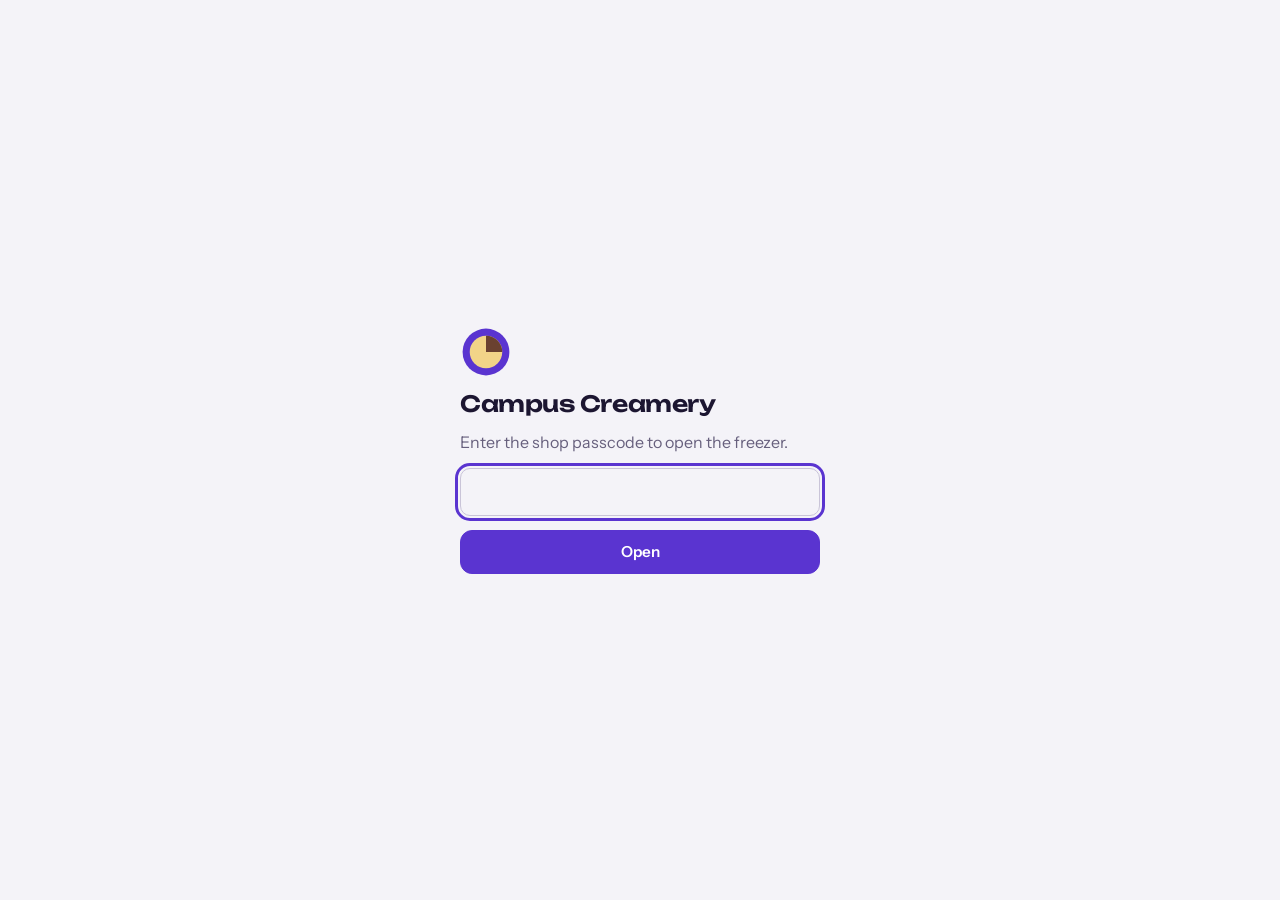
==== index.html @ 0e1e3a30 "Count cereal in regular store boxes; fix arrivals for multi-serving packs - Cereals are counted the " ====
<!doctype html>
<html lang="en">
<head>
<meta charset="utf-8">
<meta name="viewport" content="width=device-width, initial-scale=1, viewport-fit=cover">
<meta name="robots" content="noindex, nofollow">
<meta name="referrer" content="no-referrer">
<meta name="apple-mobile-web-app-capable" content="yes">
<meta name="mobile-web-app-capable" content="yes">
<meta name="apple-mobile-web-app-status-bar-style" content="default">
<meta name="apple-mobile-web-app-title" content="Creamery">
<meta name="theme-color" content="#f4f3f8" media="(prefers-color-scheme: light)">
<meta name="theme-color" content="#110e1d" media="(prefers-color-scheme: dark)">
<link rel="manifest" href="manifest.webmanifest">
<link rel="apple-touch-icon" href="icon-180.png">
<link rel="icon" type="image/png" href="icon-192.png">
<title>Campus Creamery Inventory</title>
<link rel="preconnect" href="https://fonts.googleapis.com"><link rel="preconnect" href="https://fonts.gstatic.com" crossorigin><link rel="stylesheet" href="https://fonts.googleapis.com/css2?family=Instrument+Sans:wght@400;500;600&family=Unbounded:wght@500;600&display=swap">
<style>
/* Layout: phone is one column with a sticky bottom bar; laptop is two columns,
   freezer and week on the left, today's orders and mix-ins on the right.
   The freezer lids are the one bold element; everything else stays quiet. */
:root {
  --ground: #f4f3f8;
  --surface: #ffffff;
  --ink: #1c1631;
  --muted: #67607d;
  --rule: #e2dfea;
  --rule-strong: #c9c4d8;
  --accent: #5a34d0;
  --accent-ink: #ffffff;
  --accent-soft: #eee8fd;
  --well: #dfe9f0;
  --steel: #c3cfd9;
  --tub-empty: #f3f7fa;
  --van: #f2d488; --van-rim: #c7a44a;
  --choc: #6a4130; --choc-rim: #452a1d;
  --mint: #82cbae; --mint-rim: #3f8f6f;
  --now: #bf3328; --now-soft: #fbe6e3;
  --soon: #985b00; --soon-soft: #fbefd9;
  --ok: #2d7a4f; --ok-soft: #e3f2e9;
  --display: "Unbounded", "Avenir Next", "Futura", system-ui, sans-serif;
  --text: "Instrument Sans", "Helvetica Neue", "Segoe UI", system-ui, -apple-system, sans-serif;
}
@media (prefers-color-scheme: dark) { :root:not([data-theme="light"]) {
  --ground: #110e1d; --surface: #1a1629; --ink: #edeaf7; --muted: #a29bbb; --rule: #2c2642; --rule-strong: #453d61;
  --accent: #a88dff; --accent-ink: #160f2e; --accent-soft: #261e47; --well: #172230; --steel: #2b3644; --tub-empty: #0f1720;
  --van: #e8cc7d; --van-rim: #b8963f; --choc: #a4725b; --choc-rim: #d09a80; --mint: #78c9a9; --mint-rim: #a5e2c9;
  --now: #f27d72; --now-soft: #3a1915; --soon: #e5aa4c; --soon-soft: #33260f; --ok: #6fcb96; --ok-soft: #132e1f;
  color-scheme: dark; } }
:root[data-theme="dark"] {
  --ground: #110e1d; --surface: #1a1629; --ink: #edeaf7; --muted: #a29bbb; --rule: #2c2642; --rule-strong: #453d61;
  --accent: #a88dff; --accent-ink: #160f2e; --accent-soft: #261e47; --well: #172230; --steel: #2b3644; --tub-empty: #0f1720;
  --van: #e8cc7d; --van-rim: #b8963f; --choc: #a4725b; --choc-rim: #d09a80; --mint: #78c9a9; --mint-rim: #a5e2c9;
  --now: #f27d72; --now-soft: #3a1915; --soon: #e5aa4c; --soon-soft: #33260f; --ok: #6fcb96; --ok-soft: #132e1f;
  color-scheme: dark; }

* { box-sizing: border-box; }
html { -webkit-text-size-adjust: 100%; }
body { background: var(--ground); color: var(--ink); font-family: var(--text); font-size: 16px; line-height: 1.45; margin: 0; }
button, input, select, textarea { font: inherit; color: inherit; }
h1, h2, h3, p { margin: 0; }
h2 { font-size: 1.06rem; font-weight: 600; letter-spacing: -0.005em; text-wrap: balance; }
h3 { font-size: 0.98rem; font-weight: 600; }
.muted { color: var(--muted); }
.small { font-size: 0.875rem; }
.tnum { font-variant-numeric: tabular-nums; }
.disp { font-family: var(--display); font-weight: 500; letter-spacing: -0.02em; }

.shell { max-width: 1120px; margin: 0 auto; padding-inline: 16px; padding-block: 14px 110px; }
.top { display: flex; align-items: center; justify-content: space-between; gap: 12px; padding-block: 6px 18px; }
.brand { display: flex; align-items: center; gap: 12px; min-width: 0; }
.mark { width: 38px; height: 38px; flex: none; }
.wordmark { font-family: var(--display); font-weight: 600; font-size: 1.08rem; letter-spacing: -0.02em; line-height: 1.1; }
.status { font-size: 0.875rem; color: var(--muted); display: flex; flex-wrap: wrap; gap: 4px 10px; align-items: center; }
.dot { display: inline-block; width: 7px; height: 7px; border-radius: 50%; background: var(--muted); margin-right: 6px; vertical-align: 1px; }
.dot.ok { background: var(--ok); } .dot.bad { background: var(--now); } .dot.wait { background: var(--soon); }
.top-actions { display: none; gap: 8px; }

.btn { cursor: pointer; border: 1px solid var(--rule-strong); background: var(--surface); border-radius: 12px; padding: 10px 16px; min-height: 44px; font-weight: 600; font-size: 0.95rem; }
.btn:hover { border-color: var(--accent); }
.btn.primary { background: var(--accent); border-color: var(--accent); color: var(--accent-ink); }
.btn.quiet { background: transparent; border-color: transparent; color: var(--accent); padding-inline: 6px; min-height: 36px; }
.btn:disabled { opacity: 0.45; cursor: default; }
:focus-visible { outline: 3px solid var(--accent); outline-offset: 2px; border-radius: 6px; }

.grid { display: flex; flex-direction: column; gap: 30px; }
.col { display: contents; }
.section { display: flex; flex-direction: column; gap: 12px; min-width: 0; }
.section-head { display: flex; align-items: baseline; justify-content: space-between; gap: 10px; flex-wrap: wrap; }

/* freezer */
.freezer { background: var(--steel); border-radius: 26px; padding: 10px; }
.freezer-well { background: var(--well); border-radius: 18px; padding: 12px; display: grid; grid-template-columns: repeat(9, minmax(0, 1fr)); gap: 8px; box-shadow: inset 0 2px 0 rgba(0, 0, 0, 0.06); }
.lid { display: block; width: 100%; aspect-ratio: 1; max-width: 100%; }
.readout { display: flex; align-items: flex-end; justify-content: space-between; gap: 14px; flex-wrap: wrap; }
.readout .big { font-family: var(--display); font-size: 2.5rem; font-weight: 500; line-height: 1; letter-spacing: -0.04em; }
.readout .big span { font-family: var(--text); font-size: 1rem; letter-spacing: 0; color: var(--muted); font-weight: 500; margin-left: 6px; }
.meter { display: grid; grid-template-columns: repeat(var(--cap), 1fr); gap: 3px; position: relative; padding-top: 18px; }
.seg { height: 10px; border-radius: 3px; background: var(--rule); overflow: hidden; position: relative; }
.seg i { position: absolute; inset: 0 auto 0 0; background: var(--ink); opacity: 0.82; }
.meter .floormark { position: absolute; top: 0; font-size: 0.75rem; color: var(--accent); white-space: nowrap; transform: translateX(-50%); }
.meter .floormark::after { content: ""; position: absolute; left: 50%; top: 15px; width: 2px; height: 16px; background: var(--accent); }
.tallies { display: grid; grid-template-columns: repeat(auto-fit, minmax(140px, 1fr)); gap: 0; border-top: 1px solid var(--rule); }
.tally { padding: 12px 12px 4px 0; display: flex; flex-direction: column; gap: 2px; min-width: 0; }
.tally .name { display: flex; align-items: center; gap: 8px; font-weight: 600; }
.swatch { width: 12px; height: 12px; border-radius: 50%; flex: none; border: 2px solid; }
.tally .n { font-family: var(--display); font-size: 1.7rem; font-weight: 500; letter-spacing: -0.03em; line-height: 1.15; }
.tally .n small { font-family: var(--text); font-size: 0.9rem; color: var(--muted); letter-spacing: 0; margin-left: 4px; }
.tally .sub { font-size: 0.8rem; color: var(--muted); }

/* order panels */
.panel { border-radius: 18px; padding: 18px; display: flex; flex-direction: column; gap: 14px; background: var(--surface); border: 1px solid var(--rule); }
.panel.act { background: var(--accent-soft); border-color: transparent; }
.panel .lead { font-size: 1.28rem; font-weight: 600; letter-spacing: -0.01em; line-height: 1.25; text-wrap: balance; }
.when-chip { display: inline-flex; align-items: center; gap: 6px; font-size: 0.82rem; font-weight: 600; padding: 4px 10px; border-radius: 999px; background: var(--surface); }
.lines { display: flex; flex-direction: column; }
.line { display: grid; grid-template-columns: 2.6rem minmax(0, 1fr) auto; gap: 12px; align-items: baseline; padding: 10px 0; border-top: 1px solid var(--rule-strong); }
.panel:not(.act) .line { border-top-color: var(--rule); }
.line .q { font-family: var(--display); font-size: 1.45rem; font-weight: 500; letter-spacing: -0.03em; text-align: right; }
.line .what { min-width: 0; }
.line .code { font-size: 0.8rem; color: var(--muted); }
.line .cost { color: var(--muted); font-variant-numeric: tabular-nums; font-size: 0.92rem; }
.sum { display: flex; justify-content: space-between; font-weight: 600; padding-top: 10px; border-top: 1px solid var(--rule-strong); }
.actions { display: flex; flex-wrap: wrap; gap: 8px; }
.note { font-size: 0.875rem; color: var(--muted); }
.flag { border-radius: 12px; padding: 11px 13px; font-size: 0.92rem; display: flex; flex-direction: column; gap: 8px; }
.flag.now { background: var(--now-soft); color: var(--ink); border-left: 0; box-shadow: inset 0 0 0 1px var(--now); }
.flag.soon { background: var(--soon-soft); box-shadow: inset 0 0 0 1px var(--soon); }
.flag.ok { background: var(--ok-soft); box-shadow: inset 0 0 0 1px var(--ok); }

/* week */
.week { display: grid; grid-template-columns: repeat(7, minmax(0, 1fr)); gap: 6px; position: relative; }
.plot { position: relative; height: 150px; margin-top: 18px; grid-column: 1 / -1; display: grid; grid-template-columns: repeat(7, minmax(0, 1fr)); gap: 6px; align-items: end; border-bottom: 1px solid var(--rule-strong); }
.bar { position: relative; display: flex; flex-direction: column-reverse; align-items: stretch; height: 100%; justify-content: flex-start; }
.bar .stack { display: flex; flex-direction: column-reverse; width: 62%; margin: 0 auto; border-radius: 6px 6px 0 0; overflow: hidden; }
.bar .stack b { display: block; }
.bar .lbl { position: absolute; left: 0; right: 0; text-align: center; font-size: 0.78rem; font-weight: 600; font-variant-numeric: tabular-nums; }
.bar .fl { position: absolute; left: 6%; right: 6%; height: 0; border-top: 2px dotted var(--accent); }
.bar .after { position: absolute; left: 12%; right: 12%; height: 2px; background: var(--ink); }
.hline { position: absolute; left: 0; right: 0; height: 0; border-top: 1.5px dashed; pointer-events: none; }
.hline span { position: absolute; left: 0; top: -1.3em; font-size: 0.72rem; background: var(--ground); padding-right: 4px; }
.hline.cap { border-color: var(--now); } .hline.cap span { color: var(--now); }
.hline.floor { border-color: var(--accent); } .hline.floor span { color: var(--accent); }
.days { grid-column: 1 / -1; display: grid; grid-template-columns: repeat(7, minmax(0, 1fr)); gap: 6px; text-align: center; font-size: 0.8rem; }
.days div { display: flex; flex-direction: column; gap: 1px; }
.days strong { font-weight: 600; }
.days .arr { color: var(--ok); font-weight: 600; }

/* pantry */
.shelf { display: flex; flex-direction: column; gap: 4px; }
.shelf-name { font-size: 0.82rem; font-weight: 600; color: var(--muted); margin-top: 10px; }
.goods { display: grid; grid-template-columns: minmax(0, 1fr); gap: 0; }
.good { display: grid; grid-template-columns: minmax(4.5rem, auto) minmax(0, 1fr) auto; gap: 12px; align-items: center; padding: 10px 0; border-top: 1px solid var(--rule); }
.pkgs { display: flex; align-items: flex-end; gap: 3px; min-height: 30px; }
.pkg { width: 16px; height: 24px; flex: none; }
.pkgs .more { font-size: 0.75rem; color: var(--muted); margin-left: 2px; }
.good .nm { font-weight: 600; line-height: 1.2; }
.good .meta { font-size: 0.82rem; color: var(--muted); }
.good .right { display: flex; flex-direction: column; align-items: flex-end; gap: 4px; text-align: right; }
.good .amt { font-variant-numeric: tabular-nums; font-size: 0.92rem; }
@media (min-width: 640px) and (max-width: 959px) { .goods { grid-template-columns: repeat(2, minmax(0, 1fr)); column-gap: 28px; } }
/* mix-ins */
.items { display: flex; flex-direction: column; }
.item { display: grid; grid-template-columns: minmax(0, 1fr) auto; gap: 4px 12px; padding: 11px 0; border-top: 1px solid var(--rule); align-items: center; }
.item .nm { font-weight: 600; min-width: 0; }
.item .meta { font-size: 0.82rem; color: var(--muted); grid-column: 1; }
.item .qty { text-align: right; font-variant-numeric: tabular-nums; grid-row: 1; grid-column: 2; }
.item .st { grid-column: 2; justify-self: end; }
.pill { display: inline-flex; align-items: center; font-size: 0.78rem; font-weight: 600; padding: 3px 9px; border-radius: 999px; white-space: nowrap; }
.pill.now { background: var(--now-soft); color: var(--now); }
.pill.soon { background: var(--soon-soft); color: var(--soon); }
.pill.ok { background: var(--ok-soft); color: var(--ok); }
details.more { border-top: 1px solid var(--rule); padding-top: 10px; }
details.more summary { cursor: pointer; font-weight: 600; color: var(--accent); list-style: none; min-height: 32px; display: flex; align-items: center; }
details.more summary::-webkit-details-marker { display: none; }
details.more p { margin-top: 6px; font-size: 0.9rem; color: var(--muted); }

.log { display: flex; flex-direction: column; }
.log div { padding: 8px 0; border-top: 1px solid var(--rule); font-size: 0.9rem; display: grid; grid-template-columns: 6.6rem minmax(0, 1fr); gap: 10px; }
.log time { color: var(--muted); font-variant-numeric: tabular-nums; }
.empty { border: 1.5px dashed var(--rule-strong); border-radius: 14px; padding: 16px; color: var(--muted); }
.foot { margin-top: 36px; font-size: 0.82rem; color: var(--muted); max-width: 70ch; }
.alerts { display: flex; flex-direction: column; gap: 10px; margin-bottom: 18px; }
.alerts:empty { display: none; }

/* bottom bar (phone) */
.bar-bottom { position: fixed; left: 0; right: 0; bottom: 0; z-index: 5; background: var(--surface); border-top: 1px solid var(--rule); padding: 10px 16px calc(10px + env(safe-area-inset-bottom, 0px)); display: grid; grid-template-columns: 1.4fr 1fr 1fr; gap: 8px; }
.bar-bottom .btn { width: 100%; padding-inline: 8px; }

/* sheets */
.scrim { position: fixed; inset: 0; background: rgba(12, 8, 26, 0.5); z-index: 10; display: flex; align-items: flex-end; justify-content: center; }
.sheet { background: var(--surface); width: 100%; max-width: 560px; max-height: 92vh; max-height: 92dvh; border-radius: 22px 22px 0 0; display: flex; flex-direction: column; }
.sheet header { display: flex; align-items: center; justify-content: space-between; gap: 10px; padding: 16px 18px 12px; border-bottom: 1px solid var(--rule); }
.sheet header h2 { font-size: 1.15rem; }
.sheet .body { overflow-y: auto; padding: 6px 18px 18px; -webkit-overflow-scrolling: touch; }
.sheet footer { padding: 12px 18px calc(12px + env(safe-area-inset-bottom, 0px)); border-top: 1px solid var(--rule); display: flex; gap: 8px; justify-content: flex-end; flex-wrap: wrap; }
.grp { margin-top: 16px; font-size: 0.82rem; font-weight: 600; color: var(--muted); }
.crow { display: grid; grid-template-columns: minmax(0, 1fr) auto; gap: 10px; align-items: center; padding: 9px 0; border-top: 1px solid var(--rule); }
.crow.touched .cname::before { content: ""; display: inline-block; width: 8px; height: 8px; border-radius: 50%; background: var(--ok); margin-right: 8px; vertical-align: 1px; }
.cname { font-weight: 600; }
.csub { font-size: 0.8rem; color: var(--muted); }
.stepper { display: flex; align-items: center; gap: 6px; }
.stepper button { width: 44px; height: 44px; border-radius: 12px; border: 1px solid var(--rule-strong); background: var(--ground); cursor: pointer; font-size: 1.3rem; line-height: 1; }
.stepper .v { min-width: 3.4ch; text-align: center; font-family: var(--display); font-size: 1.2rem; font-weight: 500; }
.field { display: grid; grid-template-columns: minmax(0, 1fr) auto; gap: 10px; align-items: center; padding: 9px 0; border-top: 1px solid var(--rule); }
input[type="number"], input[type="date"], input[type="password"], input[type="text"], select { padding: 9px 11px; border-radius: 10px; border: 1px solid var(--rule-strong); background: var(--ground); min-height: 44px; font-size: 1rem; }
input[type="number"] { width: 6.5em; font-variant-numeric: tabular-nums; }
.toggle { display: inline-flex; align-items: center; gap: 10px; font-weight: 600; }
.toggle input { width: 22px; height: 22px; accent-color: var(--accent); }
.toast { position: fixed; left: 50%; transform: translateX(-50%); bottom: calc(86px + env(safe-area-inset-bottom, 0px)); background: var(--ink); color: var(--ground); padding: 11px 16px; border-radius: 12px; font-weight: 600; z-index: 20; max-width: calc(100% - 32px); }

/* passcode */
.gate { min-height: 100vh; min-height: 100dvh; display: flex; align-items: center; justify-content: center; padding: 24px 16px; }
.gate form, .gate .gate-box { width: 100%; max-width: 360px; display: flex; flex-direction: column; gap: 14px; }
.gate input { width: 100%; font-size: 1.2rem; letter-spacing: 0.08em; }

@media (min-width: 720px) {
  .scrim { align-items: center; }
  .sheet { border-radius: 22px; max-height: 86vh; }
  .toast { bottom: 24px; }
}
@media (min-width: 960px) {
  .shell { padding-block: 24px 48px; }
  .top-actions { display: flex; }
  .bar-bottom { display: none; }
  .grid { display: grid; grid-template-columns: minmax(0, 7fr) minmax(0, 5fr); gap: 36px 44px; align-items: start; }
  .col { display: flex; flex-direction: column; gap: 32px; min-width: 0; }
  #activity { grid-column: 1 / -1; }
  .freezer-well { gap: 12px; padding: 18px; }
  .readout .big { font-size: 3rem; }
}
@media (max-width: 380px) { .freezer-well { gap: 5px; padding: 9px; } .freezer { padding: 7px; } }
@media (prefers-reduced-motion: no-preference) { .lid .wedge { transition: d 0.4s ease; } .seg i { transition: width 0.4s ease; } }

body { padding-top: env(safe-area-inset-top, 0px); }
</style>
</head>
<body>
<template id="shellTpl">
  <div class="shell" id="shell">
    <header class="top">
      <div class="brand">
        <svg class="mark" viewBox="0 0 40 40" aria-hidden="true"><circle cx="20" cy="20" r="18" fill="var(--accent)"/><circle cx="20" cy="20" r="12.5" fill="var(--van)"/><path d="M20 20 L20 7.5 A12.5 12.5 0 0 1 32.5 20 Z" fill="var(--choc)"/></svg>
        <div>
          <div class="wordmark">Campus Creamery</div>
          <div class="status" id="status">Loading…</div>
        </div>
      </div>
      <div class="top-actions">
        <button class="btn primary" data-act="open-count">Count</button>
        <button class="btn" data-act="open-delivery">Add delivery</button>
        <button class="btn" data-act="open-settings">Settings</button>
      </div>
    </header>
    <div class="alerts" id="alerts"></div>
    <div class="grid">
      <div class="col">
        <section class="section" id="freezer" style="order:1"><div class="empty">Loading your counts…</div></section>
        <section class="section" id="pantry" style="order:4"></section>
        <section class="section" id="week" style="order:5"></section>
      </div>
      <div class="col">
        <section class="section" id="gordon" style="order:2"></section>
        <section class="section" id="sams" style="order:3"></section>
      </div>
      <section class="section" id="activity" style="order:7"></section>
    </div>
    <p class="foot">Not tracked here: Cookie Crisp, Biscoff, Nutella, cups and Dairy Free. Square sales arrive about every 15 minutes. Servings per tub and mix-in amounts adjust a little with every count.</p>
  </div>
  <nav class="bar-bottom" aria-label="Actions">
    <button class="btn primary" data-act="open-count">Count</button>
    <button class="btn" data-act="open-delivery">Delivery</button>
    <button class="btn" data-act="open-settings">Settings</button>
  </nav>
</template>
<div id="root"></div>
<div id="sheetRoot"></div>
<div id="toastRoot"></div>

<script>
/* Campus Creamery inventory engine: pure functions, no I/O.
   Used inline by the app page and tested in node. */
const Engine = (() => {
  const TZ = "America/Chicago";
  const DAY_START_HOUR = 4; // Square reporting day starts at 4 AM

  // ---------- catalog ----------
  // perUnit: usage units in one counted unit. Usage units are servings,
  // except Oreos (cookies) and cans. pack: counted units per thing you buy.
  const CATALOG = [
    { key: "vanilla", name: "Vanilla", group: "ice", unit: "tub", supplier: "gordon", code: "788805", pack: 1, price: 31.79, step: 0.25 },
    { key: "chocolate", name: "Chocolate", group: "ice", unit: "tub", supplier: "gordon", code: "442683", pack: 1, price: 31.79, step: 0.25 },
    { key: "exclusive", name: "Exclusive", group: "ice", unit: "tub", supplier: "gordon", code: "", pack: 1, price: 0, step: 0.25 },
    { key: "oreos", name: "Oreos", group: "mix", shelf: "cookies", color: "#2f2a3a", unit: "box", unitNote: "156 cookies", perUnit: 156, supplier: "sams", buy: "OREO 12-pack, 156 cookies", pack: 1, price: 10.98, step: 0.25 },
    { key: "brownies", name: "Brownies", group: "mix", shelf: "cookies", color: "#5b3a2a", unit: "serving", perUnit: 1, supplier: "sams", buy: "Little Debbie Cosmic Brownies, 24 ct (48 servings)", pack: 48, price: 10.48, step: 1 },
    { key: "strawberries", name: "Strawberries", group: "mix", shelf: "fruit", color: "#d2475a", unit: "bag", unitNote: "4 lb", perUnit: 51, supplier: "sams", buy: "Member's Mark Sliced Strawberries, 4 lb", pack: 1, price: 7.98, step: 0.25 },
    { key: "blueberries", name: "Blueberries", group: "mix", shelf: "fruit", color: "#4a5fb8", unit: "bag", unitNote: "4 lb", perUnit: 71, supplier: "sams", buy: "Member's Mark Blueberries, 64 oz", pack: 1, price: 9.17, step: 0.25 },
    { key: "bananas", name: "Bananas", group: "mix", shelf: "fruit", color: "#e2c14a", unit: "bag", unitNote: "5 lb", perUnit: 64, supplier: "gordon", code: "600645", buy: "Sliced frozen bananas, 5 lb", pack: 1, price: 13.56, step: 0.25 },
    { key: "ctc", name: "Cinnamon Toast Crunch", group: "mix", shelf: "cereal", color: "#c98a3e", unit: "box", unitNote: "about 19 oz, a 49.5 oz Sam's box counts as 2½", perUnit: 42, supplier: "sams", buy: "Cinnamon Toast Crunch, 49.5 oz", pack: 2.6, price: 7.98, step: 0.25 },
    { key: "fruitypebbles", name: "Fruity Pebbles", group: "mix", shelf: "cereal", color: "#d9608f", unit: "box", unitNote: "about 19 oz, a 38 oz Sam's box counts as 2", perUnit: 42, supplier: "sams", buy: "Fruity Pebbles, 38 oz", pack: 2.0, price: 6.48, step: 0.25 },
    { key: "capncrunch", name: "Cap'n Crunch", group: "mix", shelf: "cereal", color: "#3d6fd1", unit: "box", unitNote: "about 19 oz, a 40 oz Sam's box counts as 2", perUnit: 45, supplier: "sams", buy: "Cap'n Crunch's Crunch Berries, 40 oz", pack: 2.1, price: 5.98, step: 0.25 },
    { key: "reesespuffs", name: "Reese's Puffs", group: "mix", shelf: "cereal", color: "#e07a2c", unit: "box", unitNote: "about 19 oz, a 51.4 oz Sam's box counts as 2¾", perUnit: 42, supplier: "sams", buy: "Reese's Puffs, 51.4 oz", pack: 2.7, price: 7.98, step: 0.25 },
    { key: "cocoapuffs", name: "Cocoa Puffs", group: "mix", shelf: "cereal", color: "#7a4a33", unit: "box", unitNote: "about 19 oz, a 39.25 oz Sam's box counts as 2", perUnit: 42, supplier: "sams", buy: "Cocoa Puffs, 39.25 oz", pack: 2.07, price: 6.48, step: 0.25 },
    { key: "frootloops", name: "Froot Loops", group: "mix", shelf: "cereal", color: "#c94f9d", unit: "box", unitNote: "about 19 oz, a 43.6 oz Sam's box counts as 2¼", perUnit: 42, supplier: "sams", buy: "Froot Loops, 43.6 oz", pack: 2.29, price: 8.58, step: 0.25 },
    { key: "frostedflakes", name: "Frosted Flakes", group: "mix", shelf: "cereal", color: "#2f8fd0", unit: "box", unitNote: "about 19 oz, a 55 oz Sam's box counts as 3", perUnit: 42, supplier: "sams", buy: "Frosted Flakes, 55 oz", pack: 2.89, price: 7.88, step: 0.25 },
    { key: "honeynut", name: "Honey Nut Cheerios", group: "mix", shelf: "cereal", color: "#e3b23c", unit: "box", unitNote: "about 19 oz, a 48 oz Sam's box counts as 2½", perUnit: 42, supplier: "sams", buy: "Honey Nut Cheerios, 48 oz", pack: 2.53, price: 7.64, step: 0.25 },
    { key: "graham", name: "Graham crackers", group: "mix", shelf: "cookies", color: "#b9874f", unit: "pack", unitNote: "4 boxes, about 208 half crackers", perUnit: 208, supplier: "sams", buy: "Honey Maid Graham Crackers, 4-pack", pack: 1, price: 8.98, step: 0.25 },
    { key: "matcha", name: "Matcha", group: "mix", shelf: "other", color: "#6f9a4a", unit: "bag", unitNote: "14.1 oz", perUnit: 110, supplier: "sams", buy: "Jade Leaf Matcha Latte Mix, 14.1 oz", pack: 1, price: 19.48, step: 0.25 },
    { key: "granola", name: "Granola", group: "mix", shelf: "other", color: "#b08a52", unit: "bag", unitNote: "32 oz", perUnit: 50, supplier: "sams", buy: "Member's Mark Honey Almond Granola, 32 oz", pack: 1, price: 6.56, step: 0.25 },
    { key: "spoons", name: "Spoons", group: "supply", shelf: "supply", color: "#9aa3ad", unit: "box", unitNote: "600", perUnit: 600, supplier: "sams", buy: "Member's Mark Heavyweight Spoons, 600 ct", pack: 1, price: 16.82, step: 0.25 },
    { key: "coke", name: "Coke for floats", group: "supply", shelf: "supply", color: "#c4302b", unit: "can", perUnit: 1, supplier: "sams", buy: "Coca-Cola 12 oz cans, 35 pack", pack: 35, price: 20.38, step: 1 },
    { key: "rootbeer", name: "Root beer for floats", group: "supply", shelf: "supply", color: "#7b4b2a", unit: "can", perUnit: 1, supplier: "sams", buy: "Mug Root Beer mini cans, 30 pack", pack: 30, price: 15.48, step: 1 },
  ];
  const BY_KEY = Object.fromEntries(CATALOG.map(c => [c.key, c]));
  const ICE = ["vanilla", "chocolate", "exclusive"];
  const SUPPLIER = { gordon: "Gordon's", sams: "Sam's Club" };
  const EXCLUSIVE_OPTIONS = [
    { name: "Mint Chocolate Chip", code: "442845", price: 42.28 },
    { name: "Moose Tracks", code: "724173", price: 40.79 },
  ];

  const MIX_MAP = {
    "Oreo's": "oreos", "Brownie Bites": "brownies", "Frozen Strawberries": "strawberries",
    "Frozen Blueberries": "blueberries", "Frozen Bananas": "bananas", "Cinnamon Toast Crunch": "ctc",
    "Fruity Pebbles": "fruitypebbles", "Cap'n Crunch": "capncrunch", "Reece's Puffs": "reesespuffs",
    "Reese's Puffs": "reesespuffs", "Cocoa Puffs": "cocoapuffs", "Froot Loops": "frootloops",
    "Frosted Flakes": "frostedflakes", "Honey Nut Cheerios": "honeynut", "Graham Crackers": "graham",
    "Matcha": "matcha", "Granola": "granola",
  };
  const MANUAL = new Set(["Cookie Crisp", "Biscoff", "Nutella", "Dairy Free Vanilla", "Cone"]);
  const BASE_MAP = { "Vanilla": "vanilla", "Chocolate": "chocolate", "Exclusive": "exclusive" };

  function usageOfRow(list, mod, item, qty) {
    const out = {};
    if (list === "Ice Cream Base") {
      out.spoons = qty;
      if (BASE_MAP[mod]) out[BASE_MAP[mod]] = qty;
      else if (!MANUAL.has(mod)) return { items: out, unmapped: mod };
      return { items: out, unmapped: null };
    }
    if (list === "Mix-In's") {
      if (mod === "Oreo's") { out.oreos = qty * (/mini/i.test(item || "") ? 2 : 3); return { items: out, unmapped: null }; }
      if (MIX_MAP[mod]) { out[MIX_MAP[mod]] = qty; return { items: out, unmapped: null }; }
      return { items: out, unmapped: MANUAL.has(mod) ? null : mod };
    }
    if (list === "Drink") {
      if (mod === "Coke") out.coke = qty; else if (mod === "Root Beer") out.rootbeer = qty;
    }
    return { items: out, unmapped: null };
  }

  // ---------- time ----------
  const fmtParts = new Intl.DateTimeFormat("en-US", { timeZone: TZ, year: "numeric", month: "2-digit", day: "2-digit", hour: "2-digit", minute: "2-digit", second: "2-digit", hourCycle: "h23" });
  function parts(date) { return Object.fromEntries(fmtParts.formatToParts(date).map(p => [p.type, p.value])); }
  function localStamp(date) { const p = parts(date); return `${p.year}-${p.month}-${p.day}T${p.hour}:${p.minute}:${p.second}`; }
  function businessDate(date) { const p = parts(new Date(date.getTime() - DAY_START_HOUR * 3600e3)); return `${p.year}-${p.month}-${p.day}`; }
  function addDays(ds, n) { const d = new Date(ds + "T12:00:00Z"); d.setUTCDate(d.getUTCDate() + n); return d.toISOString().slice(0, 10); }
  function weekday(ds) { return new Date(ds + "T12:00:00Z").getUTCDay(); }
  const DOW = ["Sun", "Mon", "Tue", "Wed", "Thu", "Fri", "Sat"];
  const DOW_LONG = ["Sunday", "Monday", "Tuesday", "Wednesday", "Thursday", "Friday", "Saturday"];
  function stampBusinessDate(stamp) { const d = stamp.slice(0, 10), h = +stamp.slice(11, 13); return h < DAY_START_HOUR ? addDays(d, -1) : d; }

  // ---------- formatting ----------
  const FRAC = { 0: "", 1: "¼", 2: "½", 3: "¾" };
  function quarter(x) { return Math.round(x * 4) / 4; }
  function fmtQ(x) {
    if (x == null || isNaN(x)) return "–";
    const q = quarter(x), neg = q < 0, a = Math.abs(q), whole = Math.floor(a), f = Math.round((a - whole) * 4);
    const s = (whole === 0 && f ? "" : String(whole)) + FRAC[f];
    return (neg ? "−" : "") + (s || "0");
  }
  function fmtUnits(key, x) {
    const c = BY_KEY[key];
    if (x == null) return "Not counted";
    if (c.unit === "serving") return `${Math.max(0, Math.round(x))} servings`;
    if (c.unit === "can") return `${Math.max(0, Math.round(x))} cans`;
    const q = quarter(Math.max(0, x));
    return `${fmtQ(q)} ${c.unit}${q === 1 ? "" : (c.unit === "box" ? "es" : "s")}`;
  }

  // ---------- Square rows -> tables ----------
  function dailyTables(rows) {
    const base = {}, usage = {};
    for (const r of rows) {
      const b = (base[r.day] ||= { vanilla: 0, chocolate: 0, exclusive: 0, any: 0 });
      if (r.list === "Ice Cream Base") { b.any += r.qty; if (BASE_MAP[r.mod]) b[BASE_MAP[r.mod]] += r.qty; }
      const u = usageOfRow(r.list, r.mod, r.item, r.qty).items, d = (usage[r.day] ||= {});
      for (const k in u) d[k] = (d[k] || 0) + u[k];
    }
    return { base, usage };
  }
  function usageSince(hourlyRows, sinceStamp) {
    const sinceHour = sinceStamp.slice(0, 13) + ":00:00", min = +sinceStamp.slice(14, 16);
    const out = {}, unmapped = new Set();
    for (const r of hourlyRows) {
      if (r.hour < sinceHour || (r.hour === sinceHour && min >= 30)) continue;
      const { items, unmapped: u } = usageOfRow(r.list, r.mod, r.item, r.qty);
      if (u) unmapped.add(u);
      for (const k in items) out[k] = (out[k] || 0) + items[k];
    }
    return { usage: out, unmapped: [...unmapped] };
  }
  const perUnit = (key, st) => ICE.includes(key) ? st.yields[key] : BY_KEY[key].perUnit;
  const adjust = (key, st) => (st.adjust && st.adjust[key]) || 1;

  function estimates(counts, deliveries, hourlyRows, st) {
    const latest = {};
    for (const c of counts) if (!latest[c.item] || c.at > latest[c.item].at) latest[c.item] = c;
    const out = {}, unmapped = new Set();
    for (const cat of CATALOG) {
      const c = latest[cat.key];
      if (!c) { out[cat.key] = null; continue; }
      const { usage, unmapped: um } = usageSince(hourlyRows, localStamp(new Date(c.at)));
      um.forEach(u => unmapped.add(u));
      const delivered = deliveries.filter(d => d.item === cat.key && d.at > c.at).reduce((s, d) => s + d.qty, 0);
      const used = (usage[cat.key] || 0) * adjust(cat.key, st) / perUnit(cat.key, st);
      out[cat.key] = { value: c.value + delivered - used, counted: c.value, countedAt: c.at, delivered, used, usedRaw: usage[cat.key] || 0 };
    }
    return { stock: out, unmapped: [...unmapped] };
  }

  // ---------- forecasting ----------
  function isClosed(ds, base, st, today) {
    if ((st.closedDates || []).includes(ds)) return true;
    if (ds < today) return !(base[ds] && base[ds].any > 0);
    return false;
  }
  function openDays(base, today, n) { return Object.keys(base).filter(d => d < today && base[d].any > 0).sort().slice(-n); }
  // Ice cream tubs for one night: hi = busiest of the last 3 same weekdays, lo = 80% of the slowest
  function forecastNight(ds, base, st, today) {
    const zero = { vanilla: 0, chocolate: 0, exclusive: 0 };
    if (isClosed(ds, base, st, today)) return { hi: zero, lo: zero, mean: zero, closed: true };
    const past = Object.keys(base).filter(d => d < today && weekday(d) === weekday(ds) && base[d].any > 0).sort().slice(-3);
    const hi = {}, lo = {}, mean = {};
    for (const f of ICE) {
      const y = st.yields[f];
      if (past.length) { const t = past.map(d => base[d][f] / y); hi[f] = Math.max(...t); lo[f] = 0.8 * Math.min(...t); mean[f] = t.reduce((a, b) => a + b, 0) / t.length; }
      else { const r = openDays(base, today, 7); const m = r.length ? r.reduce((s, d) => s + base[d][f], 0) / r.length / y : 0; hi[f] = 1.5 * m; lo[f] = 0.5 * m; mean[f] = m; }
    }
    return { hi, lo, mean, closed: false };
  }
  // Mix-in counted units for one night, by weekday
  function mixNight(key, ds, base, usage, st, today) {
    if (isClosed(ds, base, st, today)) return { hi: 0, mean: 0 };
    const k = adjust(key, st) / perUnit(key, st);
    const past = Object.keys(base).filter(d => d < today && weekday(d) === weekday(ds) && base[d].any > 0).sort().slice(-3);
    if (past.length) { const t = past.map(d => ((usage[d] || {})[key] || 0) * k); return { hi: Math.max(...t), mean: t.reduce((a, b) => a + b, 0) / t.length }; }
    const r = openDays(base, today, 14); const m = r.length ? r.reduce((s, d) => s + ((usage[d] || {})[key] || 0), 0) / r.length * k : 0;
    return { hi: 1.5 * m, mean: m };
  }

  // ---------- floors ----------
  const THU_SAT = new Set([4, 5, 6]);
  function nightFloor(ds, st) { return THU_SAT.has(weekday(ds)) ? st.floors.thuSat : st.floors.sunWed; }
  function shares(base, st, today) {
    let v = 0, c = 0;
    for (const d of openDays(base, today, 14)) { v += base[d].vanilla / st.yields.vanilla; c += base[d].chocolate / st.yields.chocolate; }
    const t = v + c; return t ? { vanilla: v / t, chocolate: c / t } : { vanilla: 0.7, chocolate: 0.3 };
  }
  function flavorFloors(total, sh) { const c = Math.max(1, quarter(total * sh.chocolate)); return { vanilla: Math.max(1, total - c), chocolate: c }; }

  // ---------- Gordon's (ice cream), same-day delivery ----------
  // nowStamp: local "YYYY-MM-DDTHH:mm:ss". pending: [{arrivesOn, lines}] placed, not yet arrived.
  function planGordon({ stock, soldTonight, pending, base, settings: st, nowStamp }) {
    const cal = nowStamp.slice(0, 10), hm = nowStamp.slice(11, 16), biz = stampBusinessDate(nowStamp);
    const late = st.gordon.windows[st.gordon.windows.length - 1];
    const A0 = hm < late.cutoff ? cal : addDays(cal, 1);
    const exOn = !!(st.exclusive && st.exclusive.active), exT = exOn ? (st.exclusive.target || 2) : 0;
    const core = ["vanilla", "chocolate"], sh = shares(base, st, biz);
    const fc = d => forecastNight(d, base, st, biz);
    const sold = soldTonight || {};
    const rem = (d, which, f) => d === biz ? Math.max(0, fc(d)[which][f] - (sold[f] || 0) / st.yields[f]) : fc(d)[which][f];
    const sumLines = list => { const t = {}; for (const o of list) for (const k in (o.lines || {})) t[k] = (t[k] || 0) + (+o.lines[k] || 0); return t; };
    const before = sumLines((pending || []).filter(o => o.arrivesOn < A0));
    const atA0 = sumLines((pending || []).filter(o => o.arrivesOn === A0));
    const nightsBefore = []; for (let d = biz; d < A0; d = addDays(d, 1)) nightsBefore.push(d);
    const S = {}; for (const f of ICE) S[f] = (stock[f] || 0) + (before[f] || 0);
    const res = { arriveOn: A0, sameDay: A0 === cal, windows: st.gordon.windows.filter(w => A0 !== cal || hm < w.cutoff), urgent: [], reasons: [] };

    // Nights before the earliest possible delivery: can only warn
    let run = { ...S };
    for (const d of nightsBefore) {
      for (const f of ICE) run[f] -= rem(d, "hi", f);
      const fl = flavorFloors(nightFloor(d, st), sh);
      core.forEach(f => { if (run[f] < fl[f] && !res.urgent.includes(f)) res.urgent.push(f); });
    }
    const arrive = {}; for (const f of ICE) arrive[f] = Math.max(0, S[f] - nightsBefore.reduce((s, d) => s + rem(d, "lo", f), 0));

    if (ICE.some(f => (atA0[f] || 0) > 0)) {
      res.mode = "ordered"; res.atArrival = ICE.reduce((s, f) => s + arrive[f] + (atA0[f] || 0), 0);
      if (res.atArrival > st.cap + 0.01) {
        const over = Math.ceil(res.atArrival - st.cap - 1e-9);
        res.trim = { over, flavor: ICE.filter(f => atA0[f] > 0).sort((a, b) => atA0[b] - atA0[a])[0] };
      }
      return res;
    }
    // Skip A0 and the next truck comes A0+1: stock must get through night A0 above its floor
    const endA0 = {}; for (const f of ICE) endA0[f] = run[f] + (nightsBefore.length ? 0 : 0) - fc(A0).hi[f];
    const flA0 = flavorFloors(nightFloor(A0, st), sh);
    const short = core.filter(f => endA0[f] < flA0[f]);
    const exShort = exOn && endA0.exclusive < 0.5;
    res.endA0 = endA0; res.floorA0 = flA0;
    if (!short.length && !exShort) { res.mode = "none"; return res; }
    const dname = DOW_LONG[weekday(A0)];
    short.forEach(f => res.reasons.push(`${BY_KEY[f].name} would end ${dname} night under ${fmtQ(flA0[f])} tubs`));
    if (exShort) res.reasons.push(`The Exclusive would run out ${dname} night`);

    // Size: fill toward the cap so both flavors reach their floors together
    const horizon = [0, 1, 2, 3].map(k => addDays(A0, k));
    const flMax = { vanilla: 0, chocolate: 0 };
    for (const d of horizon) { const fl = flavorFloors(nightFloor(d, st), sh); core.forEach(f => { flMax[f] = Math.max(flMax[f], fl[f]); }); }
    const rate = {}; core.forEach(f => { rate[f] = horizon.reduce((s, d) => s + fc(d).hi[f], 0) / horizon.length; });
    const room = Math.floor(st.cap - ICE.reduce((s, f) => s + arrive[f], 0) + 1e-9);
    const usable = Math.max(0, st.cap - exT - flMax.vanilla - flMax.chocolate);
    const cover = usable / ((rate.vanilla + rate.chocolate) || 1);
    const target = { vanilla: flMax.vanilla + rate.vanilla * cover, chocolate: flMax.chocolate + rate.chocolate * cover, exclusive: exT };
    const want = {}; for (const f of ICE) want[f] = Math.max(0, target[f] - arrive[f]);
    const order = {}; for (const f of ICE) order[f] = exOn || f !== "exclusive" ? Math.floor(want[f] + 0.5) : 0;
    const sum = () => ICE.reduce((s, f) => s + order[f], 0);
    while (sum() > Math.max(0, room)) { const f = ICE.filter(k => order[k] > 0).sort((a, b) => (order[b] - want[b]) - (order[a] - want[a]))[0]; order[f]--; }
    while (sum() < room) {
      const g = ICE.filter(f => exOn || f !== "exclusive").map(f => [f, want[f] - order[f]]).sort((a, b) => b[1] - a[1]);
      if (!g.length || g[0][1] <= 0.25) break;
      order[g[0][0]]++;
    }
    if (sum() === 0) { res.mode = "full"; return res; }
    // Small orders cost a delivery fee and a trip. Top up to the minimum if the
    // freezer has room; otherwise skip it when stock still clears 85% of the
    // floor on a busy night and the full floor on a normal one.
    const value = () => ICE.reduce((s, f) => s + order[f] * (f === "exclusive" ? (+st.exclusive.price || 0) : BY_KEY[f].price), 0);
    while (value() < st.gordon.minimum && sum() < room) {
      const g = core.map(f => [f, want[f] - order[f]]).sort((a, b) => b[1] - a[1]); order[g[0][0]]++;
    }
    if (value() < st.gordon.minimum) {
      const okBusy = core.every(f => endA0[f] >= 0.85 * flA0[f]);
      const okNormal = core.every(f => run[f] - fc(A0).mean[f] >= flA0[f]);
      if (okBusy && okNormal) { res.mode = "none"; res.smallSkipped = true; return res; }
      res.fee = true;
    }
    res.mode = "order"; res.order = order; res.room = room;
    res.atArrival = ICE.reduce((s, f) => s + arrive[f] + order[f], 0);
    return res;
  }

  // 7-night outlook: each morning runs the same policy with expected sales
  function simulateWeek({ stock, soldTonight, pending, todayPlan, base, settings: st, nowStamp }) {
    const biz = stampBusinessDate(nowStamp);
    const S = {}; for (const f of ICE) S[f] = stock[f] || 0;
    const incoming = {}; // date -> lines
    for (const o of pending || []) { const t = (incoming[o.arrivesOn] ||= {}); for (const k in o.lines) t[k] = (t[k] || 0) + o.lines[k]; }
    if (todayPlan && todayPlan.mode === "order") { const t = (incoming[todayPlan.arriveOn] ||= {}); for (const f of ICE) t[f] = (t[f] || 0) + todayPlan.order[f]; }
    const nights = [];
    for (let k = 0; k < 7; k++) {
      const ds = addDays(biz, k);
      let ordered = null;
      if (k > 0) {
        const pend = Object.entries(incoming).filter(([d]) => d >= ds).map(([d, lines]) => ({ arrivesOn: d, lines }));
        const p = planGordon({ stock: S, soldTonight: {}, pending: pend, base, settings: st, nowStamp: ds + "T08:00:00" });
        if (p.mode === "order") { ordered = p.order; const t = (incoming[p.arriveOn] ||= {}); for (const f of ICE) t[f] = (t[f] || 0) + p.order[f]; }
      } else if (todayPlan && todayPlan.mode === "order") ordered = todayPlan.order;
      let arrived = null;
      if (incoming[ds]) { arrived = incoming[ds]; for (const f of ICE) S[f] += arrived[f] || 0; delete incoming[ds]; }
      const fc = forecastNight(ds, base, st, biz), pre = { ...S };
      for (const f of ICE) S[f] = Math.max(0, S[f] - (k === 0 ? Math.max(0, fc.mean[f] - ((soldTonight || {})[f] || 0) / st.yields[f]) : fc.mean[f]));
      nights.push({ ds, pre, post: { ...S }, arrived, ordered, closed: fc.closed, floor: nightFloor(ds, st) });
    }
    return nights;
  }

  // ---------- Sam's Club (batched) ----------
  // An order goes in only when something can't safely wait another day. Then
  // everything running low rides along, topped up to about two weeks, and the
  // basket is filled to the free-delivery minimum with the next items due.
  function planSupplies({ stock, base, usage, settings: st, nowStamp }) {
    const biz = stampBusinessDate(nowStamp);
    const items = CATALOG.filter(c => c.group !== "ice");
    const rows = [];
    for (const c of items) {
      const nightsFc = []; for (let k = 0; k < 28; k++) nightsFc.push(mixNight(c.key, addDays(biz, k), base, usage, st, biz));
      const avg = nightsFc.slice(0, 14).reduce((s, n) => s + n.mean, 0) / 14;
      const s = stock[c.key];
      if (!s) { rows.push({ key: c.key, status: "uncounted", avg }); continue; }
      let left = Math.max(0, s.value), cover = 28;
      for (let k = 0; k < 28; k++) { left -= nightsFc[k].hi; if (left < 0) { cover = k; break; } }
      const status = cover <= 2 ? "now" : cover <= 6 ? "soon" : "ok";
      rows.push({ key: c.key, stock: s.value, cover, status, avg, nightsFc });
    }
    const plans = {};
    for (const sup of ["sams", "gordon"]) {
      const mine = rows.filter(r => BY_KEY[r.key].supplier === sup && r.status !== "uncounted");
      const due = mine.filter(r => r.cover <= 2);
      const minCover = mine.length ? Math.min(...mine.map(r => r.cover)) : 28;
      const needBy = minCover >= 28 ? null : addDays(biz, Math.max(0, minCover - 2));
      const basket = mine.filter(r => r.cover < st.supplies.topUpBelow).map(r => {
        const c = BY_KEY[r.key];
        const need = r.nightsFc.slice(0, st.supplies.coverTo).reduce((s, n) => s + n.mean, 0) + r.nightsFc[0].hi + r.nightsFc[1].hi - Math.max(0, r.stock);
        return { key: r.key, packs: Math.max(1, Math.ceil(need / c.pack - 1e-9)), cover: r.cover };
      }).filter(x => x.packs > 0);
      const value = () => basket.reduce((s, x) => s + x.packs * BY_KEY[x.key].price, 0);
      if (sup === "sams") {
        const extra = mine.filter(r => !basket.find(b => b.key === r.key) && r.cover < 28).sort((a, b) => a.cover - b.cover);
        for (const r of extra) { if (value() >= st.supplies.samsMinimum) break; basket.push({ key: r.key, packs: 1, cover: r.cover, filler: true }); }
      }
      plans[sup] = { orderToday: due.length > 0, due: due.map(r => r.key), needBy, basket: basket.sort((a, b) => a.cover - b.cover), value: value() };
    }
    return { rows, plans };
  }

  // ---------- learning from counts ----------
  function learn(key, est, newValue, st) {
    if (!est) return null;
    const consumedActual = est.counted + est.delivered - newValue, predicted = est.used;
    if (ICE.includes(key)) {
      if (est.usedRaw < 80 || consumedActual <= 0.25) return null;
      const implied = est.usedRaw / consumedActual;
      if (implied < 12 || implied > 40) return { flag: `${BY_KEY[key].name} count looks off: it works out to ${implied.toFixed(1)} servings per tub. Recount if that seems wrong.` };
      const old = st.yields[key], next = Math.round((0.75 * old + 0.25 * implied) * 10) / 10;
      return { yields: { [key]: next }, note: `${BY_KEY[key].name}: this count works out to ${implied.toFixed(1)} servings per tub. Now using ${next} (was ${old}).` };
    }
    if (predicted < 0.5 || consumedActual <= 0) return null;
    const ratio = consumedActual / predicted;
    if (ratio < 0.4 || ratio > 2.5) return { flag: `${BY_KEY[key].name} count looks off against sales. Recount if that seems wrong.` };
    const old = adjust(key, st), next = Math.round(Math.min(1.6, Math.max(0.6, old * (0.75 + 0.25 * ratio))) * 100) / 100;
    return { adjust: { [key]: next }, note: `${BY_KEY[key].name}: used ${Math.abs(Math.round((ratio - 1) * 100))}% ${ratio >= 1 ? "more" : "less"} than sales predicted. Adjusted.` };
  }

  return { TZ, CATALOG, BY_KEY, ICE, SUPPLIER, EXCLUSIVE_OPTIONS, DOW, DOW_LONG, usageOfRow, localStamp, businessDate, addDays, weekday, stampBusinessDate,
    quarter, fmtQ, fmtUnits, dailyTables, usageSince, estimates, forecastNight, mixNight, nightFloor, shares, flavorFloors, planGordon, simulateWeek, planSupplies, learn, perUnit };
})();
if (typeof module !== "undefined") module.exports = Engine;

/* Data layer for the standalone website: everything goes through one Supabase
   edge function that checks the shop passcode and holds the Square token.
   A passcode is only remembered after the server has accepted it, and nothing
   loaded from the server outlives a sign out. */
const Store = (() => {
  const FN = "https://jnfksxaswtxpgsgfmpdm.supabase.co/functions/v1/inventory";
  const KEY = "cc-inventory-passcode";
  const blank = () => ({ settingsDoc: null, counts: [], deliveries: [], orders: [] });
  let mem = null, onChange = null, onLocked = null, timer = null, gen = 0, listening = false;
  let state = blank();
  const getPass = () => { try { return localStorage.getItem(KEY) || mem; } catch (_) { return mem; } };
  const forget = () => { mem = null; try { localStorage.removeItem(KEY); } catch (_) {} };

  // `trial` is a passcode being checked at sign in. Without it the remembered one is used,
  // and a refusal means the remembered passcode stopped working, so the app locks itself.
  async function call(op, payload, trial) {
    if (!FN || FN.indexOf("__") === 0) throw { code: "not_configured" };
    const code = trial != null ? trial : getPass();
    if (!code) throw { code: "wrong_passcode" };
    const g = gen;
    let r;
    try {
      r = await fetch(FN, { method: "POST", cache: "no-store", headers: { "content-type": "application/json", "x-passcode": code }, body: JSON.stringify(Object.assign({ op }, payload)) });
    } catch (_) { throw { code: "network" }; }
    let j = null; try { j = await r.json(); } catch (_) {}
    let err = null;
    if (r.status === 401) err = { code: "wrong_passcode" };
    else if (r.status === 429) err = { code: "too_many_attempts" };
    else if (!r.ok) err = { code: (j && j.error) || "server", message: j && j.message };
    if (err) {
      if (trial == null && g === gen && (err.code === "wrong_passcode" || err.code === "too_many_attempts") && onLocked) onLocked(err);
      throw err;
    }
    if (g !== gen) throw { code: "signed_out" };
    return j;
  }
  function apply(docs) {
    const s = blank();
    for (const d of docs || []) {
      if (d.collection === "config" && d.id === "settings") s.settingsDoc = d.data;
      else if (s[d.collection]) s[d.collection].push(Object.assign({ id: d.id }, d.data));
    }
    state = s;
  }
  async function refresh() { const j = await call("state", {}); apply(j.docs); onChange && onChange(state); }
  function stop() { gen++; clearInterval(timer); timer = null; onChange = null; onLocked = null; state = blank(); }

  return {
    kind: "web",
    needsPasscode: () => !getPass(),
    async signIn(code) {
      const j = await call("state", {}, code);
      mem = code; try { localStorage.setItem(KEY, code); } catch (_) {}
      apply(j.docs);
      return state;
    },
    signOut() { stop(); forget(); },
    clearPasscode() { stop(); forget(); },
    async init(cb, locked) {
      onChange = cb; onLocked = locked || null;
      await refresh();
      clearInterval(timer);
      timer = setInterval(() => { if (!document.hidden) refresh().catch(() => {}); }, 30000);
      if (!listening) {
        listening = true;
        document.addEventListener("visibilitychange", () => { if (!document.hidden && timer) refresh().catch(() => {}); });
      }
      return { ok: true, canSave: true, canSales: true };
    },
    async sales(request) { const j = await call("sales", { query: request.query }); return { rows: j.data || [], at: Date.now() }; },
    async add(col, data) { await call("add", { collection: col, data }); await refresh(); },
    async set(path, data) { const [c, id] = path.split("/"); await call("set", { collection: c, id, data }); await refresh(); },
    async update(path, data) { const [c, id] = path.split("/"); await call("update", { collection: c, id, data }); await refresh(); },
  };
})();

(() => {
const E = Engine;
const DEFAULTS = {
  cap: 18, floors: { sunWed: 6, thuSat: 10 },
  gordon: { windows: [{ label: "10 AM to 2 PM", cutoff: "09:30" }, { label: "2 to 5 PM", cutoff: "13:00" }], minimum: 75, fee: 10 },
  supplies: { topUpBelow: 10, coverTo: 14, samsMinimum: 50 },
  exclusive: { active: false, name: "Mint Chocolate Chip", code: "442845", price: 42.28, target: 2 },
  yields: { vanilla: 21, chocolate: 25, exclusive: 22 }, adjust: {}, closedDates: [], learnLog: []
};
// Business nights from Square's posted hours, Sunday first
const HOURS = ["8 to 11 PM", "8 to 11 PM", "8 to 11 PM", "8 to 11 PM", "8 PM to 2 AM", "8 PM to 2 AM", "8 PM to 2 AM"];
const S = { data: { settingsDoc: null, counts: [], deliveries: [], orders: [] }, canSave: false, daily: null, hourly: null,
  sq: { state: "loading" }, lastSync: null, syncing: false, booted: false, epoch: 0 };
const $ = id => document.getElementById(id);
// The app's markup. On the website it ships inside a <template>, so nothing of the app
// is on screen until the server has accepted the passcode.
const SHELL = (() => { const t = $("shellTpl"); return t ? t.innerHTML : $("root").innerHTML; })();
const esc = s => String(s).replace(/[&<>"']/g, c => ({ "&": "&amp;", "<": "&lt;", ">": "&gt;", '"': "&quot;", "'": "&#39;" }[c]));
const money = n => "$" + n.toFixed(2);
const sleep = ms => new Promise(r => setTimeout(r, ms));
const fmtQ = E.fmtQ;
const SUP = E.SUPPLIER;

function settings() {
  const d = S.data.settingsDoc || {};
  const s = JSON.parse(JSON.stringify(DEFAULTS));
  for (const k in d) {
    if (!(k in s)) continue;
    if (d[k] && typeof d[k] === "object" && !Array.isArray(d[k]) && s[k] && typeof s[k] === "object" && !Array.isArray(s[k])) Object.assign(s[k], d[k]);
    else s[k] = d[k];
  }
  if (!Array.isArray(s.gordon.windows) || !s.gordon.windows.length) s.gordon.windows = DEFAULTS.gordon.windows;
  return s;
}
const exOn = st => !!(st.exclusive && st.exclusive.active);
function nameOf(key, st) { return key === "exclusive" ? (exOn(st) ? st.exclusive.name : "Exclusive") : E.BY_KEY[key].name; }
function codeOf(key, st) { return key === "exclusive" ? (st.exclusive.code || "") : (E.BY_KEY[key].code || ""); }
function priceOf(key, st) { return key === "exclusive" ? (+st.exclusive.price || 0) : E.BY_KEY[key].price; }
function when(iso) { return new Date(iso).toLocaleString("en-US", { timeZone: E.TZ, weekday: "short", hour: "numeric", minute: "2-digit" }); }
function nowStamp() { return E.localStamp(new Date()); }
function calToday() { return nowStamp().slice(0, 10); }
function dayWord(ds, today) { return ds === today ? "today" : ds === E.addDays(today, 1) ? "tomorrow" : E.DOW_LONG[E.weekday(ds)]; }
function clock(hhmm) { let [h, m] = hhmm.split(":").map(Number); const ap = h >= 12 ? "PM" : "AM"; h = h % 12 || 12; return m ? `${h}:${String(m).padStart(2, "0")} ${ap}` : `${h} ${ap}`; }
function toast(msg) {
  $("toastRoot").innerHTML = `<div class="toast" role="status">${esc(msg)}</div>`;
  clearTimeout(toast.t); toast.t = setTimeout(() => { $("toastRoot").innerHTML = ""; }, 3400);
}
function latestCounts() { const l = {}; for (const c of S.data.counts) if (!l[c.item] || c.at > l[c.item].at) l[c.item] = c; return l; }
function lineLabel(key, qty, st) {
  const c = E.BY_KEY[key];
  return c.group === "ice" ? `${qty} ${nameOf(key, st)} tub${qty === 1 ? "" : "s"}` : `${qty} × ${c.buy || c.name}`;
}

// ---------- Square ----------
function sqError(e) {
  const code = e && e.code;
  const m = {
    needs_reauth: "Square needs to be reconnected. Reconnect it in claude.ai Settings, Connectors, then tap Update.",
    server_not_connected: "The Square connector isn't added for you. Add it in claude.ai Settings, Connectors, then tap Update.",
    selection_required: "You have more than one Square connector. Pick one when Claude asks, then tap Update.",
    not_in_manifest: "Square is turned off for this page. Turn it on from the page's Permissions menu, then tap Update.",
    blocked_by_policy: "Your organization blocks this Square tool.",
    approval_required: "Square needs your OK before this page can read sales.",
    not_granted: "This view can't reach Square. Open it in claude.ai or the Claude app.",
    capability_disabled: "This view can't reach Square. Open it in claude.ai or the Claude app.",
    no_host: "Open this page in claude.ai or the Claude app to connect Square.",
    tool_error: "Square reported an error: " + ((e && e.message) || "no details"),
    square_error: "Square reported an error: " + ((e && e.message) || "no details"),
    bad_payload: "Square sent back something unexpected. Tap Update to try again.",
    network: "Can't reach the server. Check your connection, then tap Update.",
    not_configured: "The server isn't set up yet.",
    server: "The server had a problem. Tap Update to try again."
  };
  return { code, msg: m[code] || `Couldn't read Square (${code || "unknown"}). Tap Update to try again.` };
}
const DIMS = ["ModifierSales.modifier_list_name", "ModifierSales.modifier_name", "ModifierSales.item_name"];
async function syncSquare(force) {
  if (S.syncing || !S.booted) return;
  const ep = S.epoch;
  S.syncing = true; renderStatus();
  try {
    const now = new Date(), today = E.businessDate(now);
    let start = today + "T04:00:00";
    for (const c of Object.values(latestCounts())) { const st = E.localStamp(new Date(c.at)); if (st < start) start = st; }
    const floor = E.addDays(today, -45) + "T04:00:00"; if (start < floor) start = floor;
    const end = E.localStamp(new Date(now.getTime() + 3600e3));
    const [d, h] = await Promise.all([
      Store.sales({ query: { measures: ["ModifierSales.net_quantity"], dimensions: DIMS, timeDimensions: [{ dimension: "ModifierSales.reporting_day", dateRange: [E.addDays(today, -35), today], granularity: "day" }], limit: 10000, timezone: E.TZ } }, force),
      Store.sales({ query: { measures: ["ModifierSales.net_quantity"], dimensions: DIMS, timeDimensions: [{ dimension: "ModifierSales.local_reporting_timestamp", dateRange: [start.slice(0, 13) + ":00:00", end], granularity: "hour" }], limit: 10000 } }, force)
    ]);
    if (ep !== S.epoch) return; // signed out while Square was answering
    const pick = (r, k) => ({ list: r["ModifierSales.modifier_list_name"] || "", mod: r["ModifierSales.modifier_name"] || "", item: r["ModifierSales.item_name"] || "", t: String(r[k] || ""), qty: +r["ModifierSales.net_quantity"] || 0 });
    S.daily = d.rows.map(r => { const x = pick(r, "ModifierSales.reporting_day.day"); x.day = x.t.slice(0, 10); return x; }).filter(r => r.day);
    S.hourly = h.rows.map(r => { const x = pick(r, "ModifierSales.local_reporting_timestamp.hour"); x.hour = x.t.slice(0, 19); return x; }).filter(r => r.hour);
    S.truncated = d.rows.length >= 10000 || h.rows.length >= 10000;
    S.lastSync = Math.min(d.at, h.at);
    S.sq = { state: "ok" };
  } catch (e) {
    if (ep !== S.epoch) return;
    if (e && (e.code === "wrong_passcode" || e.code === "too_many_attempts")) return lockOut(gateMsg(e, true));
    const er = sqError(e); S.sq = { state: "error", code: er.code, msg: er.msg };
  } finally { if (ep === S.epoch) { S.syncing = false; render(); } }
}

// ---------- model ----------
function model() {
  const st = settings(), ns = nowStamp(), today = E.stampBusinessDate(ns), cal = ns.slice(0, 10);
  const m = { st, today, cal, ns, ready: false };
  if (!S.daily || !S.hourly) return m;
  const { base, usage } = E.dailyTables(S.daily);
  const est = E.estimates(S.data.counts, S.data.deliveries, S.hourly, st);
  Object.assign(m, { base, usage, stock: est.stock, unmapped: est.unmapped });
  const sold = {}, start = today + "T04:00:00";
  for (const r of S.hourly) if (r.hour >= start && r.list === "Ice Cream Base") {
    const k = { Vanilla: "vanilla", Chocolate: "chocolate", Exclusive: "exclusive" }[r.mod]; if (k) sold[k] = (sold[k] || 0) + r.qty;
  }
  m.soldTonight = sold;
  const placed = S.data.orders.filter(o => o.status === "placed");
  m.due = placed.filter(o => o.arrivesOn <= cal);
  m.pendingGordon = placed.filter(o => o.supplier === "gordon");
  m.iceKnown = ["vanilla", "chocolate"].every(k => m.stock[k]);
  if (m.iceKnown) {
    const now0 = {}; for (const f of E.ICE) now0[f] = m.stock[f] ? Math.max(0, m.stock[f].value) : 0;
    m.stockNow = now0;
    m.plan = E.planGordon({ stock: now0, soldTonight: sold, pending: m.pendingGordon, base, settings: st, nowStamp: ns });
    m.week = E.simulateWeek({ stock: now0, soldTonight: sold, pending: m.pendingGordon, todayPlan: m.plan, base, settings: st, nowStamp: ns });
  }
  m.sup = E.planSupplies({ stock: m.stock, base, usage, settings: st, nowStamp: ns });
  m.floorTonight = E.nightFloor(today, st);
  m.ready = true;
  return m;
}

// ---------- render ----------
function renderStatus() {
  if (!$("status")) return;
  const st = settings(), today = E.businessDate(new Date());
  const closed = (st.closedDates || []).includes(today);
  const open = closed ? "Closed tonight" : `Open tonight ${HOURS[E.weekday(today)]}`;
  let sync;
  if (S.syncing) sync = `<span><span class="dot wait"></span>Updating sales…</span>`;
  else if (S.sq.state === "ok") { const ago = Math.max(0, Math.round((Date.now() - S.lastSync) / 60000)); sync = `<span><span class="dot ok"></span>Sales updated ${ago < 1 ? "just now" : ago + " min ago"}</span>`; }
  else if (S.sq.state === "error") sync = `<span><span class="dot bad"></span>Sales not updated</span>`;
  else sync = `<span><span class="dot wait"></span>Loading sales…</span>`;
  $("status").innerHTML = `<span>${open}</span>${sync}<button class="btn quiet small" data-act="refresh">Update</button>`;
}
function render() {
  if (!$("shell")) return;
  renderStatus();
  const m = model();
  let a = "";
  if (S.booted && !S.canSave) a += `<div class="flag now"><strong>Counts can't be saved here.</strong><span>Open the app from its link.</span></div>`;
  if (S.sq.state === "error") a += `<div class="flag now"><strong>Sales aren't updating.</strong><span>${esc(S.sq.msg)}</span>${S.sq.code === "approval_required" ? `<div class="actions"><button class="btn primary" data-act="refresh">Allow Square</button></div>` : ""}</div>`;
  if (m.ready && m.unmapped && m.unmapped.length) a += `<div class="flag soon"><strong>New items in Square</strong><span>Not tracked yet: ${m.unmapped.map(esc).join(", ")}. Ask Claude to add them.</span></div>`;
  if (S.truncated) a += `<div class="flag soon"><span>Some items haven't been counted in a long time. Recount them so their numbers stay accurate.</span></div>`;
  $("alerts").innerHTML = a;
  renderFreezer(m); renderGordon(m); renderSams(m); renderPantry(m); renderWeek(m); renderActivity(m);
}

const LID = { v: ["var(--van)", "var(--van-rim)"], c: ["var(--choc)", "var(--choc-rim)"], e: ["var(--mint)", "var(--mint-rim)"] };
function lidSVG(kind, frac, over) {
  if (!kind) return `<svg class="lid" viewBox="0 0 100 100" aria-hidden="true"><circle cx="50" cy="50" r="43" fill="none" stroke="var(--rule-strong)" stroke-width="3" stroke-dasharray="6 7"/></svg>`;
  const [fill, rim0] = LID[kind], rim = over ? "var(--now)" : rim0;
  let inner;
  if (frac >= 0.999) inner = `<circle cx="50" cy="50" r="39" fill="${fill}"/>`;
  else {
    const a = frac * 2 * Math.PI, x = 50 + 39 * Math.sin(a), y = 50 - 39 * Math.cos(a);
    inner = `<circle cx="50" cy="50" r="39" fill="var(--tub-empty)"/><path d="M50 50 L50 11 A39 39 0 ${frac > 0.5 ? 1 : 0} 1 ${x.toFixed(2)} ${y.toFixed(2)} Z" fill="${fill}"/>`;
  }
  return `<svg class="lid" viewBox="0 0 100 100" aria-hidden="true"><circle cx="50" cy="50" r="46" fill="var(--surface)" stroke="${rim}" stroke-width="${over ? 6 : 4}"/>${inner}<circle cx="50" cy="50" r="39" fill="none" stroke="${rim}" stroke-opacity="0.35" stroke-width="1.5"/></svg>`;
}
function renderFreezer(m) {
  const el = $("freezer"), st = m.st, lc = latestCounts();
  if (!lc.vanilla || !lc.chocolate) {
    el.innerHTML = `<div class="section-head"><h2>Freezer</h2></div><div class="empty">No ice cream count yet. Tap <strong>Count</strong> and enter the tubs of each flavor, in quarters.</div>`;
    return;
  }
  const val = k => m.stock && m.stock[k] ? Math.max(0, m.stock[k].value) : (lc[k] ? lc[k].value : 0);
  const v = val("vanilla"), c = val("chocolate"), e = val("exclusive");
  const total = v + c + e, cap = st.cap, slots = Math.max(cap, Math.ceil(total - 1e-9));
  const floor = E.nightFloor(m.today, st);
  const cells = [];
  for (const [k, n] of [["v", v], ["c", c], ["e", e]]) { let r = E.quarter(n); while (r > 0.01) { const f = Math.min(1, r); cells.push({ k, f }); r -= f; } }
  let lids = "";
  for (let i = 0; i < slots; i++) lids += cells[i] ? lidSVG(cells[i].k, cells[i].f, i >= cap) : lidSVG(null);
  let segs = "";
  for (let i = 0; i < cap; i++) { const f = Math.max(0, Math.min(1, total - i)); segs += `<span class="seg"><i style="width:${Math.round(f * 100)}%"></i></span>`; }
  const state = total > cap ? `<span class="pill now">Over by ${fmtQ(total - cap)}</span>` : total < floor ? `<span class="pill soon">Below ${floor}</span>` : `<span class="pill ok">Room for ${fmtQ(cap - total)}</span>`;
  const tally = (k, kind) => {
    const s = m.stock && m.stock[k], cnt = lc[k];
    let sub = "Not counted";
    if (s) {
      const bits = [`Counted ${fmtQ(s.counted)} ${when(s.countedAt)}`];
      if (s.delivered) bits.push(`${fmtQ(s.delivered)} delivered`);
      if (s.used > 0.05) bits.push(`${fmtQ(s.used)} sold since`);
      sub = bits.join(", ");
    } else if (cnt) sub = `Counted ${when(cnt.at)}`;
    return `<div class="tally"><span class="name"><span class="swatch" style="background:${LID[kind][0]};border-color:${LID[kind][1]}"></span>${esc(nameOf(k, st))}</span><span class="n">${fmtQ(val(k))}<small>tubs</small></span><span class="sub">${sub}</span></div>`;
  };
  const showE = exOn(st) || e > 0.01;
  el.innerHTML = `
    <div class="section-head"><h2>Freezer</h2>${state}</div>
    <div class="freezer"><div class="freezer-well" role="img" aria-label="${fmtQ(total)} of ${cap} tubs: ${fmtQ(v)} vanilla, ${fmtQ(c)} chocolate${showE ? ", " + fmtQ(e) + " " + esc(nameOf("exclusive", st)) : ""}">${lids}</div></div>
    <div class="readout"><span class="big">${fmtQ(total)}<span>of ${cap} tubs</span></span></div>
    <div class="meter" style="--cap:${cap}" aria-hidden="true"><span class="floormark" style="left:${(floor / cap) * 100}%">Floor ${floor} tonight</span>${segs}</div>
    <div class="tallies">${tally("vanilla", "v")}${tally("chocolate", "c")}${showE ? tally("exclusive", "e") : ""}</div>`;
}

function lineHTML(key, qty, st, note) {
  const c = E.BY_KEY[key], code = codeOf(key, st), price = priceOf(key, st);
  const label = c.group === "ice" ? `${nameOf(key, st)} tub${qty === 1 ? "" : "s"}` : (c.buy || c.name);
  const sub = [`from ${SUP[c.supplier]}`, code ? `item ${code}` : "", note || ""].filter(Boolean).join(", ");
  return `<div class="line"><span class="q">${qty}</span><span class="what">${esc(label)}<br><span class="code">${esc(sub)}</span></span><span class="cost">${price ? money(qty * price) : ""}</span></div>`;
}
function orderText(lines, st, supplier, extra) {
  return `${SUP[supplier]} order${extra ? ", " + extra : ""}\n` + Object.entries(lines).filter(([, q]) => q > 0).map(([k, q]) => {
    const code = codeOf(k, st); return `${lineLabel(k, q, st)}${code ? " (item " + code + ")" : ""}`;
  }).join("\n");
}
function dueHTML(m, supplier) {
  return (m.due || []).filter(o => o.supplier === supplier).map(o => {
    const items = Object.entries(o.lines || {}).filter(([, q]) => q > 0).map(([k, q]) => `${q} ${nameOf(k, m.st).toLowerCase()}`).join(", ");
    const late = o.arrivesOn < m.cal;
    return `<div class="flag soon"><strong>${SUP[supplier]} delivery ${late ? "was due " + E.DOW_LONG[E.weekday(o.arrivesOn)] : "due today"}${o.window ? ", " + esc(o.window) : ""}</strong><span>${esc(items)}</span><div class="actions"><button class="btn primary" data-act="arrived" data-id="${esc(o.id)}">It arrived</button><button class="btn" data-act="notcoming" data-id="${esc(o.id)}">It didn't come</button></div></div>`;
  }).join("");
}
function windowsText(p, cal) {
  const day = p.arriveOn === cal ? "today" : "tomorrow";
  return p.windows.map(w => `by ${clock(w.cutoff)} ${day} for ${w.label}`).join(", or ");
}
function renderGordon(m) {
  const el = $("gordon"), st = m.st;
  if (!m.ready) { el.innerHTML = `<div class="panel"><h2>Gordon's</h2><p class="muted">${S.sq.state === "error" ? "Needs sales from Square to plan the order." : "Reading sales from Square…"}</p></div>`; return; }
  if (!m.iceKnown) { el.innerHTML = `<div class="panel"><h2>Gordon's</h2><p class="muted">Count vanilla and chocolate to get today's order.</p></div>`; return; }
  const p = m.plan, due = dueHTML(m, "gordon"), gplan = m.sup.plans.gordon;
  const urgent = p.urgent.length ? `<div class="flag soon"><span>A busy night could take ${p.urgent.map(f => nameOf(f, st).toLowerCase()).join(" and ")} under tonight's floor. The next Gordon's delivery can't arrive until ${dayWord(p.arriveOn, m.cal)} afternoon.</span></div>` : "";
  S.lastGordon = null;
  if (p.mode === "order") {
    const ice = Object.entries(p.order).filter(([, q]) => q > 0);
    const addons = (gplan.basket || []).filter(x => x.cover < 21);
    const lines = Object.assign({}, p.order); addons.forEach(x => { lines[x.key] = x.packs; });
    const total = Object.entries(lines).reduce((s, [k, q]) => s + q * priceOf(k, st), 0);
    const fee = total < st.gordon.minimum;
    S.lastGordon = { lines, arriveOn: p.arriveOn, window: p.windows[p.windows.length - 1].label };
    const day = dayWord(p.arriveOn, m.cal);
    el.innerHTML = `${due}<div class="panel act">
      <div class="section-head"><h2>${p.arriveOn === m.cal ? "Order from Gordon's this morning" : "Order from Gordon's tomorrow morning"}</h2><span class="when-chip">Arrives ${day}</span></div>
      <p class="lead">${ice.map(([k, q]) => lineLabel(k, q, st)).join(" and ")} from Gordon's${addons.length ? ", plus " + addons.map(x => nameOf(x.key, st).toLowerCase()).join(" and ") : ""}.</p>
      <p class="note">Order ${windowsText(p, m.cal)} delivery. ${esc(p.reasons.join(". "))} without it.</p>
      <div class="lines">${Object.entries(lines).map(([k, q]) => lineHTML(k, q, st, E.BY_KEY[k].group !== "ice" ? "running low, added to save a delivery" : "")).join("")}</div>
      <div class="sum"><span>Total</span><span class="tnum">${money(total)}</span></div>
      ${fee ? `<div class="flag soon"><span>Under ${money(st.gordon.minimum)}, Gordon's adds a ${money(st.gordon.fee)} delivery fee.</span></div>` : ""}
      <p class="note">When it arrives the freezer will hold about ${fmtQ(p.atArrival)} of ${st.cap} tubs.</p>
      ${urgent}
      <div class="actions"><button class="btn primary" data-act="place-gordon">I placed this order</button><button class="btn" data-act="copy-gordon">Copy order</button></div></div>`;
  } else if (p.mode === "ordered") {
    const os = m.pendingGordon.filter(o => o.arrivesOn === p.arriveOn), id = os[0] && os[0].id;
    const items = os.flatMap(x => Object.entries(x.lines || {}).filter(([, q]) => q > 0)).map(([k, q]) => lineHTML(k, q, st)).join("");
    el.innerHTML = `${due}<div class="panel">
      <div class="section-head"><h2>Gordon's order is in</h2><span class="pill ok">Arrives ${dayWord(p.arriveOn, m.cal)}</span></div>
      <div class="lines">${items}</div>
      ${p.trim ? `<div class="flag now"><strong>Cut ${p.trim.over} ${esc(nameOf(p.trim.flavor, st).toLowerCase())} from this order.</strong><span>Tonight was slower than planned. As ordered, the freezer would hit about ${fmtQ(p.atArrival)} tubs. Change it in Gordon Ordering, then update it here.</span><div class="actions"><button class="btn primary" data-act="edit-order" data-id="${esc(id)}">Update the order</button></div></div>` : `<p class="note">The freezer should hold about ${fmtQ(p.atArrival)} of ${st.cap} tubs after it arrives.</p>`}
      ${urgent}<div class="actions"><button class="btn" data-act="edit-order" data-id="${esc(id)}">Change quantities</button></div></div>`;
  } else {
    const next = (m.week || []).find((n, k) => k > 0 && n.ordered);
    const nextTxt = next ? `Next order is likely ${E.DOW_LONG[E.weekday(next.ds)]} morning, about ${Object.entries(next.ordered).filter(([, q]) => q > 0).map(([k, q]) => lineLabel(k, q, st).toLowerCase()).join(" and ")} from Gordon's.` : "No Gordon's order looks needed this week.";
    const fl = p.floorA0 ? `${fmtQ(p.floorA0.vanilla)} vanilla and ${fmtQ(p.floorA0.chocolate)} chocolate` : "";
    el.innerHTML = `${due}<div class="panel">
      <div class="section-head"><h2>No Gordon's order ${p.arriveOn === m.cal ? "today" : "needed tomorrow"}</h2><span class="pill ok">Stocked</span></div>
      <p>${p.mode === "full" ? `There's no room to add tubs without going over ${st.cap}.` : p.smallSkipped ? `Only a small top-up would fit, which would cost the ${money(st.gordon.fee)} fee. You stay close to the floor, so it waits for the next order.` : `Even a busy ${E.DOW_LONG[E.weekday(p.arriveOn)]} night leaves you above the floor of ${fl}.`} ${nextTxt}</p>${urgent}
      <div class="actions"><button class="btn" data-act="log-gordon">Log an order you placed</button></div></div>`;
  }
}
function renderSams(m) {
  const el = $("sams"), st = m.st;
  if (!m.ready) { el.innerHTML = ""; return; }
  const due = dueHTML(m, "sams"), plan = m.sup.plans.sams;
  S.lastSams = null;
  const counted = m.sup.rows.some(r => E.BY_KEY[r.key].supplier === "sams" && r.status !== "uncounted");
  if (!counted) { el.innerHTML = due + `<div class="panel"><h2>Sam's Club</h2><p class="muted">Count your mix-ins to plan Sam's orders.</p></div>`; return; }
  if (!plan.basket.length) { el.innerHTML = due + `<div class="panel"><div class="section-head"><h2>Sam's Club</h2><span class="pill ok">Stocked</span></div><p>Nothing needed for at least ${st.supplies.topUpBelow} nights.</p><div class="actions"><button class="btn" data-act="log-sams">Log an order you placed</button></div></div>`; return; }
  const lines = Object.fromEntries(plan.basket.map(x => [x.key, x.packs]));
  const total = plan.value, fee = total < st.supplies.samsMinimum;
  const needDay = plan.orderToday ? m.today : plan.needBy;
  // When something is due, say which night it would run out, so the deadline is clear at any hour.
  const dueCover = plan.orderToday ? Math.min(...m.sup.rows.filter(r => plan.due.includes(r.key)).map(r => r.cover)) : null;
  const runOut = dueCover == null ? null : E.addDays(m.today, dueCover);
  const head = !plan.orderToday ? `Next Sam's Club order ${needDay ? E.DOW_LONG[E.weekday(needDay)] : "this week"}`
    : dueCover <= 0 ? "Order from Sam's Club right away"
    : `Order from Sam's Club, needed before ${runOut === E.addDays(m.today, 1) ? "tomorrow night" : E.DOW_LONG[E.weekday(runOut)] + " night"}`;
  S.lastSams = { lines };
  el.innerHTML = `${due}<div class="panel ${plan.orderToday ? "act" : ""}">
    <div class="section-head"><h2>${head}</h2><span class="${plan.orderToday ? "when-chip" : "pill soon"}">${plan.orderToday ? "Order now" : "Planned"}</span></div>
    <p class="note">${plan.orderToday ? `${plan.due.map(k => nameOf(k, st)).join(" and ")} can't wait another day.` : "Nothing is urgent yet. This is what the order will look like."} Everything running low is grouped into one order with about ${st.supplies.coverTo} nights of each.</p>
    <div class="lines">${plan.basket.map(x => lineHTML(x.key, x.packs, st, x.filler ? "added to reach the delivery minimum" : `about ${x.cover} night${x.cover === 1 ? "" : "s"} left`)).join("")}</div>
    <div class="sum"><span>Total</span><span class="tnum">${money(total)}</span></div>
    ${fee ? `<div class="flag soon"><span>Still under ${money(st.supplies.samsMinimum)}, so Sam's may add a delivery fee.</span></div>` : ""}
    <div class="actions">${plan.orderToday ? `<button class="btn primary" data-act="place-sams">I placed this order</button>` : ""}<button class="btn" data-act="copy-sams">Copy list</button>${!plan.orderToday ? `<button class="btn" data-act="place-sams">Order it now anyway</button>` : ""}</div></div>`;
}

function pkgSVG(c, frac) {
  const col = c.color || "var(--accent)";
  const h = Math.max(0, Math.min(1, frac));
  if (c.unit === "bag") {
    return `<svg class="pkg" viewBox="0 0 16 24" aria-hidden="true"><defs><clipPath id="b${c.key}${Math.round(h * 100)}"><path d="M2 3h12l1 17a3 3 0 0 1-3 3H4a3 3 0 0 1-3-3z"/></clipPath></defs><path d="M2 3h12l1 17a3 3 0 0 1-3 3H4a3 3 0 0 1-3-3z" fill="var(--tub-empty)"/><rect x="0" y="${(24 - 21 * h).toFixed(2)}" width="16" height="24" fill="${col}" clip-path="url(#b${c.key}${Math.round(h * 100)})"/><path d="M2 3h12l1 17a3 3 0 0 1-3 3H4a3 3 0 0 1-3-3z" fill="none" stroke="var(--rule-strong)" stroke-width="1"/><path d="M1.5 1.5h13" stroke="var(--rule-strong)" stroke-width="1.6" stroke-linecap="round"/></svg>`;
  }
  return `<svg class="pkg" viewBox="0 0 16 24" aria-hidden="true"><rect x="1" y="3" width="14" height="20" rx="1.5" fill="var(--tub-empty)"/><rect x="1" y="${(3 + 20 * (1 - h)).toFixed(2)}" width="14" height="${(20 * h).toFixed(2)}" fill="${col}"/><rect x="1" y="3" width="14" height="20" rx="1.5" fill="none" stroke="var(--rule-strong)" stroke-width="1"/><path d="M1 3l2-2h10l2 2" fill="none" stroke="var(--rule-strong)" stroke-width="1"/></svg>`;
}
function renderPantry(m) {
  const el = $("pantry");
  if (!m.ready) { el.innerHTML = `<div class="section-head"><h2>Pantry</h2></div><div class="empty">${S.sq.state === "error" ? "Needs sales from Square." : "Reading sales from Square…"}</div>`; return; }
  const rows = m.sup.rows, label = { now: "Order now", soon: "Order soon", ok: "Fine" };
  const SHELVES = [["cereal", "Cereal"], ["cookies", "Cookies, brownies and grahams"], ["fruit", "Fruit"], ["other", "Matcha and granola"], ["supply", "Spoons and float sodas"]];
  let html = "";
  for (const [shelf, title] of SHELVES) {
    const mine = rows.filter(r => E.BY_KEY[r.key].shelf === shelf && r.status !== "uncounted");
    if (!mine.length) continue;
    html += `<div class="shelf"><div class="shelf-name">${title}</div><div class="goods">` + mine.map(r => {
      const c = E.BY_KEY[r.key];
      let units = Math.max(0, r.stock), amt = E.fmtUnits(r.key, r.stock), icons = "";
      if (c.key === "brownies") { units = units / 48; amt = `${Math.round(Math.max(0, r.stock))} servings`; }
      if (c.key === "oreos") amt += `, ${Math.round(Math.max(0, r.stock) * 156)} cookies`;
      if (c.unit === "can") icons = `<span class="amt">${Math.round(units)}</span>`;
      else {
        const full = Math.floor(units + 1e-9), part = units - full, show = Math.min(full, 5);
        for (let i = 0; i < show; i++) icons += pkgSVG(c, 1);
        if (full > 5) icons += `<span class="more">+${full - 5}</span>`;
        if (part > 0.06 || units < 0.06) icons += pkgSVG(c, part);
      }
      const pct = c.unit !== "can" && units < 1 ? `${Math.round(units * 100)}% of a ${c.key === "brownies" ? "Little Debbie box" : c.unit} left` : amt;
      const left = r.cover >= 28 ? "4+ weeks" : `${r.cover} night${r.cover === 1 ? "" : "s"}`;
      return `<div class="good"><div class="pkgs">${icons}</div><div><div class="nm">${esc(c.name)}</div><div class="meta">${esc(pct)}</div></div><div class="right"><span class="pill ${r.status}">${label[r.status]}</span><span class="meta">${left}</span></div></div>`;
    }).join("") + `</div></div>`;
  }
  const unc = rows.filter(r => r.status === "uncounted");
  el.innerHTML = `<div class="section-head"><h2>Pantry</h2><span class="small muted">Nights each item lasts at a busy pace</span></div>
    ${html || `<div class="empty">Count your mix-ins once and they show up here, with how full each box or bag is.</div>`}
    ${unc.length ? `<details class="more"><summary>Not counted yet (${unc.length})</summary><p>${unc.map(r => esc(E.BY_KEY[r.key].name)).join(", ")}. Count them once from the Count button and the app keeps track from then on.</p></details>` : ""}`;
}
function renderWeek(m) {
  const el = $("week"), st = m.st;
  if (!m.ready || !m.week) { el.innerHTML = `<div class="section-head"><h2>Next 7 nights</h2></div><div class="empty">${m.ready ? "Count vanilla and chocolate to see the week." : "Appears once sales load from Square."}</div>`; return; }
  const tot = o => E.ICE.reduce((s, f) => s + (o[f] || 0), 0);
  const maxY = Math.max(st.cap + 1.5, ...m.week.map(n => tot(n.pre)));
  const pct = v => (v / maxY) * 100;
  const bars = m.week.map(n => {
    const pre = tot(n.pre);
    const seg = [["vanilla", "var(--van)"], ["chocolate", "var(--choc)"], ["exclusive", "var(--mint)"]].filter(([f]) => n.pre[f] > 0.01)
      .map(([f, col]) => `<b style="height:${(n.pre[f] / Math.max(pre, 0.01)) * 100}%;background:${col}"></b>`).join("");
    return `<div class="bar"><div class="stack" style="height:${pct(pre)}%">${seg}</div><span class="after" style="bottom:${pct(tot(n.post))}%"></span><span class="fl" style="bottom:${pct(n.floor)}%"></span><span class="lbl" style="bottom:calc(${pct(pre)}% + 4px)">${fmtQ(pre)}</span></div>`;
  }).join("");
  const days = m.week.map((n, k) => {
    const arr = n.arrived ? tot(n.arrived) : 0;
    return `<div><strong>${k === 0 ? "Tonight" : E.DOW[E.weekday(n.ds)]}</strong>${n.closed ? `<span class="muted">Closed</span>` : arr ? `<span class="arr">+${arr} in</span>` : `<span class="muted">&nbsp;</span>`}</div>`;
  }).join("");
  el.innerHTML = `<div class="section-head"><h2>Next 7 nights</h2><span class="small muted">Tubs in the freezer when each night opens</span></div>
    <div class="week"><div class="plot">${bars}<span class="hline cap" style="bottom:${pct(st.cap)}%"><span>Most ${st.cap}</span></span></div><div class="days">${days}</div></div>
    <p class="note">The dark tick is where an average night leaves you. The purple tick is that night's floor (${st.floors.sunWed} Sunday to Wednesday, ${st.floors.thuSat} Thursday to Saturday). Later deliveries assume each morning's suggested Gordon's order gets placed.</p>`;
}
function renderActivity(m) {
  const el = $("activity"), ev = [], byAt = {};
  for (const c of S.data.counts) (byAt[c.at] ||= []).push(c);
  for (const at in byAt) ev.push({ at, t: "Counted " + byAt[at].map(c => `${nameOf(c.item, m.st).toLowerCase()} ${c.item === "brownies" || E.BY_KEY[c.item].step === 1 ? Math.round(c.value) : fmtQ(c.value)}`).join(", ") });
  for (const d of S.data.deliveries) ev.push({ at: d.at, t: `Received ${E.BY_KEY[d.item] && E.BY_KEY[d.item].step === 1 ? d.qty : fmtQ(d.qty)} ${nameOf(d.item, m.st).toLowerCase()}${SUP[d.source] ? " from " + SUP[d.source] : ""}` });
  for (const o of S.data.orders) ev.push({ at: o.placedAt, t: `Ordered from ${SUP[o.supplier]} for ${dayWord(o.arrivesOn, m.cal)}: ${Object.entries(o.lines || {}).filter(([, q]) => q > 0).map(([k, q]) => q + " " + nameOf(k, m.st).toLowerCase()).join(", ")}${o.status === "cancelled" ? " (didn't come)" : o.status === "arrived" ? " (arrived)" : ""}` });
  for (const n of (m.st.learnLog || []).slice(-6)) ev.push({ at: n.at, t: n.note });
  ev.sort((a, b) => (a.at < b.at ? 1 : -1));
  el.innerHTML = `<div class="section-head"><h2>Activity</h2></div>${ev.length ? `<div class="log">${ev.slice(0, 12).map(e => `<div><time>${esc(when(e.at))}</time><span>${esc(e.t)}</span></div>`).join("")}</div>` : `<div class="empty">Counts, orders and deliveries will show up here.</div>`}`;
}

// ---------- sheets ----------
let sheet = null;
function openSheet(kind, data) { sheet = { kind, data }; renderSheet(); }
function closeSheet() { sheet = null; $("sheetRoot").innerHTML = ""; }
const stepper = (id, shown) => `<div class="stepper"><button type="button" data-step="-1" data-id="${id}" aria-label="Less">−</button><span class="v" id="v-${id}">${shown}</span><button type="button" data-step="1" data-id="${id}" aria-label="More">+</button></div>`;
function renderSheet() {
  if (!sheet) return;
  const st = settings(), d = sheet.data;
  let title = "", body = "", foot = "";
  if (sheet.kind === "count") {
    title = "Count";
    const row = k => {
      const c = E.BY_KEY[k], v = d.vals[k], shown = c.step === 1 ? String(Math.round(v)) : fmtQ(v);
      const app = d.est[k] != null ? `App says ${c.step === 1 ? Math.round(d.est[k]) : fmtQ(d.est[k])}` : "Not counted yet";
      return `<div class="crow ${d.touched[k] ? "touched" : ""}"><div><div class="cname">${esc(nameOf(k, st))}</div><div class="csub">${esc(c.unit)}${c.unitNote ? " of " + esc(c.unitNote) : ""}. ${app}</div></div>${stepper(k, shown)}</div>`;
    };
    const brownies = `<div class="crow ${d.touched.brownies ? "touched" : ""}"><div><div class="cname">Brownies</div><div class="csub">${Math.round(d.vals.bLd * 48 + d.vals.bLoose)} servings. Little Debbie box = 48, small brownie = 1</div></div><span></span></div>
      <div class="crow"><div class="csub">Little Debbie boxes</div>${stepper("bLd", fmtQ(d.vals.bLd))}</div>
      <div class="crow"><div class="csub">Loose small brownies</div>${stepper("bLoose", String(Math.round(d.vals.bLoose)))}</div>`;
    const ice = ["vanilla", "chocolate"].concat(exOn(st) || (d.est.exclusive || 0) > 0 ? ["exclusive"] : []);
    body = `<p class="note" style="margin-top:10px">Tap + or − in quarters. Only rows you change get saved (green dot), and each becomes the new starting point. If a number is already right, tap + then − to confirm it.</p>
      <div class="grp">Ice cream, in tubs</div>${ice.map(row).join("")}
      <div class="grp">Mix-ins</div>${E.CATALOG.filter(c => c.group === "mix").map(c => c.key === "brownies" ? brownies : row(c.key)).join("")}
      <div class="grp">Supplies</div>${E.CATALOG.filter(c => c.group === "supply").map(c => row(c.key)).join("")}`;
    const n = Object.values(d.touched).filter(Boolean).length;
    foot = `<button class="btn" data-act="close">Cancel</button><button class="btn primary" data-act="save-count" ${n ? "" : "disabled"}>${n ? `Save ${n} count${n === 1 ? "" : "s"}` : "Save counts"}</button>`;
  } else if (sheet.kind === "order") {
    title = d.edit ? "Change the order" : `Order placed with ${SUP[d.supplier]}`;
    const cal = calToday();
    body = `<p class="note" style="margin-top:10px">Set what you actually ordered from ${SUP[d.supplier]}.</p>` + Object.keys(d.lines).map(k => `<div class="crow"><div><div class="cname">${esc(nameOf(k, st))}</div><div class="csub">${E.BY_KEY[k].group === "ice" ? "tubs" : esc(E.BY_KEY[k].buy || "")}</div></div>${stepper("o-" + k, String(d.lines[k]))}</div>`).join("") +
      `<div class="field"><span class="cname">Arrives</span><select id="arrivesSel"><option value="${cal}" ${d.arrivesOn === cal ? "selected" : ""}>Today</option><option value="${E.addDays(cal, 1)}" ${d.arrivesOn === E.addDays(cal, 1) ? "selected" : ""}>Tomorrow</option></select></div>` +
      (d.supplier === "gordon" ? `<div class="field"><span class="cname">Window</span><select id="windowSel">${st.gordon.windows.map(w => `<option ${d.window === w.label ? "selected" : ""}>${esc(w.label)}</option>`).join("")}</select></div>` : "");
    foot = `<button class="btn" data-act="close">Cancel</button><button class="btn primary" data-act="save-order">${d.edit ? "Save changes" : "Save order"}</button>`;
  } else if (sheet.kind === "arrive") {
    title = "What arrived?";
    body = `<p class="note" style="margin-top:10px">Lower anything that came short. This adds it to stock.</p>` + Object.keys(d.lines).map(k => `<div class="crow"><div><div class="cname">${esc(nameOf(k, st))}</div>${E.BY_KEY[k].buy ? `<div class="csub">${esc(E.BY_KEY[k].buy)}</div>` : ""}</div>${stepper("a-" + k, String(d.lines[k]))}</div>`).join("");
    foot = `<button class="btn" data-act="close">Cancel</button><button class="btn primary" data-act="save-arrive">Add to stock</button>`;
  } else if (sheet.kind === "delivery") {
    title = "Add a delivery";
    const c = E.BY_KEY[d.item];
    body = `<p class="note" style="margin-top:10px">For anything you picked up or got delivered outside an order saved here.</p>
      <div class="field"><span class="cname">Item</span><select id="delItem">${E.CATALOG.map(x => `<option value="${x.key}" ${d.item === x.key ? "selected" : ""}>${esc(nameOf(x.key, st))}</option>`).join("")}</select></div>
      <div class="crow"><div><div class="cname">Amount</div><div class="csub">${esc(c.unit === "box" ? "boxes" : c.unit + "s")}${c.unitNote ? " of " + esc(c.unitNote) : ""}</div></div>${stepper("del", c.step === 1 ? String(d.qty) : fmtQ(d.qty))}</div>
      <div class="field"><span class="cname">From</span><select id="delSrc"><option value="sams" ${c.supplier === "sams" ? "selected" : ""}>Sam's Club</option><option value="gordon" ${c.supplier === "gordon" ? "selected" : ""}>Gordon's</option><option value="other">Somewhere else</option></select></div>`;
    foot = `<button class="btn" data-act="close">Cancel</button><button class="btn primary" data-act="save-delivery" ${d.qty > 0 ? "" : "disabled"}>Add to stock</button>`;
  } else if (sheet.kind === "settings") {
    title = "Settings";
    const num = (id, label, val, step, sub) => `<div class="field"><span><span class="cname">${label}</span>${sub ? `<br><span class="csub">${sub}</span>` : ""}</span><input type="number" inputmode="decimal" id="${id}" value="${val}" step="${step}" min="0"></div>`;
    const time = (id, label, val) => `<div class="field"><span class="cname">${label}</span><input type="time" id="${id}" value="${val}" style="min-height:44px;padding:9px 11px;border-radius:10px;border:1px solid var(--rule-strong);background:var(--ground)"></div>`;
    body = `<div class="grp">Freezer</div>
      ${num("s-cap", "Most tubs ever", d.cap, 1, "No order ever takes the freezer past this")}
      ${num("s-fsw", "Floor, Sunday to Wednesday", d.floors.sunWed, 0.25, "Fewest tubs left at the end of the night")}
      ${num("s-fts", "Floor, Thursday to Saturday", d.floors.thuSat, 0.25, "Split between vanilla and chocolate by how they sell")}
      <div class="grp">Gordon's</div>
      ${time("s-c1", `Order by, for ${esc(d.gordon.windows[0].label)}`, d.gordon.windows[0].cutoff)}
      ${time("s-c2", `Order by, for ${esc(d.gordon.windows[1].label)}`, d.gordon.windows[1].cutoff)}
      ${num("s-gmin", "No fee from", d.gordon.minimum, 1, "Dollars")}
      <div class="grp">Sam's Club</div>
      ${num("s-smin", "Free delivery from", d.supplies.samsMinimum, 1, "Dollars. Orders get filled to this with the next items due")}
      ${num("s-cover", "Stock each order for", d.supplies.coverTo, 1, "Nights")}
      <div class="grp">Exclusive flavor</div>
      <div class="field"><label class="toggle" for="s-exon"><input type="checkbox" id="s-exon" ${d.exclusive.active ? "checked" : ""}>Carry an Exclusive flavor</label><span></span></div>
      <div class="field"><span class="cname">Flavor</span><select id="s-exname">${E.EXCLUSIVE_OPTIONS.map(o => `<option value="${esc(o.name)}" ${d.exclusive.name === o.name ? "selected" : ""}>${esc(o.name)}</option>`).join("")}</select></div>
      ${num("s-ext", "Tubs to keep", d.exclusive.target, 1)}
      <div class="grp">Servings per tub</div>
      ${num("s-yv", "Vanilla", d.yields.vanilla, 0.1, "Adjusts itself from your counts")}
      ${num("s-yc", "Chocolate", d.yields.chocolate, 0.1)}
      ${num("s-ye", "Exclusive", d.yields.exclusive, 0.1)}
      <div class="grp">Closed nights</div>
      <p class="note">Breaks and nights off. The app plans no sales for these.</p>
      <div class="field"><input type="date" id="s-cdate"><button class="btn" type="button" data-act="add-closed">Add night</button></div>
      ${(d.closedDates || []).slice().sort().map(ds => `<div class="field"><span class="tnum">${esc(new Date(ds + "T12:00:00Z").toLocaleDateString("en-US", { timeZone: "UTC", weekday: "short", month: "short", day: "numeric" }))}</span><button class="btn quiet" data-act="rm-closed" data-ds="${esc(ds)}">Remove</button></div>`).join("") || `<p class="note">None added yet.</p>`}
      ${Store.kind === "web" ? `<div class="grp">This phone</div><div class="field"><span class="csub">Forget the passcode on this device</span><button class="btn" type="button" data-act="signout">Sign out</button></div>` : ""}`;
    foot = `<button class="btn" data-act="close">Cancel</button><button class="btn primary" data-act="save-settings">Save settings</button>`;
  } else if (sheet.kind === "copy") {
    title = "Copy this";
    body = `<textarea id="copyBox" rows="8" style="width:100%;margin-top:12px;padding:10px;border-radius:10px;border:1px solid var(--rule-strong);background:var(--ground)">${esc(d.text)}</textarea>`;
    foot = `<button class="btn" data-act="close">Done</button>`;
  }
  $("sheetRoot").innerHTML = `<div class="scrim" data-act="scrim"><div class="sheet" role="dialog" aria-modal="true" aria-label="${esc(title)}"><header><h2>${esc(title)}</h2><button class="btn quiet" data-act="close">Close</button></header><div class="body">${body}</div><footer>${foot}</footer></div></div>`;
  if (sheet.kind === "copy") { const t = $("copyBox"); t.focus(); t.select(); }
}

function openCount() {
  const m = model(), lc = latestCounts(), vals = {}, est = {};
  for (const c of E.CATALOG) {
    const s = m.stock && m.stock[c.key];
    const e = s ? Math.max(0, s.value) : (lc[c.key] ? lc[c.key].value : null);
    est[c.key] = e;
    vals[c.key] = e == null ? 0 : (c.step === 1 ? Math.round(e) : E.quarter(e));
  }
  const bEst = est.brownies, det = lc.brownies && lc.brownies.detail;
  vals.bLd = bEst != null ? Math.floor(bEst / 48 * 4) / 4 : 0;
  vals.bLoose = bEst != null ? Math.max(0, Math.round(bEst - vals.bLd * 48)) : 0;
  if (det && bEst != null && Math.abs(bEst - (det.ld * 48 + det.loose)) < 0.5) { vals.bLd = det.ld; vals.bLoose = det.loose; }
  openSheet("count", { vals, est, touched: {} });
}
function dbMsg(e) {
  const c = e && e.code;
  if (c === "wrong_passcode") return "The passcode stopped working. Sign in again.";
  if (c === "network") return "Can't reach the server. Check your connection and try again.";
  if (c === "invalid_argument" || c === "no_db") return "This view can't save. Open the app from its link.";
  if (c === "quota_exceeded") return "Storage is full. Ask Claude to clean up old entries.";
  return "Couldn't save. Try again in a moment.";
}
async function saveCount() {
  const d = sheet.data, st = settings(), m = model(), at = new Date().toISOString();
  const keys = Object.keys(d.touched).filter(k => d.touched[k]);
  const learned = { yields: {}, adjust: {} }, notes = [];
  try {
    for (const k of keys) {
      const value = k === "brownies" ? d.vals.bLd * 48 + d.vals.bLoose : d.vals[k];
      const L = E.learn(k, m.stock && m.stock[k], value, st);
      if (L) { if (L.yields) Object.assign(learned.yields, L.yields); if (L.adjust) Object.assign(learned.adjust, L.adjust); if (L.note || L.flag) notes.push({ at, note: L.note || L.flag }); }
      const doc = { item: k, value, at };
      if (k === "brownies") doc.detail = { ld: d.vals.bLd, loose: d.vals.bLoose };
      await Store.add("counts", doc);
    }
    if (Object.keys(learned.yields).length || Object.keys(learned.adjust).length || notes.length) {
      const next = settings();
      Object.assign(next.yields, learned.yields); next.adjust = Object.assign({}, next.adjust, learned.adjust);
      next.learnLog = (next.learnLog || []).concat(notes).slice(-12); next.updatedAt = at;
      await Store.set("config/settings", next);
    }
    closeSheet(); toast(`Saved ${keys.length} count${keys.length === 1 ? "" : "s"}`);
    if (notes.length) setTimeout(() => toast(notes[0].note), 3500);
  } catch (e) { toast(dbMsg(e)); }
}
async function saveOrder() {
  const d = sheet.data;
  const arrivesOn = $("arrivesSel") ? $("arrivesSel").value : d.arrivesOn;
  const win = $("windowSel") ? $("windowSel").value : d.window;
  const lines = {}; for (const k in d.lines) if (d.lines[k] > 0) lines[k] = d.lines[k];
  if (!Object.keys(lines).length && !d.edit) return toast("Add at least one item first.");
  try {
    if (d.edit) await Store.update("orders/" + d.id, { lines, arrivesOn, window: win || null });
    else await Store.add("orders", { supplier: d.supplier, lines, placedAt: new Date().toISOString(), arrivesOn, window: win || null, status: "placed" });
    closeSheet(); toast(d.edit ? "Order changed" : "Order saved");
  } catch (e) { toast(dbMsg(e)); }
}
async function saveArrive() {
  const d = sheet.data, at = new Date().toISOString();
  try {
    // Order lines are in store packs (a box of 48 brownie servings, a 49.5 oz cereal box);
    // stock is kept in counting units, so convert before adding.
    for (const k in d.lines) if (d.lines[k] > 0) await Store.add("deliveries", { item: k, qty: +(d.lines[k] * (E.BY_KEY[k].pack || 1)).toFixed(2), at, source: d.supplier, orderId: d.id });
    await Store.update("orders/" + d.id, { status: "arrived", arrivedAt: at, received: d.lines });
    closeSheet(); toast("Added to stock");
  } catch (e) { toast(dbMsg(e)); }
}
async function saveDelivery() {
  const d = sheet.data, item = $("delItem").value, src = $("delSrc").value;
  try { await Store.add("deliveries", { item, qty: d.qty, at: new Date().toISOString(), source: src }); closeSheet(); toast("Added to stock"); }
  catch (e) { toast(dbMsg(e)); }
}
function draftSettings() {
  const d = sheet.data, n = id => { const el = $(id); const v = el ? parseFloat(el.value) : NaN; return isNaN(v) ? null : v; }, keep = (v, o) => (v == null ? o : v);
  const t = (id, o) => { const el = $(id); return el && /^\d\d:\d\d$/.test(el.value) ? el.value : o; };
  d.cap = keep(n("s-cap"), d.cap);
  d.floors.sunWed = keep(n("s-fsw"), d.floors.sunWed); d.floors.thuSat = keep(n("s-fts"), d.floors.thuSat);
  d.gordon.windows[0].cutoff = t("s-c1", d.gordon.windows[0].cutoff); d.gordon.windows[1].cutoff = t("s-c2", d.gordon.windows[1].cutoff);
  d.gordon.minimum = keep(n("s-gmin"), d.gordon.minimum);
  d.supplies.samsMinimum = keep(n("s-smin"), d.supplies.samsMinimum); d.supplies.coverTo = keep(n("s-cover"), d.supplies.coverTo);
  if ($("s-exon")) d.exclusive.active = $("s-exon").checked;
  if ($("s-exname")) d.exclusive.name = $("s-exname").value;
  d.exclusive.target = keep(n("s-ext"), d.exclusive.target);
  d.yields.vanilla = keep(n("s-yv"), d.yields.vanilla); d.yields.chocolate = keep(n("s-yc"), d.yields.chocolate); d.yields.exclusive = keep(n("s-ye"), d.yields.exclusive);
  d.closedDates = d.closedDates || [];
  return d;
}
async function saveSettings() {
  const d = draftSettings(), next = settings();
  next.cap = Math.max(1, Math.round(d.cap));
  next.floors = { sunWed: Math.max(0, d.floors.sunWed), thuSat: Math.max(0, d.floors.thuSat) };
  next.gordon = { windows: d.gordon.windows, minimum: Math.max(0, d.gordon.minimum), fee: next.gordon.fee };
  next.supplies = { topUpBelow: next.supplies.topUpBelow, coverTo: Math.min(28, Math.max(5, Math.round(d.supplies.coverTo))), samsMinimum: Math.max(0, d.supplies.samsMinimum) };
  const opt = E.EXCLUSIVE_OPTIONS.find(o => o.name === d.exclusive.name) || E.EXCLUSIVE_OPTIONS[0];
  next.exclusive = { active: !!d.exclusive.active, name: opt.name, code: opt.code, price: opt.price, target: Math.max(1, Math.round(d.exclusive.target || 2)) };
  for (const f of ["vanilla", "chocolate", "exclusive"]) if (d.yields[f] >= 5 && d.yields[f] <= 60) next.yields[f] = d.yields[f];
  next.closedDates = d.closedDates; next.updatedAt = new Date().toISOString();
  try { await Store.set("config/settings", next); closeSheet(); toast("Settings saved"); } catch (e) { toast(dbMsg(e)); }
}
function copyText(text) {
  try { navigator.clipboard.writeText(text).then(() => toast("Copied"), () => openSheet("copy", { text })); } catch (_) { openSheet("copy", { text }); }
}

// ---------- events ----------
document.addEventListener("click", e => {
  const sb = e.target.closest("[data-step]");
  if (sb && sheet) {
    const id = sb.dataset.id, dir = +sb.dataset.step, d = sheet.data;
    if (sheet.kind === "count") {
      if (id === "bLd" || id === "bLoose") { d.vals[id] = Math.max(0, +(d.vals[id] + dir * (id === "bLd" ? 0.25 : 1)).toFixed(2)); d.touched.brownies = true; }
      else { d.vals[id] = Math.max(0, +(d.vals[id] + dir * E.BY_KEY[id].step).toFixed(2)); d.touched[id] = true; }
    } else if (sheet.kind === "order" || sheet.kind === "arrive") {
      const k = id.slice(2); d.lines[k] = Math.max(0, d.lines[k] + dir);
      if (sheet.kind === "order") { if ($("arrivesSel")) d.arrivesOn = $("arrivesSel").value; if ($("windowSel")) d.window = $("windowSel").value; }
    } else if (sheet.kind === "delivery") {
      d.item = $("delItem").value; d.qty = Math.max(0, +(d.qty + dir * E.BY_KEY[d.item].step).toFixed(2));
    }
    const body = document.querySelector(".sheet .body"), top = body ? body.scrollTop : 0;
    renderSheet(); const b2 = document.querySelector(".sheet .body"); if (b2) b2.scrollTop = top;
    return;
  }
  const el = e.target.closest("[data-act]"); if (!el) return;
  const act = el.dataset.act;
  if (act === "scrim" && e.target !== el) return;
  switch (act) {
    case "scrim": case "close": closeSheet(); break;
    case "refresh": syncSquare(true); break;
    case "open-count": openCount(); break;
    case "open-delivery": openSheet("delivery", { item: "oreos", qty: 1 }); break;
    case "open-settings": openSheet("settings", JSON.parse(JSON.stringify(settings()))); break;
    case "place-gordon": if (S.lastGordon) openSheet("order", { supplier: "gordon", lines: Object.assign({}, S.lastGordon.lines), arrivesOn: S.lastGordon.arriveOn, window: S.lastGordon.window }); break;
    case "place-sams": if (S.lastSams) openSheet("order", { supplier: "sams", lines: Object.assign({}, S.lastSams.lines), arrivesOn: calToday() }); break;
    case "copy-gordon": if (S.lastGordon) copyText(orderText(S.lastGordon.lines, settings(), "gordon", `deliver ${dayWord(S.lastGordon.arriveOn, calToday())} ${S.lastGordon.window}`)); break;
    case "log-gordon": { const st = settings(), ns = nowStamp(), late = st.gordon.windows[st.gordon.windows.length - 1]; const lines = { vanilla: 0, chocolate: 0 }; if (exOn(st)) lines.exclusive = 0; lines.bananas = 0;
      openSheet("order", { supplier: "gordon", lines, arrivesOn: ns.slice(11, 16) < late.cutoff ? ns.slice(0, 10) : E.addDays(ns.slice(0, 10), 1), window: late.label }); break; }
    case "log-sams": { const lines = {}; E.CATALOG.filter(c => c.supplier === "sams").forEach(c => { lines[c.key] = 0; }); openSheet("order", { supplier: "sams", lines, arrivesOn: calToday() }); break; }
    case "copy-sams": if (S.lastSams) copyText(orderText(S.lastSams.lines, settings(), "sams")); break;
    case "edit-order": { const o = S.data.orders.find(x => x.id === el.dataset.id); if (o) openSheet("order", { edit: true, id: o.id, supplier: o.supplier, lines: Object.assign({}, o.lines), arrivesOn: o.arrivesOn, window: o.window }); break; }
    case "arrived": { const o = S.data.orders.find(x => x.id === el.dataset.id); if (o) openSheet("arrive", { id: o.id, supplier: o.supplier, lines: Object.assign({}, o.lines) }); break; }
    case "notcoming": Store.update("orders/" + el.dataset.id, { status: "cancelled" }).then(() => toast("Marked as not coming"), err => toast(dbMsg(err))); break;
    case "save-count": saveCount(); break;
    case "save-order": saveOrder(); break;
    case "save-arrive": saveArrive(); break;
    case "save-delivery": saveDelivery(); break;
    case "save-settings": saveSettings(); break;
    case "add-closed": { const v = $("s-cdate").value; if (v) { draftSettings(); if (!sheet.data.closedDates.includes(v)) sheet.data.closedDates.push(v); renderSheet(); } break; }
    case "rm-closed": draftSettings(); sheet.data.closedDates = sheet.data.closedDates.filter(x => x !== el.dataset.ds); renderSheet(); break;
    case "signout": lockOut(); break;
    case "retry-boot": boot(); break;
  }
});
document.addEventListener("change", e => { if (sheet && sheet.kind === "delivery" && e.target.id === "delItem") { sheet.data.item = e.target.value; sheet.data.qty = 1; renderSheet(); } });
document.addEventListener("keydown", e => { if (e.key === "Escape" && sheet) closeSheet(); });
document.addEventListener("visibilitychange", () => { if (!document.hidden && S.booted && (!S.lastSync || Date.now() - S.lastSync > 5 * 60e3)) syncSquare(false); });

// ---------- passcode gate (website only) ----------
// The rule: nothing from the app is drawn until the server has accepted the passcode,
// and signing out (or the passcode changing) wipes everything loaded so far.
const MARK = `<svg class="mark" viewBox="0 0 40 40" aria-hidden="true" style="width:52px;height:52px"><circle cx="20" cy="20" r="18" fill="var(--accent)"/><circle cx="20" cy="20" r="12.5" fill="var(--van)"/><path d="M20 20 L20 7.5 A12.5 12.5 0 0 1 32.5 20 Z" fill="var(--choc)"/></svg><div class="wordmark" style="font-size:1.4rem">Campus Creamery</div>`;
const isLock = e => !!e && (e.code === "wrong_passcode" || e.code === "too_many_attempts");
function gateMsg(e, remembered) {
  const c = e && e.code;
  if (c === "wrong_passcode") return remembered ? "That passcode no longer works. Enter the current one." : "That passcode didn't work. Try again.";
  if (c === "too_many_attempts") return "Too many wrong tries from this network. Wait 15 minutes, then try again.";
  if (c === "network") return "Couldn't reach the server. Check your internet, then try again.";
  if (c === "not_configured") return "The server isn't set up yet.";
  return "The server had a problem. Try again in a minute.";
}
function lockScreen(inner) {
  closeSheet(); $("toastRoot").innerHTML = "";
  $("root").innerHTML = `<div class="gate">${inner}</div>`;
}
function wipe() {
  S.epoch++;
  if (Store.signOut) Store.signOut();
  S.data = { settingsDoc: null, counts: [], deliveries: [], orders: [] };
  S.daily = null; S.hourly = null; S.truncated = false; S.lastSync = null;
  S.booted = false; S.canSave = false; S.syncing = false; S.sq = { state: "loading" };
}
function lockOut(msg) { wipe(); gate(msg); }
function gate(err) {
  lockScreen(`<form id="gateForm" novalidate>${MARK}
    <label for="pass" class="muted">Enter the shop passcode to open the freezer.</label>
    <input id="pass" type="password" autocomplete="current-password" autocapitalize="off" autocorrect="off" spellcheck="false" required>
    ${err ? `<div class="flag now" role="alert"><span>${esc(err)}</span></div>` : ""}
    <button class="btn primary" type="submit">Open</button></form>`);
  $("gateForm").addEventListener("submit", async ev => {
    ev.preventDefault();
    const code = $("pass").value.trim();
    if (!code) return $("pass").focus();
    const btn = ev.target.querySelector("button[type=submit]");
    btn.disabled = true; btn.textContent = "Checking…"; $("pass").disabled = true;
    const ep = S.epoch;
    let st;
    try { st = await Store.signIn(code); }
    catch (e) { if (ep === S.epoch) gate(gateMsg(e)); return; }
    if (ep !== S.epoch) return;
    S.data = st;
    $("root").innerHTML = SHELL; render();
    boot(true);
  });
  setTimeout(() => { const p = $("pass"); if (p) p.focus(); }, 50);
}

// ---------- boot ----------
let timers = false;
async function boot(justSignedIn) {
  if (Store.kind === "web") {
    if (Store.needsPasscode()) return gate();
    if (!justSignedIn) lockScreen(`<div class="gate-box">${MARK}<p class="muted" role="status">Opening the freezer…</p></div>`);
  } else render();
  const ep = S.epoch;
  let r;
  try {
    r = await Store.init(state => { if (ep === S.epoch) { S.data = state; render(); } },
                         e => { if (ep === S.epoch) lockOut(gateMsg(e, true)); });
  } catch (e) {
    if (ep !== S.epoch) return;
    if (isLock(e)) return lockOut(gateMsg(e, true));
    if (Store.kind === "web") return lockScreen(`<div class="gate-box">${MARK}<div class="flag now" role="alert"><span>${esc(gateMsg(e))}</span></div><button class="btn primary" type="button" data-act="retry-boot">Try again</button></div>`);
    const er = sqError(e); S.sq = { state: "error", code: er.code, msg: er.msg }; S.booted = true; S.canSave = false; render(); return;
  }
  if (ep !== S.epoch) return;
  if (!$("shell")) $("root").innerHTML = SHELL;
  S.booted = true; S.canSave = !!r.canSave;
  if (!r.ok || !r.canSales) { const er = sqError({ code: r.code || r.salesCode }); S.sq = { state: "error", code: er.code, msg: er.msg }; render(); return; }
  render();
  await syncSquare(false);
  if (!timers) { timers = true; setInterval(() => { if (!document.hidden) syncSquare(false); }, 5 * 60e3); setInterval(() => { renderStatus(); }, 60e3); }
}
boot();
})();

</script>
</body>
</html>
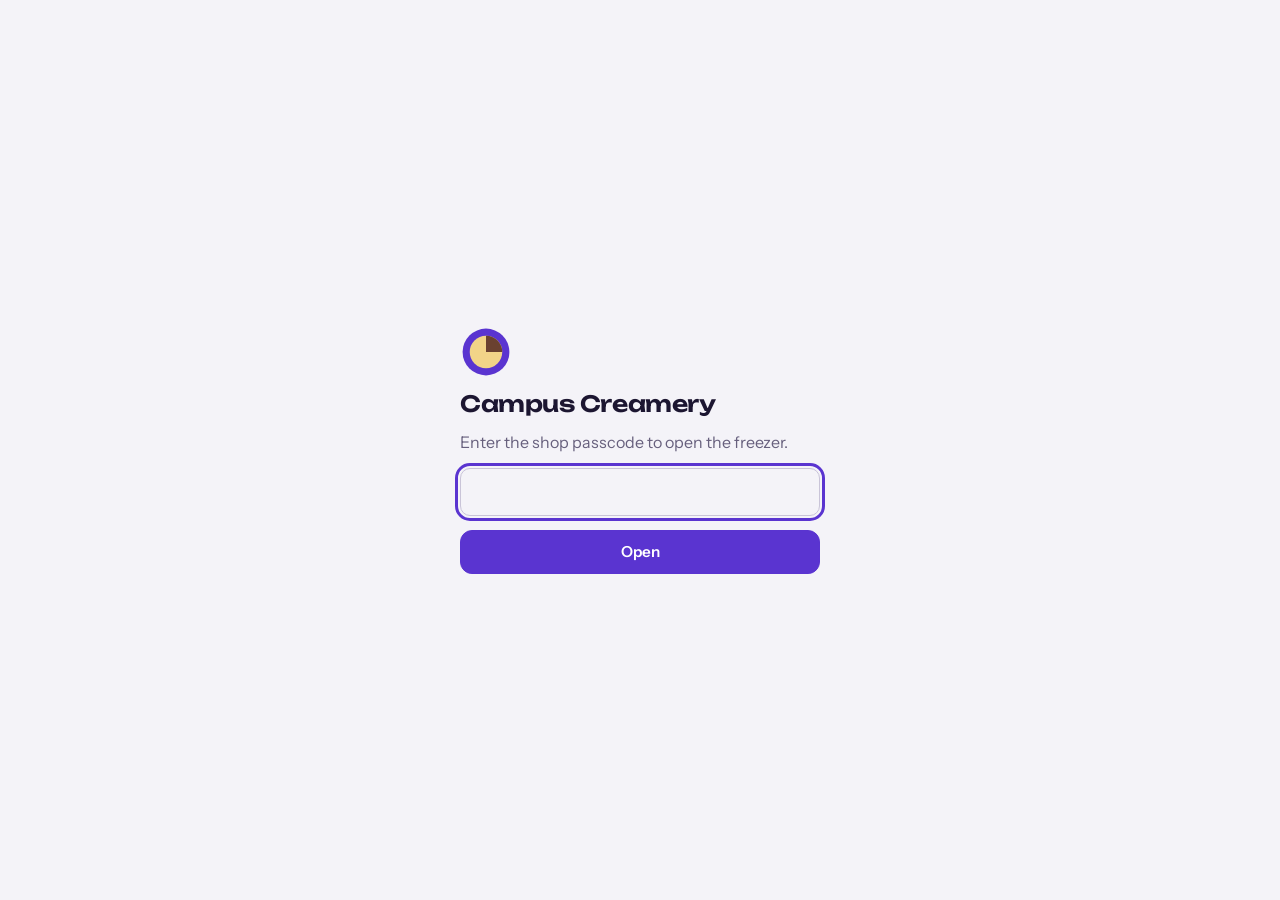
==== commit 0bb548ff: "Pickup texts: arrival window, text everyone, claim who picks it up - Sam's orders get an arrival win" ====
--- a/index.html
+++ b/index.html
@@ -208,7 +208,8 @@
 input[type="number"] { width: 6.5em; font-variant-numeric: tabular-nums; }
 .toggle { display: inline-flex; align-items: center; gap: 10px; font-weight: 600; }
 .toggle input { width: 22px; height: 22px; accent-color: var(--accent); }
-.toast { position: fixed; left: 50%; transform: translateX(-50%); bottom: calc(86px + env(safe-area-inset-bottom, 0px)); background: var(--ink); color: var(--ground); padding: 11px 16px; border-radius: 12px; font-weight: 600; z-index: 20; max-width: calc(100% - 32px); }
+.toast-act { margin-left: 12px; background: transparent; color: inherit; border: 1px solid currentColor; border-radius: 8px; padding: 4px 10px; font: inherit; font-weight: 700; cursor: pointer; }
+.toast { display: flex; align-items: center; position: fixed; left: 50%; transform: translateX(-50%); bottom: calc(86px + env(safe-area-inset-bottom, 0px)); background: var(--ink); color: var(--ground); padding: 11px 16px; border-radius: 12px; font-weight: 600; z-index: 20; max-width: calc(100% - 32px); }
 
 /* passcode */
 .gate { min-height: 100vh; min-height: 100dvh; display: flex; align-items: center; justify-content: center; padding: 24px 16px; }
@@ -232,6 +233,18 @@
 }
 @media (max-width: 380px) { .freezer-well { gap: 5px; padding: 9px; } .freezer { padding: 7px; } }
 @media (prefers-reduced-motion: no-preference) { .lid .wedge { transition: d 0.4s ease; } .seg i { transition: width 0.4s ease; } }
+
+.btn.small { min-height: 34px; padding: 4px 10px; font-size: 0.85rem; align-self: flex-start; margin-top: 4px; }
+.field input[type=text] { width: 100%; max-width: 240px; }
+.meter .floormark.end { transform: translateX(-100%); }
+.meter .floormark.end::after { left: auto; right: -1px; }
+.meter .floormark.start { transform: none; }
+.meter .floormark.start::after { left: -1px; }
+.field .times { display: flex; align-items: center; gap: 8px; flex-wrap: wrap; }
+.field .times input { min-height: 44px; }
+.team-row { gap: 8px; }
+.team-row input[type=text] { max-width: 9.5em; }
+.team-row input[type=tel] { flex: 1; min-width: 0; padding: 9px 11px; border-radius: 10px; border: 1px solid var(--rule-strong); background: var(--ground); min-height: 44px; font-size: 1rem; }
 
 body { padding-top: env(safe-area-inset-top, 0px); }
 </style>
@@ -266,7 +279,7 @@
       </div>
       <section class="section" id="activity" style="order:7"></section>
     </div>
-    <p class="foot">Not tracked here: Cookie Crisp, Biscoff, Nutella, cups and Dairy Free. Square sales arrive about every 15 minutes. Servings per tub and mix-in amounts adjust a little with every count.</p>
+    <p class="foot">Not tracked here: Biscoff, Nutella, cups and Dairy Free. Square sales arrive about every 15 minutes. Servings per tub and mix-in amounts adjust a little with every count.</p>
   </div>
   <nav class="bar-bottom" aria-label="Actions">
     <button class="btn primary" data-act="open-count">Count</button>
@@ -305,6 +318,7 @@
     { key: "frootloops", name: "Froot Loops", group: "mix", shelf: "cereal", color: "#c94f9d", unit: "box", unitNote: "about 19 oz, a 43.6 oz Sam's box counts as 2¼", perUnit: 42, supplier: "sams", buy: "Froot Loops, 43.6 oz", pack: 2.29, price: 8.58, step: 0.25 },
     { key: "frostedflakes", name: "Frosted Flakes", group: "mix", shelf: "cereal", color: "#2f8fd0", unit: "box", unitNote: "about 19 oz, a 55 oz Sam's box counts as 3", perUnit: 42, supplier: "sams", buy: "Frosted Flakes, 55 oz", pack: 2.89, price: 7.88, step: 0.25 },
     { key: "honeynut", name: "Honey Nut Cheerios", group: "mix", shelf: "cereal", color: "#e3b23c", unit: "box", unitNote: "about 19 oz, a 48 oz Sam's box counts as 2½", perUnit: 42, supplier: "sams", buy: "Honey Nut Cheerios, 48 oz", pack: 2.53, price: 7.64, step: 0.25 },
+    { key: "cookiecrisp", name: "Cookie Crisp", group: "mix", shelf: "cereal", color: "#a8742f", unit: "box", unitNote: "26.3 oz", perUnit: 58, supplier: "any", buy: "Cookie Crisp, 26.3 oz box", pack: 1, price: 0, step: 0.25 },
     { key: "graham", name: "Graham crackers", group: "mix", shelf: "cookies", color: "#b9874f", unit: "pack", unitNote: "4 boxes, about 208 half crackers", perUnit: 208, supplier: "sams", buy: "Honey Maid Graham Crackers, 4-pack", pack: 1, price: 8.98, step: 0.25 },
     { key: "matcha", name: "Matcha", group: "mix", shelf: "other", color: "#6f9a4a", unit: "bag", unitNote: "14.1 oz", perUnit: 110, supplier: "sams", buy: "Jade Leaf Matcha Latte Mix, 14.1 oz", pack: 1, price: 19.48, step: 0.25 },
     { key: "granola", name: "Granola", group: "mix", shelf: "other", color: "#b08a52", unit: "bag", unitNote: "32 oz", perUnit: 50, supplier: "sams", buy: "Member's Mark Honey Almond Granola, 32 oz", pack: 1, price: 6.56, step: 0.25 },
@@ -325,10 +339,10 @@
     "Frozen Blueberries": "blueberries", "Frozen Bananas": "bananas", "Cinnamon Toast Crunch": "ctc",
     "Fruity Pebbles": "fruitypebbles", "Cap'n Crunch": "capncrunch", "Reece's Puffs": "reesespuffs",
     "Reese's Puffs": "reesespuffs", "Cocoa Puffs": "cocoapuffs", "Froot Loops": "frootloops",
-    "Frosted Flakes": "frostedflakes", "Honey Nut Cheerios": "honeynut", "Graham Crackers": "graham",
+    "Frosted Flakes": "frostedflakes", "Honey Nut Cheerios": "honeynut", "Graham Crackers": "graham", "Cookie Crisp": "cookiecrisp",
     "Matcha": "matcha", "Granola": "granola",
   };
-  const MANUAL = new Set(["Cookie Crisp", "Biscoff", "Nutella", "Dairy Free Vanilla", "Cone"]);
+  const MANUAL = new Set(["Biscoff", "Nutella", "Dairy Free Vanilla", "Cone"]);
   const BASE_MAP = { "Vanilla": "vanilla", "Chocolate": "chocolate", "Exclusive": "exclusive" };
 
   function usageOfRow(list, mod, item, qty) {
@@ -427,16 +441,34 @@
     return false;
   }
   function openDays(base, today, n) { return Object.keys(base).filter(d => d < today && base[d].any > 0).sort().slice(-n); }
-  // Ice cream tubs for one night: hi = busiest of the last 3 same weekdays, lo = 80% of the slowest
+  // Share of a night's scoops that go to the exclusive, from nights one was on offer
+  // (default 13%, the average across this fall's exclusives).
+  function exclusiveShare(base, today) {
+    let e = 0, t = 0;
+    for (const d of Object.keys(base)) if (d < today && d >= addDays(today, -70) && base[d].exclusive > 0) { e += base[d].exclusive; t += base[d].vanilla + base[d].chocolate + base[d].exclusive; }
+    return t >= 40 ? e / t : 0.13;
+  }
+  // Ice cream tubs for one night: hi = busiest of the last 3 same weekdays, lo = 80% of the slowest.
+  // The exclusive (only while one is running) is its usual share of the whole night.
   function forecastNight(ds, base, st, today) {
     const zero = { vanilla: 0, chocolate: 0, exclusive: 0 };
     if (isClosed(ds, base, st, today)) return { hi: zero, lo: zero, mean: zero, closed: true };
     const past = Object.keys(base).filter(d => d < today && weekday(d) === weekday(ds) && base[d].any > 0).sort().slice(-3);
     const hi = {}, lo = {}, mean = {};
-    for (const f of ICE) {
+    for (const f of ["vanilla", "chocolate"]) {
       const y = st.yields[f];
       if (past.length) { const t = past.map(d => base[d][f] / y); hi[f] = Math.max(...t); lo[f] = 0.8 * Math.min(...t); mean[f] = t.reduce((a, b) => a + b, 0) / t.length; }
       else { const r = openDays(base, today, 7); const m = r.length ? r.reduce((s, d) => s + base[d][f], 0) / r.length / y : 0; hi[f] = 1.5 * m; lo[f] = 0.5 * m; mean[f] = m; }
+    }
+    hi.exclusive = lo.exclusive = mean.exclusive = 0;
+    if (st.exclusive && st.exclusive.active) {
+      const share = exclusiveShare(base, today), y = st.yields.exclusive;
+      const nightScoops = d => base[d].vanilla + base[d].chocolate + base[d].exclusive;
+      const ref = past.length ? past.map(nightScoops) : openDays(base, today, 7).map(nightScoops);
+      if (ref.length) {
+        const avg = ref.reduce((a, b) => a + b, 0) / ref.length;
+        hi.exclusive = share * Math.max(...ref) / y; lo.exclusive = 0.8 * share * Math.min(...ref) / y; mean.exclusive = share * avg / y;
+      }
     }
     return { hi, lo, mean, closed: false };
   }
@@ -466,7 +498,8 @@
     const cal = nowStamp.slice(0, 10), hm = nowStamp.slice(11, 16), biz = stampBusinessDate(nowStamp);
     const late = st.gordon.windows[st.gordon.windows.length - 1];
     const A0 = hm < late.cutoff ? cal : addDays(cal, 1);
-    const exOn = !!(st.exclusive && st.exclusive.active), exT = exOn ? (st.exclusive.target || 2) : 0;
+    // The exclusive is never reordered here (the shop restocks it by hand once it runs out);
+    // its tubs only count against freezer room.
     const core = ["vanilla", "chocolate"], sh = shares(base, st, biz);
     const fc = d => forecastNight(d, base, st, biz);
     const sold = soldTonight || {};
@@ -499,12 +532,10 @@
     const endA0 = {}; for (const f of ICE) endA0[f] = run[f] + (nightsBefore.length ? 0 : 0) - fc(A0).hi[f];
     const flA0 = flavorFloors(nightFloor(A0, st), sh);
     const short = core.filter(f => endA0[f] < flA0[f]);
-    const exShort = exOn && endA0.exclusive < 0.5;
     res.endA0 = endA0; res.floorA0 = flA0;
-    if (!short.length && !exShort) { res.mode = "none"; return res; }
+    if (!short.length) { res.mode = "none"; return res; }
     const dname = DOW_LONG[weekday(A0)];
     short.forEach(f => res.reasons.push(`${BY_KEY[f].name} would end ${dname} night under ${fmtQ(flA0[f])} tubs`));
-    if (exShort) res.reasons.push(`The Exclusive would run out ${dname} night`);
 
     // Size: fill toward the cap so both flavors reach their floors together
     const horizon = [0, 1, 2, 3].map(k => addDays(A0, k));
@@ -512,15 +543,15 @@
     for (const d of horizon) { const fl = flavorFloors(nightFloor(d, st), sh); core.forEach(f => { flMax[f] = Math.max(flMax[f], fl[f]); }); }
     const rate = {}; core.forEach(f => { rate[f] = horizon.reduce((s, d) => s + fc(d).hi[f], 0) / horizon.length; });
     const room = Math.floor(st.cap - ICE.reduce((s, f) => s + arrive[f], 0) + 1e-9);
-    const usable = Math.max(0, st.cap - exT - flMax.vanilla - flMax.chocolate);
+    const usable = Math.max(0, st.cap - arrive.exclusive - flMax.vanilla - flMax.chocolate);
     const cover = usable / ((rate.vanilla + rate.chocolate) || 1);
-    const target = { vanilla: flMax.vanilla + rate.vanilla * cover, chocolate: flMax.chocolate + rate.chocolate * cover, exclusive: exT };
+    const target = { vanilla: flMax.vanilla + rate.vanilla * cover, chocolate: flMax.chocolate + rate.chocolate * cover, exclusive: 0 };
     const want = {}; for (const f of ICE) want[f] = Math.max(0, target[f] - arrive[f]);
-    const order = {}; for (const f of ICE) order[f] = exOn || f !== "exclusive" ? Math.floor(want[f] + 0.5) : 0;
+    const order = { vanilla: Math.floor(want.vanilla + 0.5), chocolate: Math.floor(want.chocolate + 0.5), exclusive: 0 };
     const sum = () => ICE.reduce((s, f) => s + order[f], 0);
-    while (sum() > Math.max(0, room)) { const f = ICE.filter(k => order[k] > 0).sort((a, b) => (order[b] - want[b]) - (order[a] - want[a]))[0]; order[f]--; }
+    while (sum() > Math.max(0, room)) { const f = core.filter(k => order[k] > 0).sort((a, b) => (order[b] - want[b]) - (order[a] - want[a]))[0]; order[f]--; }
     while (sum() < room) {
-      const g = ICE.filter(f => exOn || f !== "exclusive").map(f => [f, want[f] - order[f]]).sort((a, b) => b[1] - a[1]);
+      const g = core.map(f => [f, want[f] - order[f]]).sort((a, b) => b[1] - a[1]);
       if (!g.length || g[0][1] <= 0.25) break;
       order[g[0][0]]++;
     }
@@ -528,7 +559,7 @@
     // Small orders cost a delivery fee and a trip. Top up to the minimum if the
     // freezer has room; otherwise skip it when stock still clears 85% of the
     // floor on a busy night and the full floor on a normal one.
-    const value = () => ICE.reduce((s, f) => s + order[f] * (f === "exclusive" ? (+st.exclusive.price || 0) : BY_KEY[f].price), 0);
+    const value = () => core.reduce((s, f) => s + order[f] * BY_KEY[f].price, 0);
     while (value() < st.gordon.minimum && sum() < room) {
       const g = core.map(f => [f, want[f] - order[f]]).sort((a, b) => b[1] - a[1]); order[g[0][0]]++;
     }
@@ -572,33 +603,41 @@
   // An order goes in only when something can't safely wait another day. Then
   // everything running low rides along, topped up to about two weeks, and the
   // basket is filled to the free-delivery minimum with the next items due.
-  function planSupplies({ stock, base, usage, settings: st, nowStamp }) {
+  // Orders already placed (not yet arrived) count as on the way, so a placed
+  // order stops the app from asking for the same things again.
+  function planSupplies({ stock, base, usage, settings: st, nowStamp, pending }) {
     const biz = stampBusinessDate(nowStamp);
     const items = CATALOG.filter(c => c.group !== "ice");
+    const incoming = {};
+    for (const o of pending || []) for (const [k, q] of Object.entries(o.lines || {})) {
+      if (BY_KEY[k] && BY_KEY[k].group !== "ice" && q > 0) incoming[k] = (incoming[k] || 0) + q * (BY_KEY[k].pack || 1);
+    }
     const rows = [];
     for (const c of items) {
       const nightsFc = []; for (let k = 0; k < 28; k++) nightsFc.push(mixNight(c.key, addDays(biz, k), base, usage, st, biz));
       const avg = nightsFc.slice(0, 14).reduce((s, n) => s + n.mean, 0) / 14;
       const s = stock[c.key];
       if (!s) { rows.push({ key: c.key, status: "uncounted", avg }); continue; }
-      let left = Math.max(0, s.value), cover = 28;
+      const inc = incoming[c.key] || 0;
+      let left = Math.max(0, s.value) + inc, cover = 28;
       for (let k = 0; k < 28; k++) { left -= nightsFc[k].hi; if (left < 0) { cover = k; break; } }
       const status = cover <= 2 ? "now" : cover <= 6 ? "soon" : "ok";
-      rows.push({ key: c.key, stock: s.value, cover, status, avg, nightsFc });
+      rows.push({ key: c.key, stock: s.value, incoming: inc, cover, status, avg, nightsFc });
     }
     const plans = {};
-    for (const sup of ["sams", "gordon"]) {
+    for (const sup of ["sams", "gordon", "any"]) {
       const mine = rows.filter(r => BY_KEY[r.key].supplier === sup && r.status !== "uncounted");
       const due = mine.filter(r => r.cover <= 2);
       const minCover = mine.length ? Math.min(...mine.map(r => r.cover)) : 28;
       const needBy = minCover >= 28 ? null : addDays(biz, Math.max(0, minCover - 2));
       const basket = mine.filter(r => r.cover < st.supplies.topUpBelow).map(r => {
         const c = BY_KEY[r.key];
-        const need = r.nightsFc.slice(0, st.supplies.coverTo).reduce((s, n) => s + n.mean, 0) + r.nightsFc[0].hi + r.nightsFc[1].hi - Math.max(0, r.stock);
+        const need = r.nightsFc.slice(0, st.supplies.coverTo).reduce((s, n) => s + n.mean, 0) + r.nightsFc[0].hi + r.nightsFc[1].hi - Math.max(0, r.stock) - r.incoming;
         return { key: r.key, packs: Math.max(1, Math.ceil(need / c.pack - 1e-9)), cover: r.cover };
       }).filter(x => x.packs > 0);
       const value = () => basket.reduce((s, x) => s + x.packs * BY_KEY[x.key].price, 0);
-      if (sup === "sams") {
+      // Pad toward the delivery minimum only when a real order exists; never invent one.
+      if (sup === "sams" && basket.length) {
         const extra = mine.filter(r => !basket.find(b => b.key === r.key) && r.cover < 28).sort((a, b) => a.cover - b.cover);
         for (const r of extra) { if (value() >= st.supplies.samsMinimum) break; basket.push({ key: r.key, packs: 1, cover: r.cover, filler: true }); }
       }
@@ -626,7 +665,7 @@
   }
 
   return { TZ, CATALOG, BY_KEY, ICE, SUPPLIER, EXCLUSIVE_OPTIONS, DOW, DOW_LONG, usageOfRow, localStamp, businessDate, addDays, weekday, stampBusinessDate,
-    quarter, fmtQ, fmtUnits, dailyTables, usageSince, estimates, forecastNight, mixNight, nightFloor, shares, flavorFloors, planGordon, simulateWeek, planSupplies, learn, perUnit };
+    exclusiveShare, quarter, fmtQ, fmtUnits, dailyTables, usageSince, estimates, forecastNight, mixNight, nightFloor, shares, flavorFloors, planGordon, simulateWeek, planSupplies, learn, perUnit };
 })();
 if (typeof module !== "undefined") module.exports = Engine;
 
@@ -700,9 +739,13 @@
       return { ok: true, canSave: true, canSales: true };
     },
     async sales(request) { const j = await call("sales", { query: request.query }); return { rows: j.data || [], at: Date.now() }; },
-    async add(col, data) { await call("add", { collection: col, data }); await refresh(); },
+    async add(col, data) { const j = await call("add", { collection: col, data }); await refresh(); return j && j.id; },
     async set(path, data) { const [c, id] = path.split("/"); await call("set", { collection: c, id, data }); await refresh(); },
-    async update(path, data) { const [c, id] = path.split("/"); await call("update", { collection: c, id, data }); await refresh(); },
+    async update(path, data, opts) { const [c, id] = path.split("/"); await call("update", Object.assign({ collection: c, id, data }, opts && opts.replace ? { replace: opts.replace } : {})); await refresh(); },
+    // Pickup texts: the server texts everyone; the first claim wins.
+    async claim(id, name) { const j = await call("claim", { id, name }); await refresh(); return j.by || null; },
+    async unclaim(id, name) { const j = await call("unclaim", { id, name }); await refresh(); return !!j.ok; },
+    async testTexts() { const j = await call("test_sms", {}); return j.results || []; },
   };
 })();
 
@@ -712,13 +755,14 @@
   cap: 18, floors: { sunWed: 6, thuSat: 10 },
   gordon: { windows: [{ label: "10 AM to 2 PM", cutoff: "09:30" }, { label: "2 to 5 PM", cutoff: "13:00" }], minimum: 75, fee: 10 },
   supplies: { topUpBelow: 10, coverTo: 14, samsMinimum: 50 },
-  exclusive: { active: false, name: "Mint Chocolate Chip", code: "442845", price: 42.28, target: 2 },
-  yields: { vanilla: 21, chocolate: 25, exclusive: 22 }, adjust: {}, closedDates: [], learnLog: []
+  exclusive: { active: false, name: "", since: null },
+  yields: { vanilla: 21, chocolate: 25, exclusive: 22 }, adjust: {}, closedDates: [], learnLog: [],
+  team: []   // [{ name, phone }] who gets pickup texts
 };
 // Business nights from Square's posted hours, Sunday first
 const HOURS = ["8 to 11 PM", "8 to 11 PM", "8 to 11 PM", "8 to 11 PM", "8 PM to 2 AM", "8 PM to 2 AM", "8 PM to 2 AM"];
 const S = { data: { settingsDoc: null, counts: [], deliveries: [], orders: [] }, canSave: false, daily: null, hourly: null,
-  sq: { state: "loading" }, lastSync: null, syncing: false, booted: false, epoch: 0 };
+  sq: { state: "loading" }, lastSync: null, syncing: false, booted: false, epoch: 0, confirmCancel: null };
 const $ = id => document.getElementById(id);
 // The app's markup. On the website it ships inside a <template>, so nothing of the app
 // is on screen until the server has accepted the passcode.
@@ -741,19 +785,76 @@
   return s;
 }
 const exOn = st => !!(st.exclusive && st.exclusive.active);
-function nameOf(key, st) { return key === "exclusive" ? (exOn(st) ? st.exclusive.name : "Exclusive") : E.BY_KEY[key].name; }
-function codeOf(key, st) { return key === "exclusive" ? (st.exclusive.code || "") : (E.BY_KEY[key].code || ""); }
-function priceOf(key, st) { return key === "exclusive" ? (+st.exclusive.price || 0) : E.BY_KEY[key].price; }
+function nameOf(key, st) { return key === "exclusive" ? (exOn(st) && st.exclusive.name ? st.exclusive.name : "Exclusive") : E.BY_KEY[key].name; }
+// The exclusive is restocked by hand, so it carries no item code or price here.
+function codeOf(key, st) { return key === "exclusive" ? "" : (E.BY_KEY[key].code || ""); }
+function priceOf(key, st) { return key === "exclusive" ? 0 : E.BY_KEY[key].price; }
+// Counts of the exclusive from before the current flavor started don't apply to it.
+function countsFor(st) {
+  const since = exOn(st) ? st.exclusive.since : null;
+  const name = exOn(st) ? (st.exclusive.name || "").toLowerCase() : "";
+  return S.data.counts.filter(c => c.item !== "exclusive" || (exOn(st) && (!since || c.at >= since) && (c.name == null || c.name.toLowerCase() === name)));
+}
 function when(iso) { return new Date(iso).toLocaleString("en-US", { timeZone: E.TZ, weekday: "short", hour: "numeric", minute: "2-digit" }); }
 function nowStamp() { return E.localStamp(new Date()); }
 function calToday() { return nowStamp().slice(0, 10); }
 function dayWord(ds, today) { return ds === today ? "today" : ds === E.addDays(today, 1) ? "tomorrow" : E.DOW_LONG[E.weekday(ds)]; }
 function clock(hhmm) { let [h, m] = hhmm.split(":").map(Number); const ap = h >= 12 ? "PM" : "AM"; h = h % 12 || 12; return m ? `${h}:${String(m).padStart(2, "0")} ${ap}` : `${h} ${ap}`; }
-function toast(msg) {
-  $("toastRoot").innerHTML = `<div class="toast" role="status">${esc(msg)}</div>`;
-  clearTimeout(toast.t); toast.t = setTimeout(() => { $("toastRoot").innerHTML = ""; }, 3400);
-}
-function latestCounts() { const l = {}; for (const c of S.data.counts) if (!l[c.item] || c.at > l[c.item].at) l[c.item] = c; return l; }
+function toast(msg, action) {
+  $("toastRoot").innerHTML = `<div class="toast" role="status"><span>${esc(msg)}</span>${action ? `<button class="toast-act" data-act="${esc(action.act)}" data-id="${esc(action.id || "")}">${esc(action.label)}</button>` : ""}</div>`;
+  clearTimeout(toast.t); toast.t = setTimeout(() => { $("toastRoot").innerHTML = ""; }, action ? 8000 : 3400);
+}
+// One save at a time: a double tap must never save an order or a delivery twice.
+let saving = false;
+async function guarded(fn) {
+  if (saving) return;
+  saving = true;
+  document.querySelectorAll(".sheet footer .btn, [data-act=confirm-cancel]").forEach(b => { b.disabled = true; });
+  try { await fn(); } finally { saving = false; document.querySelectorAll(".sheet footer .btn").forEach(b => { b.disabled = false; }); }
+}
+// ---------- pickup ----------
+const ME_KEY = "cc-inventory-me";
+function myName() { try { return localStorage.getItem(ME_KEY) || ""; } catch (_) { return ""; } }
+function setMyName(n) { try { localStorage.setItem(ME_KEY, n); } catch (_) {} }
+const teamOf = st => (st.team || []).filter(p => p && p.name && p.phone);
+// "14:00","16:00" -> "2 to 4 PM"; "11:00","13:30" -> "11 AM to 1:30 PM"
+function windowLabel(from, to) {
+  const part = hm => { let [h, m] = hm.split(":").map(Number); const ap = h >= 12 ? "PM" : "AM"; h = h % 12 || 12; return { t: m ? `${h}:${String(m).padStart(2, "0")}` : String(h), ap }; };
+  if (!from) return null;
+  const a = part(from); if (!to) return `after ${a.t} ${a.ap}`;
+  const b = part(to); return a.ap === b.ap ? `${a.t} to ${b.t} ${b.ap}` : `${a.t} ${a.ap} to ${b.t} ${b.ap}`;
+}
+// Start time of a Gordon's window label like "10 AM to 2 PM" or "2 to 5 PM"
+function labelStart(label) {
+  const r = /^(\d{1,2})(?::(\d\d))?\s*(AM|PM)?\s*to\s*\d{1,2}(?::\d\d)?\s*(AM|PM)/i.exec(label || ""); if (!r) return null;
+  let h = +r[1] % 12; if (((r[3] || r[4]) || "").toUpperCase() === "PM") h += 12;
+  return `${String(h).padStart(2, "0")}:${r[2] || "00"}`;
+}
+// US numbers become +1XXXXXXXXXX; anything else must already be +country...
+function normPhone(raw) {
+  const d = String(raw || "").replace(/[^\d+]/g, "");
+  if (/^\+\d{10,15}$/.test(d)) return d;
+  const n = d.replace(/\D/g, "");
+  if (n.length === 10) return "+1" + n;
+  if (n.length === 11 && n[0] === "1") return "+" + n;
+  return null;
+}
+function pickupHTML(o) {
+  const p = o.pickup; if (!p || !p.text) return "";
+  const me = myName();
+  if (p.by) return `<div class="flag ok"><strong>${esc(p.by)} is picking it up.</strong>${me && me === p.by && o.status === "placed" ? `<div class="actions"><button class="btn small" data-act="unclaim" data-id="${esc(o.id)}">I can't anymore</button></div>` : ""}</div>`;
+  if (o.status !== "placed") return "";
+  return `<div class="flag soon"><strong>Nobody is picking it up yet.</strong><span>${p.alertedAt ? "Everyone got a text." : "Texts go out in about a minute."}</span><div class="actions"><button class="btn primary" data-act="claim" data-id="${esc(o.id)}">I'll pick it up</button></div></div>`;
+}
+async function doClaim(id, name) {
+  try {
+    const by = await Store.claim(id, name);
+    toast(by === name ? "You're picking it up. Everyone got a text." : `${by} already claimed it.`);
+  } catch (e) { toast(dbMsg(e)); }
+}
+// Sam's orders placed late in the day show up tomorrow, not "due today".
+function defaultArrival(supplier) { const ns = nowStamp(), cal = ns.slice(0, 10); return supplier === "sams" && +ns.slice(11, 13) >= 16 ? E.addDays(cal, 1) : cal; }
+function latestCounts(list) { const l = {}; for (const c of (list || S.data.counts)) if (!l[c.item] || c.at > l[c.item].at) l[c.item] = c; return l; }
 function lineLabel(key, qty, st) {
   const c = E.BY_KEY[key];
   return c.group === "ice" ? `${qty} ${nameOf(key, st)} tub${qty === 1 ? "" : "s"}` : `${qty} × ${c.buy || c.name}`;
@@ -816,7 +917,7 @@
   const m = { st, today, cal, ns, ready: false };
   if (!S.daily || !S.hourly) return m;
   const { base, usage } = E.dailyTables(S.daily);
-  const est = E.estimates(S.data.counts, S.data.deliveries, S.hourly, st);
+  const est = E.estimates(countsFor(st), S.data.deliveries, S.hourly, st);
   Object.assign(m, { base, usage, stock: est.stock, unmapped: est.unmapped });
   const sold = {}, start = today + "T04:00:00";
   for (const r of S.hourly) if (r.hour >= start && r.list === "Ice Cream Base") {
@@ -825,7 +926,9 @@
   m.soldTonight = sold;
   const placed = S.data.orders.filter(o => o.status === "placed");
   m.due = placed.filter(o => o.arrivesOn <= cal);
-  m.pendingGordon = placed.filter(o => o.supplier === "gordon");
+  // A Gordon's order that was due before today and never confirmed isn't counted as stock;
+  // its banner asks whether it arrived.
+  m.pendingGordon = placed.filter(o => o.supplier === "gordon" && o.arrivesOn >= cal);
   m.iceKnown = ["vanilla", "chocolate"].every(k => m.stock[k]);
   if (m.iceKnown) {
     const now0 = {}; for (const f of E.ICE) now0[f] = m.stock[f] ? Math.max(0, m.stock[f].value) : 0;
@@ -833,7 +936,17 @@
     m.plan = E.planGordon({ stock: now0, soldTonight: sold, pending: m.pendingGordon, base, settings: st, nowStamp: ns });
     m.week = E.simulateWeek({ stock: now0, soldTonight: sold, pending: m.pendingGordon, todayPlan: m.plan, base, settings: st, nowStamp: ns });
   }
-  m.sup = E.planSupplies({ stock: m.stock, base, usage, settings: st, nowStamp: ns });
+  if (exOn(st) && m.stock.exclusive) {
+    // Nights the exclusive lasts at an average pace (it is never reordered by the app)
+    let left = Math.max(0, m.stock.exclusive.value), k = 0;
+    for (; k < 28 && left > 0.05; k++) {
+      const ds = E.addDays(today, k), f = E.forecastNight(ds, base, st, today);
+      left -= k === 0 ? Math.max(0, f.mean.exclusive - (sold.exclusive || 0) / st.yields.exclusive) : f.mean.exclusive;
+    }
+    m.exNights = k;
+  }
+  m.pendingSams = placed.filter(o => o.supplier === "sams");
+  m.sup = E.planSupplies({ stock: m.stock, base, usage, settings: st, nowStamp: ns, pending: placed });
   m.floorTonight = E.nightFloor(today, st);
   m.ready = true;
   return m;
@@ -842,9 +955,15 @@
 // ---------- render ----------
 function renderStatus() {
   if (!$("status")) return;
-  const st = settings(), today = E.businessDate(new Date());
+  const st = settings(), today = E.businessDate(new Date()), ns = nowStamp();
   const closed = (st.closedDates || []).includes(today);
-  const open = closed ? "Closed tonight" : `Open tonight ${HOURS[E.weekday(today)]}`;
+  // Hours run past midnight on Thursday to Saturday, so time is measured from the business day's start
+  const h = +ns.slice(11, 13) + +ns.slice(14, 16) / 60, t = h < 4 ? h + 24 : h, wd = E.weekday(today);
+  const closeAt = wd >= 4 ? 26 : 23, untilTxt = wd >= 4 ? "2 AM" : "11 PM", next = E.addDays(today, 1);
+  const open = closed ? "Closed tonight"
+    : t < 20 ? `Open tonight ${HOURS[wd]}`
+    : t < closeAt ? `Open now until ${untilTxt}`
+    : (st.closedDates || []).includes(next) ? "Closed for the night" : `Closed for the night. Open ${E.DOW_LONG[E.weekday(next)]} ${HOURS[E.weekday(next)]}`;
   let sync;
   if (S.syncing) sync = `<span><span class="dot wait"></span>Updating sales…</span>`;
   else if (S.sq.state === "ok") { const ago = Math.max(0, Math.round((Date.now() - S.lastSync) / 60000)); sync = `<span><span class="dot ok"></span>Sales updated ${ago < 1 ? "just now" : ago + " min ago"}</span>`; }
@@ -878,12 +997,12 @@
   return `<svg class="lid" viewBox="0 0 100 100" aria-hidden="true"><circle cx="50" cy="50" r="46" fill="var(--surface)" stroke="${rim}" stroke-width="${over ? 6 : 4}"/>${inner}<circle cx="50" cy="50" r="39" fill="none" stroke="${rim}" stroke-opacity="0.35" stroke-width="1.5"/></svg>`;
 }
 function renderFreezer(m) {
-  const el = $("freezer"), st = m.st, lc = latestCounts();
+  const el = $("freezer"), st = m.st, lc = latestCounts(countsFor(m.st));
   if (!lc.vanilla || !lc.chocolate) {
     el.innerHTML = `<div class="section-head"><h2>Freezer</h2></div><div class="empty">No ice cream count yet. Tap <strong>Count</strong> and enter the tubs of each flavor, in quarters.</div>`;
     return;
   }
-  const val = k => m.stock && m.stock[k] ? Math.max(0, m.stock[k].value) : (lc[k] ? lc[k].value : 0);
+  const val = k => k === "exclusive" && !exOn(st) ? 0 : m.stock && m.stock[k] ? Math.max(0, m.stock[k].value) : (lc[k] ? lc[k].value : 0);
   const v = val("vanilla"), c = val("chocolate"), e = val("exclusive");
   const total = v + c + e, cap = st.cap, slots = Math.max(cap, Math.ceil(total - 1e-9));
   const floor = E.nightFloor(m.today, st);
@@ -893,7 +1012,7 @@
   for (let i = 0; i < slots; i++) lids += cells[i] ? lidSVG(cells[i].k, cells[i].f, i >= cap) : lidSVG(null);
   let segs = "";
   for (let i = 0; i < cap; i++) { const f = Math.max(0, Math.min(1, total - i)); segs += `<span class="seg"><i style="width:${Math.round(f * 100)}%"></i></span>`; }
-  const state = total > cap ? `<span class="pill now">Over by ${fmtQ(total - cap)}</span>` : total < floor ? `<span class="pill soon">Below ${floor}</span>` : `<span class="pill ok">Room for ${fmtQ(cap - total)}</span>`;
+  const state = total > cap ? `<span class="pill now">Over by ${fmtQ(total - cap)}</span>` : total < floor ? `<span class="pill soon">Below ${fmtQ(floor)}</span>` : `<span class="pill ok">Room for ${fmtQ(cap - total)}</span>`;
   const tally = (k, kind) => {
     const s = m.stock && m.stock[k], cnt = lc[k];
     let sub = "Not counted";
@@ -903,21 +1022,30 @@
       if (s.used > 0.05) bits.push(`${fmtQ(s.used)} sold since`);
       sub = bits.join(", ");
     } else if (cnt) sub = `Counted ${when(cnt.at)}`;
-    return `<div class="tally"><span class="name"><span class="swatch" style="background:${LID[kind][0]};border-color:${LID[kind][1]}"></span>${esc(nameOf(k, st))}</span><span class="n">${fmtQ(val(k))}<small>tubs</small></span><span class="sub">${sub}</span></div>`;
+    let extra = "";
+    if (k === "exclusive") {
+      const counted = !!(s || cnt);
+      if (!counted) sub = "Not counted yet";
+      else if (val(k) <= 0.05) sub = "Out. Restock it when you're ready, then set the new flavor here.";
+      else if (m.exNights != null) sub += `. About ${m.exNights >= 28 ? "4+ weeks" : m.exNights + " night" + (m.exNights === 1 ? "" : "s")} left at a normal pace. Not reordered by the app.`;
+      extra = `<button class="btn quiet small" data-act="open-exclusive">${counted ? "Change" : "Enter its tubs"}</button>`;
+    }
+    return `<div class="tally"><span class="name"><span class="swatch" style="background:${LID[kind][0]};border-color:${LID[kind][1]}"></span>${esc(nameOf(k, st))}</span><span class="n">${fmtQ(val(k))}<small>tubs</small></span><span class="sub">${sub}</span>${extra}</div>`;
   };
-  const showE = exOn(st) || e > 0.01;
+  const showE = exOn(st);
   el.innerHTML = `
     <div class="section-head"><h2>Freezer</h2>${state}</div>
     <div class="freezer"><div class="freezer-well" role="img" aria-label="${fmtQ(total)} of ${cap} tubs: ${fmtQ(v)} vanilla, ${fmtQ(c)} chocolate${showE ? ", " + fmtQ(e) + " " + esc(nameOf("exclusive", st)) : ""}">${lids}</div></div>
     <div class="readout"><span class="big">${fmtQ(total)}<span>of ${cap} tubs</span></span></div>
-    <div class="meter" style="--cap:${cap}" aria-hidden="true"><span class="floormark" style="left:${(floor / cap) * 100}%">Floor ${floor} tonight</span>${segs}</div>
-    <div class="tallies">${tally("vanilla", "v")}${tally("chocolate", "c")}${showE ? tally("exclusive", "e") : ""}</div>`;
+    <div class="meter" style="--cap:${cap}" aria-hidden="true"><span class="floormark ${floor / cap > 0.7 ? "end" : floor / cap < 0.2 ? "start" : ""}" style="left:${Math.min(100, (floor / cap) * 100)}%">Floor ${fmtQ(floor)} tonight</span>${segs}</div>
+    <div class="tallies">${tally("vanilla", "v")}${tally("chocolate", "c")}${showE ? tally("exclusive", "e") : ""}</div>
+    ${showE ? "" : `<div class="actions"><button class="btn quiet" data-act="open-exclusive">Add an exclusive flavor</button></div>`}`;
 }
 
 function lineHTML(key, qty, st, note) {
   const c = E.BY_KEY[key], code = codeOf(key, st), price = priceOf(key, st);
   const label = c.group === "ice" ? `${nameOf(key, st)} tub${qty === 1 ? "" : "s"}` : (c.buy || c.name);
-  const sub = [`from ${SUP[c.supplier]}`, code ? `item ${code}` : "", note || ""].filter(Boolean).join(", ");
+  const sub = [SUP[c.supplier] ? `from ${SUP[c.supplier]}` : "", code ? `item ${code}` : "", note || ""].filter(Boolean).join(", ");
   return `<div class="line"><span class="q">${qty}</span><span class="what">${esc(label)}<br><span class="code">${esc(sub)}</span></span><span class="cost">${price ? money(qty * price) : ""}</span></div>`;
 }
 function orderText(lines, st, supplier, extra) {
@@ -925,8 +1053,21 @@
     const code = codeOf(k, st); return `${lineLabel(k, q, st)}${code ? " (item " + code + ")" : ""}`;
   }).join("\n");
 }
-function dueHTML(m, supplier) {
-  return (m.due || []).filter(o => o.supplier === supplier).map(o => {
+function cancelBox(o) {
+  return `<div class="flag now"><strong>Cancel this order?</strong><span>Do this if you didn't actually place it, or it isn't coming. The app will plan the order again.</span><div class="actions"><button class="btn primary" data-act="confirm-cancel" data-id="${esc(o.id)}">Yes, cancel it</button><button class="btn" data-act="keep-order">Keep it</button></div></div>`;
+}
+function placedCard(o, m) {
+  const st = m.st, late = o.arrivesOn < m.cal, dueNow = o.arrivesOn <= m.cal;
+  const lines = Object.entries(o.lines || {}).filter(([, q]) => q > 0);
+  return `<div class="panel">
+    <div class="section-head"><h2>${SUP[o.supplier]} order ${late ? "was due " + E.DOW_LONG[E.weekday(o.arrivesOn)] : "placed"}</h2><span class="pill ${late ? "soon" : "ok"}">${late ? "Late" : "Arrives " + dayWord(o.arrivesOn, m.cal)}</span></div>
+    <div class="lines">${lines.map(([k, q]) => lineHTML(k, q, st)).join("")}</div>
+    ${o.window ? `<p class="note">Arrives ${dayWord(o.arrivesOn, m.cal)}, ${esc(o.window)}.</p>` : ""}${pickupHTML(o)}
+    ${S.confirmCancel === o.id ? cancelBox(o) : `<div class="actions"><button class="btn ${dueNow ? "primary" : ""}" data-act="arrived" data-id="${esc(o.id)}">It arrived</button><button class="btn" data-act="edit-order" data-id="${esc(o.id)}">Change</button><button class="btn" data-act="cancel-order" data-id="${esc(o.id)}">Cancel order</button></div>`}
+  </div>`;
+}
+function dueHTML(m, supplier, skip) {
+  return (m.due || []).filter(o => o.supplier === supplier && !(skip || []).includes(o.id)).map(o => {
     const items = Object.entries(o.lines || {}).filter(([, q]) => q > 0).map(([k, q]) => `${q} ${nameOf(k, m.st).toLowerCase()}`).join(", ");
     const late = o.arrivesOn < m.cal;
     return `<div class="flag soon"><strong>${SUP[supplier]} delivery ${late ? "was due " + E.DOW_LONG[E.weekday(o.arrivesOn)] : "due today"}${o.window ? ", " + esc(o.window) : ""}</strong><span>${esc(items)}</span><div class="actions"><button class="btn primary" data-act="arrived" data-id="${esc(o.id)}">It arrived</button><button class="btn" data-act="notcoming" data-id="${esc(o.id)}">It didn't come</button></div></div>`;
@@ -940,16 +1081,18 @@
   const el = $("gordon"), st = m.st;
   if (!m.ready) { el.innerHTML = `<div class="panel"><h2>Gordon's</h2><p class="muted">${S.sq.state === "error" ? "Needs sales from Square to plan the order." : "Reading sales from Square…"}</p></div>`; return; }
   if (!m.iceKnown) { el.innerHTML = `<div class="panel"><h2>Gordon's</h2><p class="muted">Count vanilla and chocolate to get today's order.</p></div>`; return; }
-  const p = m.plan, due = dueHTML(m, "gordon"), gplan = m.sup.plans.gordon;
+  const p = m.plan, gplan = m.sup.plans.gordon;
+  const shown = p.mode === "ordered" ? m.pendingGordon.filter(o => o.arrivesOn === p.arriveOn).map(o => o.id) : [];
+  const due = dueHTML(m, "gordon", shown);
   const urgent = p.urgent.length ? `<div class="flag soon"><span>A busy night could take ${p.urgent.map(f => nameOf(f, st).toLowerCase()).join(" and ")} under tonight's floor. The next Gordon's delivery can't arrive until ${dayWord(p.arriveOn, m.cal)} afternoon.</span></div>` : "";
   S.lastGordon = null;
   if (p.mode === "order") {
     const ice = Object.entries(p.order).filter(([, q]) => q > 0);
     const addons = (gplan.basket || []).filter(x => x.cover < 21);
-    const lines = Object.assign({}, p.order); addons.forEach(x => { lines[x.key] = x.packs; });
+    const lines = Object.fromEntries(Object.entries(p.order).filter(([, q]) => q > 0)); addons.forEach(x => { lines[x.key] = x.packs; });
     const total = Object.entries(lines).reduce((s, [k, q]) => s + q * priceOf(k, st), 0);
     const fee = total < st.gordon.minimum;
-    S.lastGordon = { lines, arriveOn: p.arriveOn, window: p.windows[p.windows.length - 1].label };
+    S.lastGordon = { lines, arriveOn: p.arriveOn, window: (p.windows[0] || st.gordon.windows[st.gordon.windows.length - 1]).label };
     const day = dayWord(p.arriveOn, m.cal);
     el.innerHTML = `${due}<div class="panel act">
       <div class="section-head"><h2>${p.arriveOn === m.cal ? "Order from Gordon's this morning" : "Order from Gordon's tomorrow morning"}</h2><span class="when-chip">Arrives ${day}</span></div>
@@ -967,14 +1110,15 @@
     el.innerHTML = `${due}<div class="panel">
       <div class="section-head"><h2>Gordon's order is in</h2><span class="pill ok">Arrives ${dayWord(p.arriveOn, m.cal)}</span></div>
       <div class="lines">${items}</div>
-      ${p.trim ? `<div class="flag now"><strong>Cut ${p.trim.over} ${esc(nameOf(p.trim.flavor, st).toLowerCase())} from this order.</strong><span>Tonight was slower than planned. As ordered, the freezer would hit about ${fmtQ(p.atArrival)} tubs. Change it in Gordon Ordering, then update it here.</span><div class="actions"><button class="btn primary" data-act="edit-order" data-id="${esc(id)}">Update the order</button></div></div>` : `<p class="note">The freezer should hold about ${fmtQ(p.atArrival)} of ${st.cap} tubs after it arrives.</p>`}
-      ${urgent}<div class="actions"><button class="btn" data-act="edit-order" data-id="${esc(id)}">Change quantities</button></div></div>`;
+      ${p.trim ? `<div class="flag now"><strong>Cut ${p.trim.over} ${esc(nameOf(p.trim.flavor, st).toLowerCase())} from this order.</strong><span>As ordered, the freezer would hit about ${fmtQ(p.atArrival)} tubs, over the ${st.cap} limit. Change it in Gordon Ordering, then update it here.</span><div class="actions"><button class="btn primary" data-act="edit-order" data-id="${esc(id)}">Update the order</button></div></div>` : `<p class="note">The freezer should hold about ${fmtQ(p.atArrival)} of ${st.cap} tubs after it arrives.</p>`}
+      ${os.map(pickupHTML).join("")}${urgent}${S.confirmCancel === id ? cancelBox(os[0]) : `<div class="actions"><button class="btn ${p.arriveOn <= m.cal ? "primary" : ""}" data-act="arrived" data-id="${esc(id)}">It arrived</button><button class="btn" data-act="edit-order" data-id="${esc(id)}">Change quantities</button><button class="btn" data-act="cancel-order" data-id="${esc(id)}">Cancel order</button></div>`}</div>`;
   } else {
     const next = (m.week || []).find((n, k) => k > 0 && n.ordered);
     const nextTxt = next ? `Next order is likely ${E.DOW_LONG[E.weekday(next.ds)]} morning, about ${Object.entries(next.ordered).filter(([, q]) => q > 0).map(([k, q]) => lineLabel(k, q, st).toLowerCase()).join(" and ")} from Gordon's.` : "No Gordon's order looks needed this week.";
     const fl = p.floorA0 ? `${fmtQ(p.floorA0.vanilla)} vanilla and ${fmtQ(p.floorA0.chocolate)} chocolate` : "";
     el.innerHTML = `${due}<div class="panel">
       <div class="section-head"><h2>No Gordon's order ${p.arriveOn === m.cal ? "today" : "needed tomorrow"}</h2><span class="pill ok">Stocked</span></div>
+      ${gplan.orderToday ? `<div class="flag now"><strong>${gplan.due.map(k => nameOf(k, st)).join(" and ")} ${gplan.due.length > 1 ? "are" : "is"} almost out.</strong><span>${(n => n <= 0 ? "It won't last tonight." : `About ${n} night${n === 1 ? "" : "s"} left.`)(Math.min(...m.sup.rows.filter(r => gplan.due.includes(r.key)).map(r => r.cover)))} Nothing else from Gordon's is due, so either order ${gplan.basket.filter(x => gplan.due.includes(x.key)).map(x => lineLabel(x.key, x.packs, st)).join(" and ")} from Gordon's now (under ${money(st.gordon.minimum)} adds the ${money(st.gordon.fee)} fee) or pick some up and add it as a delivery.</span><div class="actions"><button class="btn primary" data-act="place-gordon-addons">Order from Gordon's</button><button class="btn" data-act="bought-any" data-key="${esc(gplan.due[0])}" data-qty="1" data-src="other">I picked some up</button></div></div>` : ""}
       <p>${p.mode === "full" ? `There's no room to add tubs without going over ${st.cap}.` : p.smallSkipped ? `Only a small top-up would fit, which would cost the ${money(st.gordon.fee)} fee. You stay close to the floor, so it waits for the next order.` : `Even a busy ${E.DOW_LONG[E.weekday(p.arriveOn)]} night leaves you above the floor of ${fl}.`} ${nextTxt}</p>${urgent}
       <div class="actions"><button class="btn" data-act="log-gordon">Log an order you placed</button></div></div>`;
   }
@@ -982,25 +1126,33 @@
 function renderSams(m) {
   const el = $("sams"), st = m.st;
   if (!m.ready) { el.innerHTML = ""; return; }
-  const due = dueHTML(m, "sams"), plan = m.sup.plans.sams;
+  const due = (m.pendingSams || []).map(o => placedCard(o, m)).join(""), plan = m.sup.plans.sams;
+  const anyPlan = m.sup.plans.any || { basket: [], due: [], orderToday: false };
   S.lastSams = null;
+  const left = x => x.filler ? "added to reach the delivery minimum" : x.cover <= 0 ? "won't last tonight" : `about ${x.cover} night${x.cover === 1 ? "" : "s"} left`;
+  const coverOf = keys => Math.min(...m.sup.rows.filter(r => keys.includes(r.key)).map(r => r.cover));
+  const byWhen = cover => { const d = E.addDays(m.today, cover); return cover <= 0 ? "right away" : `before ${d === E.addDays(m.today, 1) ? "tomorrow night" : E.DOW_LONG[E.weekday(d)] + " night"}`; };
+  // Items bought at any store (Cookie Crisp) ride along with a Sam's order. If one runs low
+  // while nothing from Sam's is due, it gets its own short card instead of forcing a Sam's order.
+  const anyAlone = anyPlan.orderToday && !plan.orderToday;
+  const anyHTML = anyAlone ? `<div class="panel act"><div class="section-head"><h2>Buy ${anyPlan.basket.map(x => nameOf(x.key, st)).join(" and ")} ${byWhen(coverOf(anyPlan.due))}</h2><span class="when-chip">Buy now</span></div>
+    <div class="lines">${anyPlan.basket.map(x => lineHTML(x.key, x.packs, st, left(x))).join("")}</div>
+    <div class="actions"><button class="btn" data-act="bought-any" data-key="${esc(anyPlan.basket[0].key)}" data-qty="${anyPlan.basket[0].packs}">I bought it</button></div></div>` : "";
   const counted = m.sup.rows.some(r => E.BY_KEY[r.key].supplier === "sams" && r.status !== "uncounted");
-  if (!counted) { el.innerHTML = due + `<div class="panel"><h2>Sam's Club</h2><p class="muted">Count your mix-ins to plan Sam's orders.</p></div>`; return; }
-  if (!plan.basket.length) { el.innerHTML = due + `<div class="panel"><div class="section-head"><h2>Sam's Club</h2><span class="pill ok">Stocked</span></div><p>Nothing needed for at least ${st.supplies.topUpBelow} nights.</p><div class="actions"><button class="btn" data-act="log-sams">Log an order you placed</button></div></div>`; return; }
-  const lines = Object.fromEntries(plan.basket.map(x => [x.key, x.packs]));
+  if (!counted) { el.innerHTML = due + anyHTML + `<div class="panel"><h2>Sam's Club</h2><p class="muted">Count your mix-ins to plan Sam's orders.</p></div>`; return; }
+  if (!plan.basket.length) { el.innerHTML = due + anyHTML + (due ? "" : `<div class="panel"><div class="section-head"><h2>Sam's Club</h2><span class="pill ok">Stocked</span></div><p>Nothing needed for at least ${st.supplies.topUpBelow} nights.</p><div class="actions"><button class="btn" data-act="log-sams">Log an order you placed</button></div></div>`); return; }
+  const basket = plan.basket.concat(anyAlone ? [] : anyPlan.basket);
+  const lines = Object.fromEntries(basket.map(x => [x.key, x.packs]));
   const total = plan.value, fee = total < st.supplies.samsMinimum;
   const needDay = plan.orderToday ? m.today : plan.needBy;
+  const dueKeys = plan.due.concat(anyAlone ? [] : anyPlan.due);
   // When something is due, say which night it would run out, so the deadline is clear at any hour.
-  const dueCover = plan.orderToday ? Math.min(...m.sup.rows.filter(r => plan.due.includes(r.key)).map(r => r.cover)) : null;
-  const runOut = dueCover == null ? null : E.addDays(m.today, dueCover);
-  const head = !plan.orderToday ? `Next Sam's Club order ${needDay ? E.DOW_LONG[E.weekday(needDay)] : "this week"}`
-    : dueCover <= 0 ? "Order from Sam's Club right away"
-    : `Order from Sam's Club, needed before ${runOut === E.addDays(m.today, 1) ? "tomorrow night" : E.DOW_LONG[E.weekday(runOut)] + " night"}`;
+  const head = !plan.orderToday ? `Next Sam's Club order ${needDay ? (needDay === m.today ? "today" : needDay === E.addDays(m.today, 1) ? "tomorrow" : (needDay >= E.addDays(m.today, 7) ? "next " : "") + E.DOW_LONG[E.weekday(needDay)]) : "in a few weeks"}` : `Order from Sam's Club ${byWhen(coverOf(dueKeys))}`.replace("Club before", "Club, needed before");
   S.lastSams = { lines };
-  el.innerHTML = `${due}<div class="panel ${plan.orderToday ? "act" : ""}">
+  el.innerHTML = `${due}${anyHTML}<div class="panel ${plan.orderToday ? "act" : ""}">
     <div class="section-head"><h2>${head}</h2><span class="${plan.orderToday ? "when-chip" : "pill soon"}">${plan.orderToday ? "Order now" : "Planned"}</span></div>
-    <p class="note">${plan.orderToday ? `${plan.due.map(k => nameOf(k, st)).join(" and ")} can't wait another day.` : "Nothing is urgent yet. This is what the order will look like."} Everything running low is grouped into one order with about ${st.supplies.coverTo} nights of each.</p>
-    <div class="lines">${plan.basket.map(x => lineHTML(x.key, x.packs, st, x.filler ? "added to reach the delivery minimum" : `about ${x.cover} night${x.cover === 1 ? "" : "s"} left`)).join("")}</div>
+    <p class="note">${plan.orderToday ? `${dueKeys.map(k => nameOf(k, st)).join(" and ")} can't wait another day.` : "Nothing is urgent yet. This is what the order will look like."} Everything running low is grouped into one order with about ${st.supplies.coverTo} nights of each.</p>
+    <div class="lines">${basket.map(x => lineHTML(x.key, x.packs, st, left(x))).join("")}</div>
     <div class="sum"><span>Total</span><span class="tnum">${money(total)}</span></div>
     ${fee ? `<div class="flag soon"><span>Still under ${money(st.supplies.samsMinimum)}, so Sam's may add a delivery fee.</span></div>` : ""}
     <div class="actions">${plan.orderToday ? `<button class="btn primary" data-act="place-sams">I placed this order</button>` : ""}<button class="btn" data-act="copy-sams">Copy list</button>${!plan.orderToday ? `<button class="btn" data-act="place-sams">Order it now anyway</button>` : ""}</div></div>`;
@@ -1037,7 +1189,7 @@
       }
       const pct = c.unit !== "can" && units < 1 ? `${Math.round(units * 100)}% of a ${c.key === "brownies" ? "Little Debbie box" : c.unit} left` : amt;
       const left = r.cover >= 28 ? "4+ weeks" : `${r.cover} night${r.cover === 1 ? "" : "s"}`;
-      return `<div class="good"><div class="pkgs">${icons}</div><div><div class="nm">${esc(c.name)}</div><div class="meta">${esc(pct)}</div></div><div class="right"><span class="pill ${r.status}">${label[r.status]}</span><span class="meta">${left}</span></div></div>`;
+      return `<div class="good"><div class="pkgs">${icons}</div><div><div class="nm">${esc(c.name)}</div><div class="meta">${esc(pct)}</div></div><div class="right"><span class="pill ${r.incoming > 0 ? "ok" : r.status}">${r.incoming > 0 ? "Ordered" : label[r.status]}</span><span class="meta">${left}</span></div></div>`;
     }).join("") + `</div></div>`;
   }
   const unc = rows.filter(r => r.status === "uncounted");
@@ -1063,14 +1215,16 @@
   }).join("");
   el.innerHTML = `<div class="section-head"><h2>Next 7 nights</h2><span class="small muted">Tubs in the freezer when each night opens</span></div>
     <div class="week"><div class="plot">${bars}<span class="hline cap" style="bottom:${pct(st.cap)}%"><span>Most ${st.cap}</span></span></div><div class="days">${days}</div></div>
-    <p class="note">The dark tick is where an average night leaves you. The purple tick is that night's floor (${st.floors.sunWed} Sunday to Wednesday, ${st.floors.thuSat} Thursday to Saturday). Later deliveries assume each morning's suggested Gordon's order gets placed.</p>`;
+    <p class="note">The dark tick is where an average night leaves you. The purple tick is that night's floor (${fmtQ(st.floors.sunWed)} Sunday to Wednesday, ${fmtQ(st.floors.thuSat)} Thursday to Saturday). Later deliveries assume each morning's suggested Gordon's order gets placed.</p>`;
 }
 function renderActivity(m) {
   const el = $("activity"), ev = [], byAt = {};
   for (const c of S.data.counts) (byAt[c.at] ||= []).push(c);
-  for (const at in byAt) ev.push({ at, t: "Counted " + byAt[at].map(c => `${nameOf(c.item, m.st).toLowerCase()} ${c.item === "brownies" || E.BY_KEY[c.item].step === 1 ? Math.round(c.value) : fmtQ(c.value)}`).join(", ") });
+  const cname = c => c.item === "exclusive" ? (c.name || "exclusive") : nameOf(c.item, m.st).toLowerCase();
+  for (const at in byAt) ev.push({ at, t: "Counted " + byAt[at].filter(c => E.BY_KEY[c.item]).map(c => `${cname(c)} ${c.item === "brownies" || E.BY_KEY[c.item].step === 1 ? Math.round(c.value) : fmtQ(c.value)}`).join(", ") });
   for (const d of S.data.deliveries) ev.push({ at: d.at, t: `Received ${E.BY_KEY[d.item] && E.BY_KEY[d.item].step === 1 ? d.qty : fmtQ(d.qty)} ${nameOf(d.item, m.st).toLowerCase()}${SUP[d.source] ? " from " + SUP[d.source] : ""}` });
-  for (const o of S.data.orders) ev.push({ at: o.placedAt, t: `Ordered from ${SUP[o.supplier]} for ${dayWord(o.arrivesOn, m.cal)}: ${Object.entries(o.lines || {}).filter(([, q]) => q > 0).map(([k, q]) => q + " " + nameOf(k, m.st).toLowerCase()).join(", ")}${o.status === "cancelled" ? " (didn't come)" : o.status === "arrived" ? " (arrived)" : ""}` });
+  const packWord = (k, q) => E.BY_KEY[k].group === "ice" ? `${q} ${nameOf(k, m.st).toLowerCase()}` : `${nameOf(k, m.st).toLowerCase()} ×${q}`;
+  for (const o of S.data.orders) if (o.reason !== "undo") ev.push({ at: o.placedAt, t: `Ordered from ${SUP[o.supplier]} for ${dayWord(o.arrivesOn, m.cal)}: ${Object.entries(o.lines || {}).filter(([, q]) => q > 0).map(([k, q]) => packWord(k, q)).join(", ")}${o.status === "cancelled" ? (o.reason === "not_coming" ? " (didn't come)" : " (cancelled)") : o.status === "arrived" ? " (arrived)" : ""}` });
   for (const n of (m.st.learnLog || []).slice(-6)) ev.push({ at: n.at, t: n.note });
   ev.sort((a, b) => (a.at < b.at ? 1 : -1));
   el.innerHTML = `<div class="section-head"><h2>Activity</h2></div>${ev.length ? `<div class="log">${ev.slice(0, 12).map(e => `<div><time>${esc(when(e.at))}</time><span>${esc(e.t)}</span></div>`).join("")}</div>` : `<div class="empty">Counts, orders and deliveries will show up here.</div>`}`;
@@ -1095,7 +1249,7 @@
     const brownies = `<div class="crow ${d.touched.brownies ? "touched" : ""}"><div><div class="cname">Brownies</div><div class="csub">${Math.round(d.vals.bLd * 48 + d.vals.bLoose)} servings. Little Debbie box = 48, small brownie = 1</div></div><span></span></div>
       <div class="crow"><div class="csub">Little Debbie boxes</div>${stepper("bLd", fmtQ(d.vals.bLd))}</div>
       <div class="crow"><div class="csub">Loose small brownies</div>${stepper("bLoose", String(Math.round(d.vals.bLoose)))}</div>`;
-    const ice = ["vanilla", "chocolate"].concat(exOn(st) || (d.est.exclusive || 0) > 0 ? ["exclusive"] : []);
+    const ice = ["vanilla", "chocolate"].concat(exOn(st) ? ["exclusive"] : []);
     body = `<p class="note" style="margin-top:10px">Tap + or − in quarters. Only rows you change get saved (green dot), and each becomes the new starting point. If a number is already right, tap + then − to confirm it.</p>
       <div class="grp">Ice cream, in tubs</div>${ice.map(row).join("")}
       <div class="grp">Mix-ins</div>${E.CATALOG.filter(c => c.group === "mix").map(c => c.key === "brownies" ? brownies : row(c.key)).join("")}
@@ -1103,12 +1257,15 @@
     const n = Object.values(d.touched).filter(Boolean).length;
     foot = `<button class="btn" data-act="close">Cancel</button><button class="btn primary" data-act="save-count" ${n ? "" : "disabled"}>${n ? `Save ${n} count${n === 1 ? "" : "s"}` : "Save counts"}</button>`;
   } else if (sheet.kind === "order") {
-    title = d.edit ? "Change the order" : `Order placed with ${SUP[d.supplier]}`;
+    title = d.edit ? "Change the order" : `Confirm your ${SUP[d.supplier]} order`;
     const cal = calToday();
-    body = `<p class="note" style="margin-top:10px">Set what you actually ordered from ${SUP[d.supplier]}.</p>` + Object.keys(d.lines).map(k => `<div class="crow"><div><div class="cname">${esc(nameOf(k, st))}</div><div class="csub">${E.BY_KEY[k].group === "ice" ? "tubs" : esc(E.BY_KEY[k].buy || "")}</div></div>${stepper("o-" + k, String(d.lines[k]))}</div>`).join("") +
-      `<div class="field"><span class="cname">Arrives</span><select id="arrivesSel"><option value="${cal}" ${d.arrivesOn === cal ? "selected" : ""}>Today</option><option value="${E.addDays(cal, 1)}" ${d.arrivesOn === E.addDays(cal, 1) ? "selected" : ""}>Tomorrow</option></select></div>` +
-      (d.supplier === "gordon" ? `<div class="field"><span class="cname">Window</span><select id="windowSel">${st.gordon.windows.map(w => `<option ${d.window === w.label ? "selected" : ""}>${esc(w.label)}</option>`).join("")}</select></div>` : "");
-    foot = `<button class="btn" data-act="close">Cancel</button><button class="btn primary" data-act="save-order">${d.edit ? "Save changes" : "Save order"}</button>`;
+    body = `<p class="note" style="margin-top:10px">${d.edit ? "Change what's coming." : `Set what you actually ordered from ${SUP[d.supplier]}. Nothing is saved until you tap Save order.`}</p>` + Object.keys(d.lines).map(k => `<div class="crow"><div><div class="cname">${esc(nameOf(k, st))}</div><div class="csub">${E.BY_KEY[k].group === "ice" ? "tubs" : esc(E.BY_KEY[k].buy || "")}</div></div>${stepper("o-" + k, String(d.lines[k]))}</div>`).join("") +
+      `<div class="field"><span class="cname">Arrives</span><select id="arrivesSel">${d.arrivesOn && d.arrivesOn < cal ? `<option value="${d.arrivesOn}" selected>Was due ${E.DOW_LONG[E.weekday(d.arrivesOn)]}</option>` : ""}<option value="${cal}" ${d.arrivesOn === cal ? "selected" : ""}>Today</option><option value="${E.addDays(cal, 1)}" ${d.arrivesOn === E.addDays(cal, 1) ? "selected" : ""}>Tomorrow</option></select></div>` +
+      (d.supplier === "gordon" ? `<div class="field"><span class="cname">Window</span><select id="windowSel">${st.gordon.windows.map(w => `<option ${d.window === w.label ? "selected" : ""}>${esc(w.label)}</option>`).join("")}</select></div>`
+        : `<div class="field"><span class="cname">Between</span><span class="times"><input type="time" id="winFrom" value="${esc(d.winFrom || "")}" aria-label="From"><span>and</span><input type="time" id="winTo" value="${esc(d.winTo || "")}" aria-label="To"></span></div>`) +
+      (!d.edit && teamOf(st).length ? `<div class="field"><label class="toggle" for="textTeam"><input type="checkbox" id="textTeam" ${d.textTeam !== false ? "checked" : ""}>Text ${esc(teamOf(st).map(p => p.name).join(", "))} to find who picks it up</label><span></span></div>` : "") +
+      (!d.edit && !teamOf(st).length ? `<p class="note">Add names and numbers in Settings, Pickup texts, and the app will text everyone to find who picks orders up.</p>` : "");
+    foot = `<button class="btn" data-act="close">Go back</button><button class="btn primary" data-act="save-order">${d.edit ? "Save changes" : "Save order"}</button>`;
   } else if (sheet.kind === "arrive") {
     title = "What arrived?";
     body = `<p class="note" style="margin-top:10px">Lower anything that came short. This adds it to stock.</p>` + Object.keys(d.lines).map(k => `<div class="crow"><div><div class="cname">${esc(nameOf(k, st))}</div>${E.BY_KEY[k].buy ? `<div class="csub">${esc(E.BY_KEY[k].buy)}</div>` : ""}</div>${stepper("a-" + k, String(d.lines[k]))}</div>`).join("");
@@ -1117,9 +1274,11 @@
     title = "Add a delivery";
     const c = E.BY_KEY[d.item];
     body = `<p class="note" style="margin-top:10px">For anything you picked up or got delivered outside an order saved here.</p>
-      <div class="field"><span class="cname">Item</span><select id="delItem">${E.CATALOG.map(x => `<option value="${x.key}" ${d.item === x.key ? "selected" : ""}>${esc(nameOf(x.key, st))}</option>`).join("")}</select></div>
-      <div class="crow"><div><div class="cname">Amount</div><div class="csub">${esc(c.unit === "box" ? "boxes" : c.unit + "s")}${c.unitNote ? " of " + esc(c.unitNote) : ""}</div></div>${stepper("del", c.step === 1 ? String(d.qty) : fmtQ(d.qty))}</div>
-      <div class="field"><span class="cname">From</span><select id="delSrc"><option value="sams" ${c.supplier === "sams" ? "selected" : ""}>Sam's Club</option><option value="gordon" ${c.supplier === "gordon" ? "selected" : ""}>Gordon's</option><option value="other">Somewhere else</option></select></div>`;
+      <div class="field"><span class="cname">Item</span><select id="delItem">${E.CATALOG.filter(x => x.key !== "exclusive" || exOn(st)).map(x => `<option value="${x.key}" ${d.item === x.key ? "selected" : ""}>${esc(nameOf(x.key, st))}</option>`).join("")}</select></div>
+      ${c.pack > 1 ? `<div class="crow"><div><div class="cname">Full packs</div><div class="csub">${esc(c.buy || "")}</div></div>${stepper("delpk", String(Math.floor(d.qty / c.pack)))}</div>
+      <div class="crow"><div><div class="cname">Single ${esc(c.unit)}s</div><div class="csub">${d.qty} ${esc(c.unit)}s in all</div></div>${stepper("del", String(d.qty % c.pack))}</div>`
+      : `<div class="crow"><div><div class="cname">Amount</div><div class="csub">${esc(c.unit === "box" ? "boxes" : c.unit + "s")}${c.unitNote ? " of " + esc(c.unitNote) : ""}</div></div>${stepper("del", c.step === 1 ? String(d.qty) : fmtQ(d.qty))}</div>`}
+      <div class="field"><span class="cname">From</span>${(() => { const src = d.src || (c.supplier === "any" ? "other" : c.supplier); return `<select id="delSrc"><option value="sams" ${src === "sams" ? "selected" : ""}>Sam's Club</option><option value="gordon" ${src === "gordon" ? "selected" : ""}>Gordon's</option><option value="other" ${src === "other" ? "selected" : ""}>Somewhere else</option></select>`; })()}</div>`;
     foot = `<button class="btn" data-act="close">Cancel</button><button class="btn primary" data-act="save-delivery" ${d.qty > 0 ? "" : "disabled"}>Add to stock</button>`;
   } else if (sheet.kind === "settings") {
     title = "Settings";
@@ -1137,9 +1296,14 @@
       ${num("s-smin", "Free delivery from", d.supplies.samsMinimum, 1, "Dollars. Orders get filled to this with the next items due")}
       ${num("s-cover", "Stock each order for", d.supplies.coverTo, 1, "Nights")}
       <div class="grp">Exclusive flavor</div>
-      <div class="field"><label class="toggle" for="s-exon"><input type="checkbox" id="s-exon" ${d.exclusive.active ? "checked" : ""}>Carry an Exclusive flavor</label><span></span></div>
-      <div class="field"><span class="cname">Flavor</span><select id="s-exname">${E.EXCLUSIVE_OPTIONS.map(o => `<option value="${esc(o.name)}" ${d.exclusive.name === o.name ? "selected" : ""}>${esc(o.name)}</option>`).join("")}</select></div>
-      ${num("s-ext", "Tubs to keep", d.exclusive.target, 1)}
+      <p class="note">Tracked from sales and never reordered by the app. Set its tubs from the freezer or with Count.</p>
+      <div class="field"><label class="toggle" for="s-exon"><input type="checkbox" id="s-exon" ${d.exclusive.active ? "checked" : ""}>We have an exclusive flavor now</label><span></span></div>
+      <div class="field"><label class="cname" for="s-exname">Flavor</label><input type="text" id="s-exname" maxlength="40" autocomplete="off" placeholder="Name of the flavor" value="${esc(d.exclusive.name || "")}"></div>
+      <div class="grp">Pickup texts</div>
+      <p class="note">When you save an order with texts on, these people get a text asking who can pick it up. Whoever taps the link and claims it first gets it, and everyone hears who. US numbers can be typed any way.</p>
+      ${[0, 1, 2, 3].map(i => { const p = (d.team || [])[i] || {}; return `<div class="field team-row"><input type="text" id="t-name-${i}" maxlength="30" autocomplete="off" placeholder="Name" value="${esc(p.name || "")}" aria-label="Name ${i + 1}"><input type="tel" id="t-phone-${i}" maxlength="20" autocomplete="off" placeholder="Cell number" value="${esc(p.phone || "")}" aria-label="Cell number ${i + 1}"></div>`; }).join("")}
+      <div class="field"><span class="cname">This phone is</span><select id="t-me"><option value="">Not set</option>${(d.team || []).filter(p => p && p.name).map(p => `<option ${myName() === p.name ? "selected" : ""}>${esc(p.name)}</option>`).join("")}</select></div>
+      <div class="field"><span class="csub">Sends a test to everyone saved above</span><button class="btn" type="button" data-act="test-texts">Send a test text</button></div>
       <div class="grp">Servings per tub</div>
       ${num("s-yv", "Vanilla", d.yields.vanilla, 0.1, "Adjusts itself from your counts")}
       ${num("s-yc", "Chocolate", d.yields.chocolate, 0.1)}
@@ -1150,6 +1314,31 @@
       ${(d.closedDates || []).slice().sort().map(ds => `<div class="field"><span class="tnum">${esc(new Date(ds + "T12:00:00Z").toLocaleDateString("en-US", { timeZone: "UTC", weekday: "short", month: "short", day: "numeric" }))}</span><button class="btn quiet" data-act="rm-closed" data-ds="${esc(ds)}">Remove</button></div>`).join("") || `<p class="note">None added yet.</p>`}
       ${Store.kind === "web" ? `<div class="grp">This phone</div><div class="field"><span class="csub">Forget the passcode on this device</span><button class="btn" type="button" data-act="signout">Sign out</button></div>` : ""}`;
     foot = `<button class="btn" data-act="close">Cancel</button><button class="btn primary" data-act="save-settings">Save settings</button>`;
+  } else if (sheet.kind === "who") {
+    title = "Who are you?";
+    const names = teamOf(st).map(p => p.name);
+    body = `<p class="note" style="margin-top:10px">This phone remembers it, so you only pick once.</p><div class="actions" style="flex-direction:column;align-items:stretch">${names.map(n => `<button class="btn" data-act="pick-me" data-name="${esc(n)}">${esc(n)}</button>`).join("") || `<p class="note">Add names in Settings, Pickup texts first.</p>`}</div>`;
+    foot = `<button class="btn" data-act="close">Cancel</button>`;
+  } else if (sheet.kind === "claimlink") {
+    const o = S.data.orders.find(x => x.id === d.id), p = o && o.pickup;
+    title = "Pick up this order?";
+    if (!o) body = `<p class="note" style="margin-top:10px">This order isn't in the app anymore.</p>`;
+    else {
+      const items = Object.entries(o.lines || {}).filter(([, q]) => q > 0).map(([k, q]) => lineHTML(k, q, st)).join("");
+      const when = `${dayWord(o.arrivesOn, calToday())}${o.window ? ", " + o.window : ""}`;
+      body = `<p class="lead" style="margin-top:10px">${esc(SUP[o.supplier])} order arriving ${esc(when)}.</p><div class="lines">${items}</div>` +
+        (o.status !== "placed" ? `<div class="flag soon"><span>This order is ${o.status === "arrived" ? "already in" : "cancelled"}.</span></div>`
+          : p && p.by ? `<div class="flag ok"><strong>${esc(p.by)} is picking it up.</strong></div>` : "");
+    }
+    const open = o && o.status === "placed" && p && !p.by;
+    foot = `<button class="btn" data-act="close">${open ? "Not me" : "Close"}</button>${open ? `<button class="btn primary" data-act="claim" data-id="${esc(o.id)}">I'll pick it up</button>` : ""}`;
+  } else if (sheet.kind === "exclusive") {
+    title = "Exclusive flavor";
+    body = `<p class="note" style="margin-top:10px">The app tracks it from Square sales like vanilla and chocolate, and counts its tubs in the freezer. It never suggests reordering it.</p>
+      <div class="field"><label class="cname" for="ex-name">Flavor</label><input type="text" id="ex-name" maxlength="40" autocomplete="off" placeholder="Name of the flavor" value="${esc(d.name)}"></div>
+      <div class="crow"><div><div class="cname">Tubs right now</div><div class="csub">In quarters</div></div>${stepper("ex", fmtQ(d.tubs))}</div>
+      ${d.active ? `<div class="field"><span class="csub">Finished it and not starting a new one yet?</span><button class="btn" type="button" data-act="end-exclusive">No exclusive now</button></div>` : ""}`;
+    foot = `<button class="btn" data-act="close">Cancel</button><button class="btn primary" data-act="save-exclusive">Save</button>`;
   } else if (sheet.kind === "copy") {
     title = "Copy this";
     body = `<textarea id="copyBox" rows="8" style="width:100%;margin-top:12px;padding:10px;border-radius:10px;border:1px solid var(--rule-strong);background:var(--ground)">${esc(d.text)}</textarea>`;
@@ -1160,7 +1349,7 @@
 }
 
 function openCount() {
-  const m = model(), lc = latestCounts(), vals = {}, est = {};
+  const m = model(), lc = latestCounts(countsFor(settings())), vals = {}, est = {};
   for (const c of E.CATALOG) {
     const s = m.stock && m.stock[c.key];
     const e = s ? Math.max(0, s.value) : (lc[c.key] ? lc[c.key].value : null);
@@ -1168,9 +1357,9 @@
     vals[c.key] = e == null ? 0 : (c.step === 1 ? Math.round(e) : E.quarter(e));
   }
   const bEst = est.brownies, det = lc.brownies && lc.brownies.detail;
-  vals.bLd = bEst != null ? Math.floor(bEst / 48 * 4) / 4 : 0;
+  // Keep the last split between Little Debbie boxes and loose brownies (use up boxes last)
+  vals.bLd = bEst == null ? 0 : det ? Math.min(det.ld, Math.floor(bEst / 48 * 4) / 4) : Math.floor(bEst / 48 * 4) / 4;
   vals.bLoose = bEst != null ? Math.max(0, Math.round(bEst - vals.bLd * 48)) : 0;
-  if (det && bEst != null && Math.abs(bEst - (det.ld * 48 + det.loose)) < 0.5) { vals.bLd = det.ld; vals.bLoose = det.loose; }
   openSheet("count", { vals, est, touched: {} });
 }
 function dbMsg(e) {
@@ -1191,6 +1380,7 @@
       const L = E.learn(k, m.stock && m.stock[k], value, st);
       if (L) { if (L.yields) Object.assign(learned.yields, L.yields); if (L.adjust) Object.assign(learned.adjust, L.adjust); if (L.note || L.flag) notes.push({ at, note: L.note || L.flag }); }
       const doc = { item: k, value, at };
+      if (k === "exclusive") doc.name = st.exclusive.name || "";
       if (k === "brownies") doc.detail = { ld: d.vals.bLd, loose: d.vals.bLoose };
       await Store.add("counts", doc);
     }
@@ -1207,17 +1397,61 @@
 async function saveOrder() {
   const d = sheet.data;
   const arrivesOn = $("arrivesSel") ? $("arrivesSel").value : d.arrivesOn;
-  const win = $("windowSel") ? $("windowSel").value : d.window;
+  const from = $("winFrom") ? $("winFrom").value : (d.winFrom || ""), to = $("winTo") ? $("winTo").value : (d.winTo || "");
+  if (from && to && to <= from) return toast("The arrival window has to end after it starts.");
+  const win = $("windowSel") ? $("windowSel").value : d.supplier === "gordon" ? d.window : windowLabel(from, to);
+  const windowStart = d.supplier === "gordon" ? labelStart(win) : (from || null);
+  const text = $("textTeam") ? $("textTeam").checked : false;
   const lines = {}; for (const k in d.lines) if (d.lines[k] > 0) lines[k] = d.lines[k];
   if (!Object.keys(lines).length && !d.edit) return toast("Add at least one item first.");
   try {
-    if (d.edit) await Store.update("orders/" + d.id, { lines, arrivesOn, window: win || null });
-    else await Store.add("orders", { supplier: d.supplier, lines, placedAt: new Date().toISOString(), arrivesOn, window: win || null, status: "placed" });
-    closeSheet(); toast(d.edit ? "Order changed" : "Order saved");
+    if (d.edit) {
+      // Only the fields this sheet owns are sent, so who's picking it up is never overwritten
+      const patch = { lines, arrivesOn, window: win || null, windowStart, winFrom: from || null, winTo: to || null };
+      if (!Object.keys(lines).length) Object.assign(patch, { status: "cancelled", cancelledAt: new Date().toISOString(), reason: "emptied" });
+      await Store.update("orders/" + d.id, patch, { replace: ["lines"] }); closeSheet(); toast(patch.status === "cancelled" ? "Order cancelled" : "Order changed"); return;
+    }
+    const now = Date.now();
+    const doc = { supplier: d.supplier, lines, placedAt: new Date(now).toISOString(), arrivesOn, window: win || null, windowStart, winFrom: from || null, winTo: to || null, status: "placed" };
+    if (text) doc.pickup = { text: true, sendAfter: new Date(now + 60000).toISOString(), by: null };
+    const id = await Store.add("orders", doc);
+    closeSheet(); toast(text ? "Order saved. Texts go out in a minute." : "Order saved", id ? { label: "Undo", act: "undo-order", id } : null);
+  } catch (e) { toast(dbMsg(e)); }
+}
+function openExclusive() {
+  const st = settings(), m = model(), s = m.stock && m.stock.exclusive;
+  openSheet("exclusive", { active: exOn(st), name: exOn(st) ? (st.exclusive.name || "") : "", tubs: exOn(st) && s ? E.quarter(Math.max(0, s.value)) : 0 });
+  setTimeout(() => { const i = $("ex-name"); if (i && !i.value) i.focus(); }, 50);
+}
+async function saveExclusive() {
+  const d = sheet.data, name = ($("ex-name") ? $("ex-name").value : d.name).trim();
+  if (!name) { toast("Type the flavor's name first."); const i = $("ex-name"); if (i) i.focus(); return; }
+  const st = settings(), at = new Date().toISOString();
+  const startsNew = !exOn(st) || (st.exclusive.name || "").toLowerCase() !== name.toLowerCase();
+  const next = settings();
+  next.exclusive = { active: true, name, since: startsNew ? at : (st.exclusive.since || at) };
+  next.updatedAt = at;
+  try {
+    await Store.set("config/settings", next);
+    await Store.add("counts", { item: "exclusive", value: d.tubs, at, name });
+    closeSheet(); toast(startsNew ? `${name} added` : `${name} updated`);
+  } catch (e) { toast(dbMsg(e)); }
+}
+async function endExclusive() {
+  const next = settings();
+  next.exclusive = Object.assign({}, next.exclusive, { active: false }); next.updatedAt = new Date().toISOString();
+  try { await Store.set("config/settings", next); closeSheet(); toast("No exclusive flavor now"); } catch (e) { toast(dbMsg(e)); }
+}
+async function cancelOrder(id, reason) {
+  try {
+    await Store.update("orders/" + id, { status: "cancelled", cancelledAt: new Date().toISOString(), reason });
+    S.confirmCancel = null; render();
+    toast(reason === "not_coming" ? "Marked as not coming" : reason === "undo" ? "Order removed" : "Order cancelled");
   } catch (e) { toast(dbMsg(e)); }
 }
 async function saveArrive() {
   const d = sheet.data, at = new Date().toISOString();
+  if (!Object.values(d.lines).some(q => q > 0)) return cancelOrder(d.id, "not_coming").then(closeSheet);
   try {
     // Order lines are in store packs (a box of 48 brownie servings, a 49.5 oz cereal box);
     // stock is kept in counting units, so convert before adding.
@@ -1232,7 +1466,8 @@
   catch (e) { toast(dbMsg(e)); }
 }
 function draftSettings() {
-  const d = sheet.data, n = id => { const el = $(id); const v = el ? parseFloat(el.value) : NaN; return isNaN(v) ? null : v; }, keep = (v, o) => (v == null ? o : v);
+  // Blank, negative or nonsense entries keep the previous value instead of saving 0
+  const d = sheet.data, n = id => { const el = $(id); const v = el ? parseFloat(el.value) : NaN; return isNaN(v) || v < 0 || v > 100000 ? null : v; }, keep = (v, o) => (v == null ? o : v);
   const t = (id, o) => { const el = $(id); return el && /^\d\d:\d\d$/.test(el.value) ? el.value : o; };
   d.cap = keep(n("s-cap"), d.cap);
   d.floors.sunWed = keep(n("s-fsw"), d.floors.sunWed); d.floors.thuSat = keep(n("s-fts"), d.floors.thuSat);
@@ -1241,20 +1476,56 @@
   d.supplies.samsMinimum = keep(n("s-smin"), d.supplies.samsMinimum); d.supplies.coverTo = keep(n("s-cover"), d.supplies.coverTo);
   if ($("s-exon")) d.exclusive.active = $("s-exon").checked;
   if ($("s-exname")) d.exclusive.name = $("s-exname").value;
-  d.exclusive.target = keep(n("s-ext"), d.exclusive.target);
+  if ($("t-name-0")) d.team = [0, 1, 2, 3].map(i => ({ name: $("t-name-" + i).value.trim(), phone: $("t-phone-" + i).value.trim() })).filter(p => p.name || p.phone);
   d.yields.vanilla = keep(n("s-yv"), d.yields.vanilla); d.yields.chocolate = keep(n("s-yc"), d.yields.chocolate); d.yields.exclusive = keep(n("s-ye"), d.yields.exclusive);
   d.closedDates = d.closedDates || [];
   return d;
 }
+// Checks the settings form; returns [message, field id] for the first problem, or null.
+function settingsProblem() {
+  const raw = id => { const el = $(id); return el ? el.value.trim() : ""; };
+  const num = id => raw(id) === "" ? NaN : Number(raw(id));
+  const cap = num("s-cap");
+  const checks = [
+    [!(Number.isInteger(cap) && cap >= 4 && cap <= 40), "Most tubs ever has to be a whole number from 4 to 40.", "s-cap"],
+    [!(num("s-fsw") >= 0 && num("s-fsw") <= cap), "The Sunday to Wednesday floor has to be between 0 and the most tubs.", "s-fsw"],
+    [!(num("s-fts") >= 0 && num("s-fts") <= cap), "The Thursday to Saturday floor has to be between 0 and the most tubs.", "s-fts"],
+    [!/^\d\d:\d\d$/.test(raw("s-c1")) || !/^\d\d:\d\d$/.test(raw("s-c2")) || raw("s-c1") >= raw("s-c2"), "The first Gordon's order-by time has to be earlier than the second.", "s-c1"],
+    [!(num("s-gmin") >= 0 && num("s-gmin") <= 1000), "Gordon's no-fee amount has to be between $0 and $1,000.", "s-gmin"],
+    [!(num("s-smin") >= 0 && num("s-smin") <= 1000), "Sam's free-delivery amount has to be between $0 and $1,000.", "s-smin"],
+    [!(num("s-cover") >= 5 && num("s-cover") <= 28), "Stock each order for has to be between 5 and 28 nights.", "s-cover"],
+    [!(num("s-yv") >= 5 && num("s-yv") <= 60), "Servings per vanilla tub has to be between 5 and 60.", "s-yv"],
+    [!(num("s-yc") >= 5 && num("s-yc") <= 60), "Servings per chocolate tub has to be between 5 and 60.", "s-yc"],
+    [!(num("s-ye") >= 5 && num("s-ye") <= 60), "Servings per exclusive tub has to be between 5 and 60.", "s-ye"],
+  ];
+  const bad = checks.find(c => c[0]);
+  if (bad) return [bad[1], bad[2]];
+  const seen = new Set();
+  for (let i = 0; i < 4; i++) {
+    const nm = raw("t-name-" + i), ph = raw("t-phone-" + i);
+    if (!nm && !ph) continue;
+    if (!nm) return [`Add a name for ${ph}.`, "t-name-" + i];
+    if (!normPhone(ph)) return [`${nm}'s number doesn't look right. Use a 10-digit US cell number.`, "t-phone-" + i];
+    if (seen.has(nm.toLowerCase())) return [`${nm} is listed twice.`, "t-name-" + i];
+    seen.add(nm.toLowerCase());
+  }
+  return null;
+}
 async function saveSettings() {
+  const problem = settingsProblem();
+  if (problem) { toast(problem[0]); const el = $(problem[1]); if (el) el.focus(); return; }
   const d = draftSettings(), next = settings();
-  next.cap = Math.max(1, Math.round(d.cap));
+  next.cap = d.cap >= 1 ? Math.round(d.cap) : next.cap;
   next.floors = { sunWed: Math.max(0, d.floors.sunWed), thuSat: Math.max(0, d.floors.thuSat) };
   next.gordon = { windows: d.gordon.windows, minimum: Math.max(0, d.gordon.minimum), fee: next.gordon.fee };
   next.supplies = { topUpBelow: next.supplies.topUpBelow, coverTo: Math.min(28, Math.max(5, Math.round(d.supplies.coverTo))), samsMinimum: Math.max(0, d.supplies.samsMinimum) };
-  const opt = E.EXCLUSIVE_OPTIONS.find(o => o.name === d.exclusive.name) || E.EXCLUSIVE_OPTIONS[0];
-  next.exclusive = { active: !!d.exclusive.active, name: opt.name, code: opt.code, price: opt.price, target: Math.max(1, Math.round(d.exclusive.target || 2)) };
+  const exName = (d.exclusive.name || "").trim();
+  if (d.exclusive.active && !exName) { toast("Type the exclusive flavor's name, or turn it off."); return; }
+  const startsNew = d.exclusive.active && (!exOn(next) || (next.exclusive.name || "").toLowerCase() !== exName.toLowerCase());
+  next.exclusive = { active: !!d.exclusive.active, name: exName, since: startsNew ? new Date().toISOString() : (next.exclusive.since || null) };
   for (const f of ["vanilla", "chocolate", "exclusive"]) if (d.yields[f] >= 5 && d.yields[f] <= 60) next.yields[f] = d.yields[f];
+  next.team = (d.team || []).filter(p => p.name && normPhone(p.phone)).map(p => ({ name: p.name, phone: normPhone(p.phone) }));
+  if ($("t-me")) setMyName($("t-me").value);
   next.closedDates = d.closedDates; next.updatedAt = new Date().toISOString();
   try { await Store.set("config/settings", next); closeSheet(); toast("Settings saved"); } catch (e) { toast(dbMsg(e)); }
 }
@@ -1272,9 +1543,16 @@
       else { d.vals[id] = Math.max(0, +(d.vals[id] + dir * E.BY_KEY[id].step).toFixed(2)); d.touched[id] = true; }
     } else if (sheet.kind === "order" || sheet.kind === "arrive") {
       const k = id.slice(2); d.lines[k] = Math.max(0, d.lines[k] + dir);
-      if (sheet.kind === "order") { if ($("arrivesSel")) d.arrivesOn = $("arrivesSel").value; if ($("windowSel")) d.window = $("windowSel").value; }
+      if (sheet.kind === "order") {
+        if ($("arrivesSel")) d.arrivesOn = $("arrivesSel").value; if ($("windowSel")) d.window = $("windowSel").value;
+        if ($("winFrom")) d.winFrom = $("winFrom").value; if ($("winTo")) d.winTo = $("winTo").value; if ($("textTeam")) d.textTeam = $("textTeam").checked;
+      }
+    } else if (sheet.kind === "exclusive") {
+      d.name = $("ex-name") ? $("ex-name").value : d.name; d.tubs = Math.max(0, d.tubs + dir * 0.25);
     } else if (sheet.kind === "delivery") {
-      d.item = $("delItem").value; d.qty = Math.max(0, +(d.qty + dir * E.BY_KEY[d.item].step).toFixed(2));
+      d.item = $("delItem").value; d.src = $("delSrc").value;
+      const c = E.BY_KEY[d.item], by = id === "delpk" ? c.pack : c.step;
+      d.qty = Math.max(0, +(d.qty + dir * by).toFixed(2));
     }
     const body = document.querySelector(".sheet .body"), top = body ? body.scrollTop : 0;
     renderSheet(); const b2 = document.querySelector(".sheet .body"); if (b2) b2.scrollTop = top;
@@ -1288,29 +1566,49 @@
     case "refresh": syncSquare(true); break;
     case "open-count": openCount(); break;
     case "open-delivery": openSheet("delivery", { item: "oreos", qty: 1 }); break;
+    case "bought-any": openSheet("delivery", { item: el.dataset.key, qty: +el.dataset.qty || 1, src: el.dataset.src || null }); break;
     case "open-settings": openSheet("settings", JSON.parse(JSON.stringify(settings()))); break;
     case "place-gordon": if (S.lastGordon) openSheet("order", { supplier: "gordon", lines: Object.assign({}, S.lastGordon.lines), arrivesOn: S.lastGordon.arriveOn, window: S.lastGordon.window }); break;
-    case "place-sams": if (S.lastSams) openSheet("order", { supplier: "sams", lines: Object.assign({}, S.lastSams.lines), arrivesOn: calToday() }); break;
+    case "place-sams": if (S.lastSams) openSheet("order", { supplier: "sams", lines: Object.assign({}, S.lastSams.lines), arrivesOn: defaultArrival("sams") }); break;
+    case "place-gordon-addons": { const g = model().sup.plans.gordon; const lines = Object.fromEntries(g.basket.map(x => [x.key, x.packs])); const st = settings(), ns = nowStamp(), late = st.gordon.windows[st.gordon.windows.length - 1];
+      openSheet("order", { supplier: "gordon", lines, arrivesOn: ns.slice(11, 16) < late.cutoff ? ns.slice(0, 10) : E.addDays(ns.slice(0, 10), 1), window: late.label }); break; }
     case "copy-gordon": if (S.lastGordon) copyText(orderText(S.lastGordon.lines, settings(), "gordon", `deliver ${dayWord(S.lastGordon.arriveOn, calToday())} ${S.lastGordon.window}`)); break;
     case "log-gordon": { const st = settings(), ns = nowStamp(), late = st.gordon.windows[st.gordon.windows.length - 1]; const lines = { vanilla: 0, chocolate: 0 }; if (exOn(st)) lines.exclusive = 0; lines.bananas = 0;
       openSheet("order", { supplier: "gordon", lines, arrivesOn: ns.slice(11, 16) < late.cutoff ? ns.slice(0, 10) : E.addDays(ns.slice(0, 10), 1), window: late.label }); break; }
-    case "log-sams": { const lines = {}; E.CATALOG.filter(c => c.supplier === "sams").forEach(c => { lines[c.key] = 0; }); openSheet("order", { supplier: "sams", lines, arrivesOn: calToday() }); break; }
+    case "log-sams": { const lines = {}; E.CATALOG.filter(c => c.supplier === "sams" || c.supplier === "any").forEach(c => { lines[c.key] = 0; }); openSheet("order", { supplier: "sams", lines, arrivesOn: defaultArrival("sams") }); break; }
     case "copy-sams": if (S.lastSams) copyText(orderText(S.lastSams.lines, settings(), "sams")); break;
-    case "edit-order": { const o = S.data.orders.find(x => x.id === el.dataset.id); if (o) openSheet("order", { edit: true, id: o.id, supplier: o.supplier, lines: Object.assign({}, o.lines), arrivesOn: o.arrivesOn, window: o.window }); break; }
-    case "arrived": { const o = S.data.orders.find(x => x.id === el.dataset.id); if (o) openSheet("arrive", { id: o.id, supplier: o.supplier, lines: Object.assign({}, o.lines) }); break; }
-    case "notcoming": Store.update("orders/" + el.dataset.id, { status: "cancelled" }).then(() => toast("Marked as not coming"), err => toast(dbMsg(err))); break;
-    case "save-count": saveCount(); break;
-    case "save-order": saveOrder(); break;
-    case "save-arrive": saveArrive(); break;
-    case "save-delivery": saveDelivery(); break;
-    case "save-settings": saveSettings(); break;
+    case "edit-order": { const o = S.data.orders.find(x => x.id === el.dataset.id); if (o) openSheet("order", { edit: true, id: o.id, supplier: o.supplier, lines: Object.fromEntries(Object.entries(o.lines || {}).filter(([, q]) => q > 0)), arrivesOn: o.arrivesOn, window: o.window, winFrom: o.winFrom || "", winTo: o.winTo || "" }); break; }
+    case "arrived": { const o = S.data.orders.find(x => x.id === el.dataset.id); if (o) openSheet("arrive", { id: o.id, supplier: o.supplier, lines: Object.fromEntries(Object.entries(o.lines || {}).filter(([, q]) => q > 0)) }); break; }
+    case "notcoming": guarded(() => cancelOrder(el.dataset.id, "not_coming")); break;
+    case "cancel-order": S.confirmCancel = el.dataset.id; render(); break;
+    case "keep-order": S.confirmCancel = null; render(); break;
+    case "confirm-cancel": guarded(() => cancelOrder(el.dataset.id, "not_placed")); break;
+    case "undo-order": $("toastRoot").innerHTML = ""; guarded(() => cancelOrder(el.dataset.id, "undo")); break;
+    case "save-count": guarded(saveCount); break;
+    case "save-order": guarded(saveOrder); break;
+    case "save-arrive": guarded(saveArrive); break;
+    case "save-delivery": guarded(saveDelivery); break;
+    case "save-settings": guarded(saveSettings); break;
     case "add-closed": { const v = $("s-cdate").value; if (v) { draftSettings(); if (!sheet.data.closedDates.includes(v)) sheet.data.closedDates.push(v); renderSheet(); } break; }
     case "rm-closed": draftSettings(); sheet.data.closedDates = sheet.data.closedDates.filter(x => x !== el.dataset.ds); renderSheet(); break;
+    case "claim": { closeSheet(); const id = el.dataset.id, me = myName(), names = teamOf(settings()).map(p => p.name);
+      if (me && names.includes(me)) guarded(() => doClaim(id, me)); else openSheet("who", { id, then: "claim" }); break; }
+    case "unclaim": guarded(async () => { try { await Store.unclaim(el.dataset.id, myName()); toast("Everyone got a text that you can't."); } catch (e) { toast(dbMsg(e)); } }); break;
+    case "pick-me": { const n = el.dataset.name; setMyName(n); const d = sheet && sheet.data; closeSheet(); if (d && d.then === "claim") guarded(() => doClaim(d.id, n)); else { toast(`This phone is ${n}'s`); } break; }
+    case "test-texts": guarded(async () => {
+      try { const r = await Store.testTexts(); toast(r.length ? r.map(x => `${x.name} ${x.ok ? "sent" : "failed (" + x.error + ")"}`).join(". ") : "Save names and numbers first."); }
+      catch (e) { toast(dbMsg(e)); } }); break;
+    case "open-exclusive": openExclusive(); break;
+    case "save-exclusive": guarded(saveExclusive); break;
+    case "end-exclusive": guarded(endExclusive); break;
     case "signout": lockOut(); break;
     case "retry-boot": boot(); break;
   }
 });
-document.addEventListener("change", e => { if (sheet && sheet.kind === "delivery" && e.target.id === "delItem") { sheet.data.item = e.target.value; sheet.data.qty = 1; renderSheet(); } });
+document.addEventListener("change", e => {
+  if (sheet && sheet.kind === "delivery" && e.target.id === "delItem") { sheet.data.item = e.target.value; sheet.data.qty = 1; sheet.data.src = null; renderSheet(); }
+  if (sheet && sheet.kind === "delivery" && e.target.id === "delSrc") sheet.data.src = e.target.value;
+});
 document.addEventListener("keydown", e => { if (e.key === "Escape" && sheet) closeSheet(); });
 document.addEventListener("visibilitychange", () => { if (!document.hidden && S.booted && (!S.lastSync || Date.now() - S.lastSync > 5 * 60e3)) syncSquare(false); });
 
@@ -1336,7 +1634,7 @@
   if (Store.signOut) Store.signOut();
   S.data = { settingsDoc: null, counts: [], deliveries: [], orders: [] };
   S.daily = null; S.hourly = null; S.truncated = false; S.lastSync = null;
-  S.booted = false; S.canSave = false; S.syncing = false; S.sq = { state: "loading" };
+  S.booted = false; S.canSave = false; S.syncing = false; S.sq = { state: "loading" }; S.confirmCancel = null;
 }
 function lockOut(msg) { wipe(); gate(msg); }
 function gate(err) {
@@ -1383,6 +1681,10 @@
   }
   if (ep !== S.epoch) return;
   if (!$("shell")) $("root").innerHTML = SHELL;
+  try {
+    const q = new URLSearchParams(location.search), claimId = q.get("claim");
+    if (claimId) { history.replaceState(null, "", location.pathname); setTimeout(() => openSheet("claimlink", { id: claimId }), 0); }
+  } catch (_) {}
   S.booted = true; S.canSave = !!r.canSave;
   if (!r.ok || !r.canSales) { const er = sqError({ code: r.code || r.salesCode }); S.sq = { state: "error", code: er.code, msg: er.msg }; render(); return; }
   render();
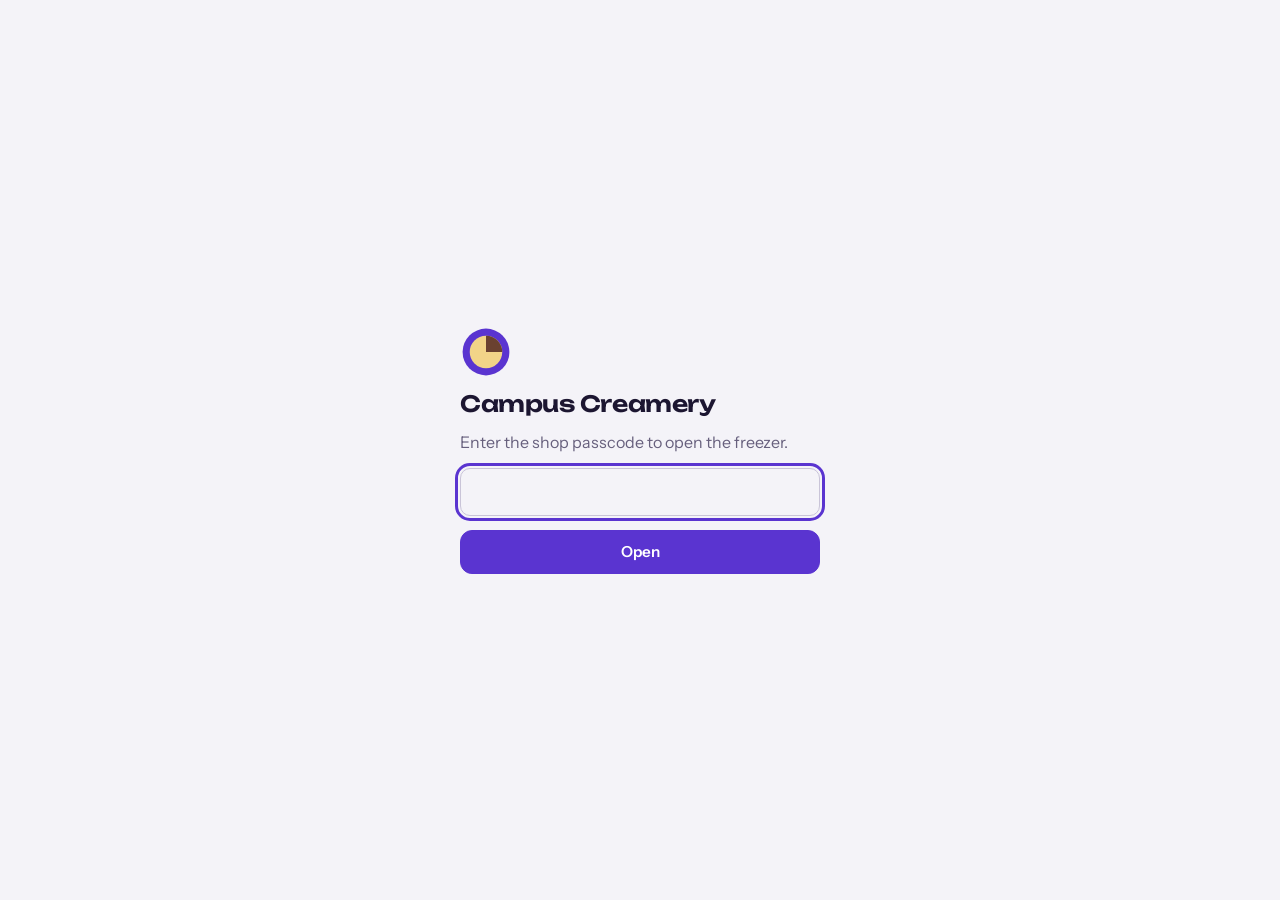
==== commit 3f3642c6: "Biscoff, exclusive flavors and toppings, cleaning supplies, add any item to an order - Biscoff track" ====
--- a/index.html
+++ b/index.html
@@ -245,6 +245,10 @@
 .team-row { gap: 8px; }
 .team-row input[type=text] { max-width: 9.5em; }
 .team-row input[type=tel] { flex: 1; min-width: 0; padding: 9px 11px; border-radius: 10px; border: 1px solid var(--rule-strong); background: var(--ground); min-height: 44px; font-size: 1rem; }
+.field.add-line { grid-template-columns: minmax(0, 1fr); }
+.field.add-line select { width: 100%; }
+.field .times { grid-column: 1 / -1; }
+.field .times input { flex: 1 1 7em; min-width: 0; }
 
 body { padding-top: env(safe-area-inset-top, 0px); }
 </style>
@@ -271,7 +275,8 @@
       <div class="col">
         <section class="section" id="freezer" style="order:1"><div class="empty">Loading your counts…</div></section>
         <section class="section" id="pantry" style="order:4"></section>
-        <section class="section" id="week" style="order:5"></section>
+        <section class="section" id="exclusive" style="order:5"></section>
+        <section class="section" id="week" style="order:6"></section>
       </div>
       <div class="col">
         <section class="section" id="gordon" style="order:2"></section>
@@ -279,7 +284,7 @@
       </div>
       <section class="section" id="activity" style="order:7"></section>
     </div>
-    <p class="foot">Not tracked here: Biscoff, Nutella, cups and Dairy Free. Square sales arrive about every 15 minutes. Servings per tub and mix-in amounts adjust a little with every count.</p>
+    <p class="foot">Not tracked here: Nutella, cups and Dairy Free. Exclusive toppings and cleaning supplies change only when you count them or a delivery comes in. Square sales arrive about every 15 minutes. Servings per tub and mix-in amounts adjust a little with every count.</p>
   </div>
   <nav class="bar-bottom" aria-label="Actions">
     <button class="btn primary" data-act="open-count">Count</button>
@@ -306,9 +311,9 @@
     { key: "chocolate", name: "Chocolate", group: "ice", unit: "tub", supplier: "gordon", code: "442683", pack: 1, price: 31.79, step: 0.25 },
     { key: "exclusive", name: "Exclusive", group: "ice", unit: "tub", supplier: "gordon", code: "", pack: 1, price: 0, step: 0.25 },
     { key: "oreos", name: "Oreos", group: "mix", shelf: "cookies", color: "#2f2a3a", unit: "box", unitNote: "156 cookies", perUnit: 156, supplier: "sams", buy: "OREO 12-pack, 156 cookies", pack: 1, price: 10.98, step: 0.25 },
-    { key: "brownies", name: "Brownies", group: "mix", shelf: "cookies", color: "#5b3a2a", unit: "serving", perUnit: 1, supplier: "sams", buy: "Little Debbie Cosmic Brownies, 24 ct (48 servings)", pack: 48, price: 10.48, step: 1 },
+    { key: "brownies", name: "Brownies", group: "mix", shelf: "cookies", color: "#5b3a2a", unit: "serving", perUnit: 1, supplier: "sams", buy: "Little Debbie Cosmic Brownies, 24 ct (48 servings)", pack: 48, price: 10.78, step: 1 },
     { key: "strawberries", name: "Strawberries", group: "mix", shelf: "fruit", color: "#d2475a", unit: "bag", unitNote: "4 lb", perUnit: 51, supplier: "sams", buy: "Member's Mark Sliced Strawberries, 4 lb", pack: 1, price: 7.98, step: 0.25 },
-    { key: "blueberries", name: "Blueberries", group: "mix", shelf: "fruit", color: "#4a5fb8", unit: "bag", unitNote: "4 lb", perUnit: 71, supplier: "sams", buy: "Member's Mark Blueberries, 64 oz", pack: 1, price: 9.17, step: 0.25 },
+    { key: "blueberries", name: "Blueberries", group: "mix", shelf: "fruit", color: "#4a5fb8", unit: "bag", unitNote: "4 lb", perUnit: 71, supplier: "sams", buy: "Member's Mark Blueberries, 64 oz", pack: 1, price: 9.77, step: 0.25 },
     { key: "bananas", name: "Bananas", group: "mix", shelf: "fruit", color: "#e2c14a", unit: "bag", unitNote: "5 lb", perUnit: 64, supplier: "gordon", code: "600645", buy: "Sliced frozen bananas, 5 lb", pack: 1, price: 13.56, step: 0.25 },
     { key: "ctc", name: "Cinnamon Toast Crunch", group: "mix", shelf: "cereal", color: "#c98a3e", unit: "box", unitNote: "about 19 oz, a 49.5 oz Sam's box counts as 2½", perUnit: 42, supplier: "sams", buy: "Cinnamon Toast Crunch, 49.5 oz", pack: 2.6, price: 7.98, step: 0.25 },
     { key: "fruitypebbles", name: "Fruity Pebbles", group: "mix", shelf: "cereal", color: "#d9608f", unit: "box", unitNote: "about 19 oz, a 38 oz Sam's box counts as 2", perUnit: 42, supplier: "sams", buy: "Fruity Pebbles, 38 oz", pack: 2.0, price: 6.48, step: 0.25 },
@@ -322,9 +327,18 @@
     { key: "graham", name: "Graham crackers", group: "mix", shelf: "cookies", color: "#b9874f", unit: "pack", unitNote: "4 boxes, about 208 half crackers", perUnit: 208, supplier: "sams", buy: "Honey Maid Graham Crackers, 4-pack", pack: 1, price: 8.98, step: 0.25 },
     { key: "matcha", name: "Matcha", group: "mix", shelf: "other", color: "#6f9a4a", unit: "bag", unitNote: "14.1 oz", perUnit: 110, supplier: "sams", buy: "Jade Leaf Matcha Latte Mix, 14.1 oz", pack: 1, price: 19.48, step: 0.25 },
     { key: "granola", name: "Granola", group: "mix", shelf: "other", color: "#b08a52", unit: "bag", unitNote: "32 oz", perUnit: 50, supplier: "sams", buy: "Member's Mark Honey Almond Granola, 32 oz", pack: 1, price: 6.56, step: 0.25 },
+    { key: "biscoff", name: "Biscoff", group: "mix", shelf: "cookies", color: "#b5733a", unit: "pack", unitNote: "8.8 oz, 32 cookies", perUnit: 32, supplier: "any", buy: "Biscoff cookies, 8.8 oz pack", pack: 1, price: 0, step: 0.25 },
+    // Exclusive toppings. Square has no button for them, so they change only when counted
+    // or delivered, and the app never reorders them.
+    { key: "chips", name: "Chips", group: "excl", color: "#e0b43c", unit: "bag", unitNote: "Ruffles, 15.6 oz", perUnit: 1, supplier: "sams", buy: "Ruffles Original Potato Chips, 15.625 oz", pack: 1, price: 4.48, step: 0.25, manual: true },
+    { key: "pretzels", name: "Pretzels", group: "excl", color: "#a8662e", unit: "barrel", unitNote: "Utz Mini Twists, 60 oz", perUnit: 1, supplier: "sams", buy: "Utz Mini Twist Pretzels, 60 oz", pack: 1, price: 8.54, step: 0.25, manual: true },
+    { key: "reesescups", name: "Reese's cups", group: "excl", color: "#e2702b", unit: "bag", unitNote: "65 snack-size cups", perUnit: 1, supplier: "sams", buy: "REESE'S Peanut Butter Cups, Snack Size, 65 pcs", pack: 1, price: 9.98, step: 0.25, manual: true },
     { key: "spoons", name: "Spoons", group: "supply", shelf: "supply", color: "#9aa3ad", unit: "box", unitNote: "600", perUnit: 600, supplier: "sams", buy: "Member's Mark Heavyweight Spoons, 600 ct", pack: 1, price: 16.82, step: 0.25 },
     { key: "coke", name: "Coke for floats", group: "supply", shelf: "supply", color: "#c4302b", unit: "can", perUnit: 1, supplier: "sams", buy: "Coca-Cola 12 oz cans, 35 pack", pack: 35, price: 20.38, step: 1 },
     { key: "rootbeer", name: "Root beer for floats", group: "supply", shelf: "supply", color: "#7b4b2a", unit: "can", perUnit: 1, supplier: "sams", buy: "Mug Root Beer mini cans, 30 pack", pack: 30, price: 15.48, step: 1 },
+    // Cleaning: counted by hand only. At buyAt or fewer, the app says to buy enough to get back to restockTo.
+    { key: "spray", name: "Cleaning spray", group: "clean", shelf: "clean", color: "#3f9fb5", unit: "bottle", perUnit: 1, supplier: "sams", buy: "Cleaning spray", pack: 1, price: 0, step: 1, manual: true, buyAt: 1, restockTo: 3 },
+    { key: "wipes", name: "Cleaning wipes", group: "clean", shelf: "clean", color: "#6fb58a", unit: "pack", perUnit: 1, supplier: "sams", buy: "Cleaning wipes", pack: 1, price: 0, step: 1, manual: true, buyAt: 1, restockTo: 2 },
   ];
   const BY_KEY = Object.fromEntries(CATALOG.map(c => [c.key, c]));
   const ICE = ["vanilla", "chocolate", "exclusive"];
@@ -340,9 +354,9 @@
     "Fruity Pebbles": "fruitypebbles", "Cap'n Crunch": "capncrunch", "Reece's Puffs": "reesespuffs",
     "Reese's Puffs": "reesespuffs", "Cocoa Puffs": "cocoapuffs", "Froot Loops": "frootloops",
     "Frosted Flakes": "frostedflakes", "Honey Nut Cheerios": "honeynut", "Graham Crackers": "graham", "Cookie Crisp": "cookiecrisp",
-    "Matcha": "matcha", "Granola": "granola",
+    "Matcha": "matcha", "Granola": "granola", "Biscoff": "biscoff",
   };
-  const MANUAL = new Set(["Biscoff", "Nutella", "Dairy Free Vanilla", "Cone"]);
+  const MANUAL = new Set(["Nutella", "Dairy Free Vanilla", "Cone"]);
   const BASE_MAP = { "Vanilla": "vanilla", "Chocolate": "chocolate", "Exclusive": "exclusive" };
 
   function usageOfRow(list, mod, item, qty) {
@@ -394,21 +408,26 @@
   }
 
   // ---------- Square rows -> tables ----------
-  function dailyTables(rows) {
-    const base = {}, usage = {};
+  // exNames: lowercase names of exclusive flavors, in case Square ever gets a button per flavor.
+  function dailyTables(rows, exNames) {
+    const base = {}, usage = {}, ex = exNames || new Set();
     for (const r of rows) {
       const b = (base[r.day] ||= { vanilla: 0, chocolate: 0, exclusive: 0, any: 0 });
-      if (r.list === "Ice Cream Base") { b.any += r.qty; if (BASE_MAP[r.mod]) b[BASE_MAP[r.mod]] += r.qty; }
+      if (r.list === "Ice Cream Base") { b.any += r.qty; if (BASE_MAP[r.mod]) b[BASE_MAP[r.mod]] += r.qty; else if (ex.has(String(r.mod).toLowerCase())) b.exclusive += r.qty; }
       const u = usageOfRow(r.list, r.mod, r.item, r.qty).items, d = (usage[r.day] ||= {});
       for (const k in u) d[k] = (d[k] || 0) + u[k];
     }
     return { base, usage };
   }
+  // Hourly rows count from the count's hour on, unless the count came in that hour's second half.
+  function afterCount(hour, sinceStamp) {
+    const sinceHour = sinceStamp.slice(0, 13) + ":00:00", min = +sinceStamp.slice(14, 16);
+    return !(hour < sinceHour || (hour === sinceHour && min >= 30));
+  }
   function usageSince(hourlyRows, sinceStamp) {
-    const sinceHour = sinceStamp.slice(0, 13) + ":00:00", min = +sinceStamp.slice(14, 16);
     const out = {}, unmapped = new Set();
     for (const r of hourlyRows) {
-      if (r.hour < sinceHour || (r.hour === sinceHour && min >= 30)) continue;
+      if (!afterCount(r.hour, sinceStamp)) continue;
       const { items, unmapped: u } = usageOfRow(r.list, r.mod, r.item, r.qty);
       if (u) unmapped.add(u);
       for (const k in items) out[k] = (out[k] || 0) + items[k];
@@ -424,7 +443,12 @@
     const out = {}, unmapped = new Set();
     for (const cat of CATALOG) {
       const c = latest[cat.key];
-      if (!c) { out[cat.key] = null; continue; }
+      if (!c) {
+        // Hand-counted items that were never counted still show what has been delivered.
+        const got = cat.manual ? deliveries.filter(d => d.item === cat.key).reduce((s, d) => s + d.qty, 0) : 0;
+        out[cat.key] = got > 0 ? { value: got, counted: null, countedAt: null, delivered: got, used: 0, usedRaw: 0, uncounted: true } : null;
+        continue;
+      }
       const { usage, unmapped: um } = usageSince(hourlyRows, localStamp(new Date(c.at)));
       um.forEach(u => unmapped.add(u));
       const delivered = deliveries.filter(d => d.item === cat.key && d.at > c.at).reduce((s, d) => s + d.qty, 0);
@@ -432,6 +456,34 @@
       out[cat.key] = { value: c.value + delivered - used, counted: c.value, countedAt: c.at, delivered, used, usedRaw: usage[cat.key] || 0 };
     }
     return { stock: out, unmapped: [...unmapped] };
+  }
+
+  // ---------- exclusive flavors ----------
+  // st.exclusives: [{ name, serving, since }]. Square has one "Exclusive" button, so its
+  // sales are split evenly across the flavors being served right now. A base option named
+  // after a flavor (if Square ever gets one) counts for that flavor alone. Counts of a flavor
+  // from before it was added (since) don't apply.
+  const exList = st => Array.isArray(st.exclusives) ? st.exclusives.filter(f => f && f.name) : [];
+  const exActive = st => Array.isArray(st.exclusives) ? exList(st).some(f => f.serving) : !!(st.exclusive && st.exclusive.active);
+  function exclusiveStocks(counts, deliveries, hourlyRows, st) {
+    const flavors = exList(st), serving = flavors.filter(f => f.serving).length, out = {};
+    for (const f of flavors) {
+      const nm = f.name.toLowerCase();
+      let c = null;
+      for (const x of counts) if (x.item === "exclusive" && String(x.name || "").toLowerCase() === nm && (!f.since || x.at >= f.since) && (!c || x.at > c.at)) c = x;
+      if (!c) { out[f.name] = null; continue; }
+      const since = localStamp(new Date(c.at));
+      let sold = 0;
+      for (const r of hourlyRows) {
+        if (r.list !== "Ice Cream Base" || !afterCount(r.hour, since)) continue;
+        if (r.mod === "Exclusive") { if (f.serving && serving) sold += r.qty / serving; }
+        else if (String(r.mod).toLowerCase() === nm) sold += r.qty;
+      }
+      const delivered = deliveries.filter(d => d.item === "exclusive" && String(d.name || "").toLowerCase() === nm && d.at > c.at).reduce((s, d) => s + d.qty, 0);
+      const used = sold / st.yields.exclusive;
+      out[f.name] = { value: c.value + delivered - used, counted: c.value, countedAt: c.at, delivered, used, usedRaw: sold };
+    }
+    return out;
   }
 
   // ---------- forecasting ----------
@@ -461,7 +513,7 @@
       else { const r = openDays(base, today, 7); const m = r.length ? r.reduce((s, d) => s + base[d][f], 0) / r.length / y : 0; hi[f] = 1.5 * m; lo[f] = 0.5 * m; mean[f] = m; }
     }
     hi.exclusive = lo.exclusive = mean.exclusive = 0;
-    if (st.exclusive && st.exclusive.active) {
+    if (exActive(st)) {
       const share = exclusiveShare(base, today), y = st.yields.exclusive;
       const nightScoops = d => base[d].vanilla + base[d].chocolate + base[d].exclusive;
       const ref = past.length ? past.map(nightScoops) : openDays(base, today, 7).map(nightScoops);
@@ -607,7 +659,7 @@
   // order stops the app from asking for the same things again.
   function planSupplies({ stock, base, usage, settings: st, nowStamp, pending }) {
     const biz = stampBusinessDate(nowStamp);
-    const items = CATALOG.filter(c => c.group !== "ice");
+    const items = CATALOG.filter(c => c.group !== "ice" && !c.manual);
     const incoming = {};
     for (const o of pending || []) for (const [k, q] of Object.entries(o.lines || {})) {
       if (BY_KEY[k] && BY_KEY[k].group !== "ice" && q > 0) incoming[k] = (incoming[k] || 0) + q * (BY_KEY[k].pack || 1);
@@ -643,7 +695,16 @@
       }
       plans[sup] = { orderToday: due.length > 0, due: due.map(r => r.key), needBy, basket: basket.sort((a, b) => a.cover - b.cover), value: value() };
     }
-    return { rows, plans };
+    // Cleaning is counted by hand. At buyAt or fewer (and nothing already on order) it needs
+    // buying, enough to get back to restockTo. It never forces an order on its own.
+    const clean = CATALOG.filter(c => c.group === "clean").map(c => {
+      const s = stock[c.key], inc = incoming[c.key] || 0;
+      if (!s) return { key: c.key, status: "uncounted" };
+      const have = Math.max(0, s.value);
+      return { key: c.key, stock: s.value, incoming: inc, countedAt: s.countedAt, status: inc > 0 ? "ordered" : have <= c.buyAt + 1e-9 ? "buy" : "ok", packs: Math.max(1, Math.ceil(c.restockTo - have - inc - 1e-9)) };
+    });
+    plans.clean = { basket: clean.filter(r => r.status === "buy").map(r => ({ key: r.key, packs: r.packs, low: true })) };
+    return { rows, plans, clean };
   }
 
   // ---------- learning from counts ----------
@@ -665,7 +726,7 @@
   }
 
   return { TZ, CATALOG, BY_KEY, ICE, SUPPLIER, EXCLUSIVE_OPTIONS, DOW, DOW_LONG, usageOfRow, localStamp, businessDate, addDays, weekday, stampBusinessDate,
-    exclusiveShare, quarter, fmtQ, fmtUnits, dailyTables, usageSince, estimates, forecastNight, mixNight, nightFloor, shares, flavorFloors, planGordon, simulateWeek, planSupplies, learn, perUnit };
+    exclusiveShare, exList, exActive, exclusiveStocks, afterCount, quarter, fmtQ, fmtUnits, dailyTables, usageSince, estimates, forecastNight, mixNight, nightFloor, shares, flavorFloors, planGordon, simulateWeek, planSupplies, learn, perUnit };
 })();
 if (typeof module !== "undefined") module.exports = Engine;
 
@@ -755,7 +816,8 @@
   cap: 18, floors: { sunWed: 6, thuSat: 10 },
   gordon: { windows: [{ label: "10 AM to 2 PM", cutoff: "09:30" }, { label: "2 to 5 PM", cutoff: "13:00" }], minimum: 75, fee: 10 },
   supplies: { topUpBelow: 10, coverTo: 14, samsMinimum: 50 },
-  exclusive: { active: false, name: "", since: null },
+  exclusive: { active: false, name: "", since: null },   // before flavors were a list
+  exclusives: [],   // [{ name, serving, since }] exclusive flavors in the freezer
   yields: { vanilla: 21, chocolate: 25, exclusive: 22 }, adjust: {}, closedDates: [], learnLog: [],
   team: []   // [{ name, phone }] who gets pickup texts
 };
@@ -782,19 +844,38 @@
     else s[k] = d[k];
   }
   if (!Array.isArray(s.gordon.windows) || !s.gordon.windows.length) s.gordon.windows = DEFAULTS.gordon.windows;
+  if (!Array.isArray(s.exclusives)) s.exclusives = [];
+  if (!Array.isArray(d.exclusives) && d.exclusive && d.exclusive.active && d.exclusive.name) s.exclusives = [{ name: d.exclusive.name, serving: true, since: d.exclusive.since || null }];
   return s;
 }
-const exOn = st => !!(st.exclusive && st.exclusive.active);
-function nameOf(key, st) { return key === "exclusive" ? (exOn(st) && st.exclusive.name ? st.exclusive.name : "Exclusive") : E.BY_KEY[key].name; }
+function nameOf(key, st) { return key === "exclusive" ? "Exclusive" : E.BY_KEY[key] ? E.BY_KEY[key].name : key; }
 // The exclusive is restocked by hand, so it carries no item code or price here.
-function codeOf(key, st) { return key === "exclusive" ? "" : (E.BY_KEY[key].code || ""); }
-function priceOf(key, st) { return key === "exclusive" ? 0 : E.BY_KEY[key].price; }
-// Counts of the exclusive from before the current flavor started don't apply to it.
-function countsFor(st) {
-  const since = exOn(st) ? st.exclusive.since : null;
-  const name = exOn(st) ? (st.exclusive.name || "").toLowerCase() : "";
-  return S.data.counts.filter(c => c.item !== "exclusive" || (exOn(st) && (!since || c.at >= since) && (c.name == null || c.name.toLowerCase() === name)));
-}
+function codeOf(key, st) { return key === "exclusive" || !E.BY_KEY[key] ? "" : (E.BY_KEY[key].code || ""); }
+function priceOf(key, st) { return key === "exclusive" || !E.BY_KEY[key] ? 0 : E.BY_KEY[key].price; }
+// Exclusive flavors are tracked per flavor (see Engine.exclusiveStocks), not as one item.
+function countsFor(st) { return S.data.counts.filter(c => c.item !== "exclusive"); }
+// Latest count of each exclusive flavor since it was added, for before sales load.
+function exLatest(st) {
+  const out = {};
+  for (const f of E.exList(st)) {
+    let c = null; const nm = f.name.toLowerCase();
+    for (const x of S.data.counts) if (x.item === "exclusive" && String(x.name || "").toLowerCase() === nm && (!f.since || x.at >= f.since) && (!c || x.at > c.at)) c = x;
+    out[f.name] = c;
+  }
+  return out;
+}
+function exValue(m, name, lcx) { const s = m.ex && m.ex[name]; return s ? Math.max(0, s.value) : lcx[name] ? lcx[name].value : null; }
+// Gordon's item code for a flavor we know, for reordering it by hand
+function exCode(name) { const w = String(name).toLowerCase().split(" ")[0]; const o = E.EXCLUSIVE_OPTIONS.find(x => x.name.toLowerCase().split(" ")[0] === w); return o ? o.code : ""; }
+// Hand-counted items: amount now and when it last changed (a count or a delivery)
+function manualState(key, m) {
+  const s = m.stock && m.stock[key], lc = latestCounts()[key];
+  const dels = S.data.deliveries.filter(d => d.item === key && (!lc || d.at > lc.at));
+  const v = s ? Math.max(0, s.value) : lc ? lc.value + dels.reduce((t, d) => t + d.qty, 0) : dels.length ? dels.reduce((t, d) => t + d.qty, 0) : null;
+  const at = [lc && lc.at].concat(dels.map(d => d.at)).filter(Boolean).sort().pop() || null;
+  return { v, at, counted: !!lc };
+}
+const incomingOf = key => S.data.orders.filter(o => o.status === "placed").reduce((t, o) => t + ((o.lines || {})[key] || 0), 0);
 function when(iso) { return new Date(iso).toLocaleString("en-US", { timeZone: E.TZ, weekday: "short", hour: "numeric", minute: "2-digit" }); }
 function nowStamp() { return E.localStamp(new Date()); }
 function calToday() { return nowStamp().slice(0, 10); }
@@ -856,7 +937,7 @@
 function defaultArrival(supplier) { const ns = nowStamp(), cal = ns.slice(0, 10); return supplier === "sams" && +ns.slice(11, 13) >= 16 ? E.addDays(cal, 1) : cal; }
 function latestCounts(list) { const l = {}; for (const c of (list || S.data.counts)) if (!l[c.item] || c.at > l[c.item].at) l[c.item] = c; return l; }
 function lineLabel(key, qty, st) {
-  const c = E.BY_KEY[key];
+  const c = E.BY_KEY[key]; if (!c) return `${qty} × ${key}`;
   return c.group === "ice" ? `${qty} ${nameOf(key, st)} tub${qty === 1 ? "" : "s"}` : `${qty} × ${c.buy || c.name}`;
 }
 
@@ -916,12 +997,17 @@
   const st = settings(), ns = nowStamp(), today = E.stampBusinessDate(ns), cal = ns.slice(0, 10);
   const m = { st, today, cal, ns, ready: false };
   if (!S.daily || !S.hourly) return m;
-  const { base, usage } = E.dailyTables(S.daily);
+  const flavors = E.exList(st), exNames = new Set(flavors.map(f => f.name.toLowerCase()));
+  const { base, usage } = E.dailyTables(S.daily, exNames);
   const est = E.estimates(countsFor(st), S.data.deliveries, S.hourly, st);
-  Object.assign(m, { base, usage, stock: est.stock, unmapped: est.unmapped });
+  // Exclusive flavors are tracked one by one; the freezer and planner see their total.
+  m.ex = E.exclusiveStocks(S.data.counts, S.data.deliveries, S.hourly, st);
+  const exKnown = Object.values(m.ex).filter(Boolean);
+  est.stock.exclusive = exKnown.length ? { value: exKnown.reduce((t, x) => t + Math.max(0, x.value), 0) } : null;
+  Object.assign(m, { base, usage, stock: est.stock, unmapped: est.unmapped.filter(u => !exNames.has(String(u).toLowerCase())) });
   const sold = {}, start = today + "T04:00:00";
   for (const r of S.hourly) if (r.hour >= start && r.list === "Ice Cream Base") {
-    const k = { Vanilla: "vanilla", Chocolate: "chocolate", Exclusive: "exclusive" }[r.mod]; if (k) sold[k] = (sold[k] || 0) + r.qty;
+    const k = { Vanilla: "vanilla", Chocolate: "chocolate", Exclusive: "exclusive" }[r.mod] || (exNames.has(String(r.mod).toLowerCase()) ? "exclusive" : null); if (k) sold[k] = (sold[k] || 0) + r.qty;
   }
   m.soldTonight = sold;
   const placed = S.data.orders.filter(o => o.status === "placed");
@@ -936,14 +1022,18 @@
     m.plan = E.planGordon({ stock: now0, soldTonight: sold, pending: m.pendingGordon, base, settings: st, nowStamp: ns });
     m.week = E.simulateWeek({ stock: now0, soldTonight: sold, pending: m.pendingGordon, todayPlan: m.plan, base, settings: st, nowStamp: ns });
   }
-  if (exOn(st) && m.stock.exclusive) {
-    // Nights the exclusive lasts at an average pace (it is never reordered by the app)
-    let left = Math.max(0, m.stock.exclusive.value), k = 0;
+  // Nights each flavor on the menu lasts at an average pace (never reordered by the app).
+  // Square's one Exclusive button is shared evenly by the flavors on the menu.
+  m.exNights = {};
+  const nServing = flavors.filter(f => f.serving).length;
+  for (const f of flavors) {
+    const s = m.ex[f.name]; if (!s || !f.serving) continue;
+    let left = Math.max(0, s.value), k = 0;
     for (; k < 28 && left > 0.05; k++) {
-      const ds = E.addDays(today, k), f = E.forecastNight(ds, base, st, today);
-      left -= k === 0 ? Math.max(0, f.mean.exclusive - (sold.exclusive || 0) / st.yields.exclusive) : f.mean.exclusive;
-    }
-    m.exNights = k;
+      const ds = E.addDays(today, k), per = E.forecastNight(ds, base, st, today).mean.exclusive / nServing;
+      left -= k === 0 ? Math.max(0, per - (sold.exclusive || 0) / st.yields.exclusive / nServing) : per;
+    }
+    m.exNights[f.name] = k;
   }
   m.pendingSams = placed.filter(o => o.supplier === "sams");
   m.sup = E.planSupplies({ stock: m.stock, base, usage, settings: st, nowStamp: ns, pending: placed });
@@ -981,7 +1071,7 @@
   if (m.ready && m.unmapped && m.unmapped.length) a += `<div class="flag soon"><strong>New items in Square</strong><span>Not tracked yet: ${m.unmapped.map(esc).join(", ")}. Ask Claude to add them.</span></div>`;
   if (S.truncated) a += `<div class="flag soon"><span>Some items haven't been counted in a long time. Recount them so their numbers stay accurate.</span></div>`;
   $("alerts").innerHTML = a;
-  renderFreezer(m); renderGordon(m); renderSams(m); renderPantry(m); renderWeek(m); renderActivity(m);
+  renderFreezer(m); renderGordon(m); renderSams(m); renderPantry(m); renderExclusive(m); renderWeek(m); renderActivity(m);
 }
 
 const LID = { v: ["var(--van)", "var(--van-rim)"], c: ["var(--choc)", "var(--choc-rim)"], e: ["var(--mint)", "var(--mint-rim)"] };
@@ -1002,7 +1092,8 @@
     el.innerHTML = `<div class="section-head"><h2>Freezer</h2></div><div class="empty">No ice cream count yet. Tap <strong>Count</strong> and enter the tubs of each flavor, in quarters.</div>`;
     return;
   }
-  const val = k => k === "exclusive" && !exOn(st) ? 0 : m.stock && m.stock[k] ? Math.max(0, m.stock[k].value) : (lc[k] ? lc[k].value : 0);
+  const lcx = exLatest(st), exVals = E.exList(st).map(f => [f.name, exValue(m, f.name, lcx)]).filter(([, x]) => x != null);
+  const val = k => k === "exclusive" ? exVals.reduce((t, [, x]) => t + x, 0) : m.stock && m.stock[k] ? Math.max(0, m.stock[k].value) : (lc[k] ? lc[k].value : 0);
   const v = val("vanilla"), c = val("chocolate"), e = val("exclusive");
   const total = v + c + e, cap = st.cap, slots = Math.max(cap, Math.ceil(total - 1e-9));
   const floor = E.nightFloor(m.today, st);
@@ -1014,6 +1105,7 @@
   for (let i = 0; i < cap; i++) { const f = Math.max(0, Math.min(1, total - i)); segs += `<span class="seg"><i style="width:${Math.round(f * 100)}%"></i></span>`; }
   const state = total > cap ? `<span class="pill now">Over by ${fmtQ(total - cap)}</span>` : total < floor ? `<span class="pill soon">Below ${fmtQ(floor)}</span>` : `<span class="pill ok">Room for ${fmtQ(cap - total)}</span>`;
   const tally = (k, kind) => {
+    if (k === "exclusive") return `<div class="tally"><span class="name"><span class="swatch" style="background:${LID[kind][0]};border-color:${LID[kind][1]}"></span>Exclusive</span><span class="n">${fmtQ(val(k))}<small>tubs</small></span><span class="sub">${esc(exVals.map(([n, x]) => `${n} ${fmtQ(x)}`).join(", "))}. Details under Exclusive.</span></div>`;
     const s = m.stock && m.stock[k], cnt = lc[k];
     let sub = "Not counted";
     if (s) {
@@ -1022,28 +1114,61 @@
       if (s.used > 0.05) bits.push(`${fmtQ(s.used)} sold since`);
       sub = bits.join(", ");
     } else if (cnt) sub = `Counted ${when(cnt.at)}`;
-    let extra = "";
-    if (k === "exclusive") {
-      const counted = !!(s || cnt);
-      if (!counted) sub = "Not counted yet";
-      else if (val(k) <= 0.05) sub = "Out. Restock it when you're ready, then set the new flavor here.";
-      else if (m.exNights != null) sub += `. About ${m.exNights >= 28 ? "4+ weeks" : m.exNights + " night" + (m.exNights === 1 ? "" : "s")} left at a normal pace. Not reordered by the app.`;
-      extra = `<button class="btn quiet small" data-act="open-exclusive">${counted ? "Change" : "Enter its tubs"}</button>`;
-    }
-    return `<div class="tally"><span class="name"><span class="swatch" style="background:${LID[kind][0]};border-color:${LID[kind][1]}"></span>${esc(nameOf(k, st))}</span><span class="n">${fmtQ(val(k))}<small>tubs</small></span><span class="sub">${sub}</span>${extra}</div>`;
+    return `<div class="tally"><span class="name"><span class="swatch" style="background:${LID[kind][0]};border-color:${LID[kind][1]}"></span>${esc(nameOf(k, st))}</span><span class="n">${fmtQ(val(k))}<small>tubs</small></span><span class="sub">${sub}</span></div>`;
   };
-  const showE = exOn(st);
+  const showE = exVals.length > 0;
   el.innerHTML = `
     <div class="section-head"><h2>Freezer</h2>${state}</div>
-    <div class="freezer"><div class="freezer-well" role="img" aria-label="${fmtQ(total)} of ${cap} tubs: ${fmtQ(v)} vanilla, ${fmtQ(c)} chocolate${showE ? ", " + fmtQ(e) + " " + esc(nameOf("exclusive", st)) : ""}">${lids}</div></div>
+    <div class="freezer"><div class="freezer-well" role="img" aria-label="${fmtQ(total)} of ${cap} tubs: ${fmtQ(v)} vanilla, ${fmtQ(c)} chocolate${showE ? ", " + fmtQ(e) + " exclusive" : ""}">${lids}</div></div>
     <div class="readout"><span class="big">${fmtQ(total)}<span>of ${cap} tubs</span></span></div>
     <div class="meter" style="--cap:${cap}" aria-hidden="true"><span class="floormark ${floor / cap > 0.7 ? "end" : floor / cap < 0.2 ? "start" : ""}" style="left:${Math.min(100, (floor / cap) * 100)}%">Floor ${fmtQ(floor)} tonight</span>${segs}</div>
-    <div class="tallies">${tally("vanilla", "v")}${tally("chocolate", "c")}${showE ? tally("exclusive", "e") : ""}</div>
-    ${showE ? "" : `<div class="actions"><button class="btn quiet" data-act="open-exclusive">Add an exclusive flavor</button></div>`}`;
+    <div class="tallies">${tally("vanilla", "v")}${tally("chocolate", "c")}${showE ? tally("exclusive", "e") : ""}</div>`;
+}
+
+// ---------- exclusive ----------
+// Flavors count down from Square's Exclusive button; toppings change only when counted or
+// delivered. Nothing here is ever reordered by the app.
+function goodIcons(c, units) {
+  let icons = ""; const full = Math.floor(units + 1e-9), part = units - full, show = Math.min(full, 5);
+  for (let i = 0; i < show; i++) icons += pkgSVG(c, 1);
+  if (full > 5) icons += `<span class="more">+${full - 5}</span>`;
+  if (part > 0.06 || units < 0.06) icons += pkgSVG(c, part);
+  return icons;
+}
+function manualGood(c, m, pill) {
+  const ms = manualState(c.key, m), v = ms.v;
+  const meta = v == null ? "Not counted yet" : !ms.at ? E.fmtUnits(c.key, v) : ms.counted ? `${E.fmtUnits(c.key, v)}, updated ${when(ms.at)}` : `${E.fmtUnits(c.key, v)} delivered ${when(ms.at)}, not counted yet`;
+  return `<div class="good"><div class="pkgs">${goodIcons(c, v || 0)}</div><div><div class="nm">${esc(c.name)}</div><div class="meta">${esc(meta)}</div></div><div class="right">${pill || ""}</div></div>`;
+}
+function renderExclusive(m) {
+  const el = $("exclusive"); if (!el) return;
+  const st = m.st, flavors = E.exList(st), lcx = exLatest(st), on = flavors.filter(f => f.serving).length;
+  const flav = flavors.map(f => {
+    const s = m.ex && m.ex[f.name], cnt = lcx[f.name], v = exValue(m, f.name, lcx), code = exCode(f.name), n = m.exNights && m.exNights[f.name];
+    let sub;
+    if (v == null) sub = "Not counted yet.";
+    else if (v <= 0.05) sub = `Out. Reorder it by hand when you're ready${code ? ", Gordon's item " + code : ""}.`;
+    else {
+      sub = s ? `Counted ${fmtQ(s.counted)} ${when(s.countedAt)}${s.used > 0.05 ? ", " + fmtQ(s.used) + " sold since" : ""}.` : `Counted ${when(cnt.at)}.`;
+      if (f.serving && n != null) sub += ` About ${n >= 28 ? "4+ weeks" : n + " night" + (n === 1 ? "" : "s")} left.`;
+    }
+    return `<div class="tally"><span class="name"><span class="swatch" style="background:var(--mint);border-color:var(--mint-rim)"></span>${esc(f.name)}</span><span class="n">${v == null ? "–" : fmtQ(v)}<small>tubs</small></span><span class="sub">${f.serving ? "On the menu" : "Not on the menu"}. ${esc(sub)}</span></div>`;
+  }).join("");
+  const tops = E.CATALOG.filter(c => c.group === "excl").map(c => {
+    const ms = manualState(c.key, m), inc = incomingOf(c.key);
+    const pill = inc > 0 ? `<span class="pill ok">Ordered</span>` : ms.v != null && ms.v <= 0.05 ? `<span class="pill now">Out</span>` : "";
+    return manualGood(c, m, pill);
+  }).join("");
+  el.innerHTML = `<div class="section-head"><h2>Exclusive</h2><span class="small muted">Used until it runs out. Never reordered by the app.</span></div>
+    ${flavors.length ? `<div class="tallies">${flav}</div>` : `<div class="empty">No exclusive flavor yet. Add one from Update exclusive.</div>`}
+    ${on > 1 ? `<p class="note">Square has one Exclusive button, so its sales are split evenly between the flavors on the menu. Counting fixes any drift.</p>` : ""}
+    <div class="shelf"><div class="shelf-name">Toppings</div><div class="goods">${tops}</div></div>
+    <div class="actions"><button class="btn" data-act="open-exclusive">Update exclusive</button></div>`;
 }
 
 function lineHTML(key, qty, st, note) {
   const c = E.BY_KEY[key], code = codeOf(key, st), price = priceOf(key, st);
+  if (!c) return "";
   const label = c.group === "ice" ? `${nameOf(key, st)} tub${qty === 1 ? "" : "s"}` : (c.buy || c.name);
   const sub = [SUP[c.supplier] ? `from ${SUP[c.supplier]}` : "", code ? `item ${code}` : "", note || ""].filter(Boolean).join(", ");
   return `<div class="line"><span class="q">${qty}</span><span class="what">${esc(label)}<br><span class="code">${esc(sub)}</span></span><span class="cost">${price ? money(qty * price) : ""}</span></div>`;
@@ -1129,7 +1254,7 @@
   const due = (m.pendingSams || []).map(o => placedCard(o, m)).join(""), plan = m.sup.plans.sams;
   const anyPlan = m.sup.plans.any || { basket: [], due: [], orderToday: false };
   S.lastSams = null;
-  const left = x => x.filler ? "added to reach the delivery minimum" : x.cover <= 0 ? "won't last tonight" : `about ${x.cover} night${x.cover === 1 ? "" : "s"} left`;
+  const left = x => x.low ? `${E.fmtUnits(x.key, Math.max(0, m.stock[x.key].value))} left, buy more` : x.filler ? "added to reach the delivery minimum" : x.cover <= 0 ? "won't last tonight" : `about ${x.cover} night${x.cover === 1 ? "" : "s"} left`;
   const coverOf = keys => Math.min(...m.sup.rows.filter(r => keys.includes(r.key)).map(r => r.cover));
   const byWhen = cover => { const d = E.addDays(m.today, cover); return cover <= 0 ? "right away" : `before ${d === E.addDays(m.today, 1) ? "tomorrow night" : E.DOW_LONG[E.weekday(d)] + " night"}`; };
   // Items bought at any store (Cookie Crisp) ride along with a Sam's order. If one runs low
@@ -1138,10 +1263,18 @@
   const anyHTML = anyAlone ? `<div class="panel act"><div class="section-head"><h2>Buy ${anyPlan.basket.map(x => nameOf(x.key, st)).join(" and ")} ${byWhen(coverOf(anyPlan.due))}</h2><span class="when-chip">Buy now</span></div>
     <div class="lines">${anyPlan.basket.map(x => lineHTML(x.key, x.packs, st, left(x))).join("")}</div>
     <div class="actions"><button class="btn" data-act="bought-any" data-key="${esc(anyPlan.basket[0].key)}" data-qty="${anyPlan.basket[0].packs}">I bought it</button></div></div>` : "";
+  // Cleaning at 1 or fewer rides along with the next Sam's order; with none planned it gets
+  // its own card. It never makes an order happen by itself.
+  const clean = (m.sup.plans.clean || { basket: [] }).basket;
+  const cleanLeft = x => `${E.fmtUnits(x.key, Math.max(0, m.stock[x.key].value))} left, buy more`;
+  const cleanHTML = clean.length && !plan.basket.length ? `<div class="panel act"><div class="section-head"><h2>Buy more ${clean.map(x => nameOf(x.key, st).toLowerCase()).join(" and ")}</h2><span class="when-chip">Buy soon</span></div>
+    <div class="lines">${clean.map(x => lineHTML(x.key, x.packs, st, cleanLeft(x))).join("")}</div>
+    <p class="note">It goes on the next Sam's order by itself. If you pick some up first, add it so the count stays right.</p>
+    <div class="actions"><button class="btn" data-act="bought-any" data-key="${esc(clean[0].key)}" data-qty="${clean[0].packs}" data-src="sams">I bought it</button></div></div>` : "";
   const counted = m.sup.rows.some(r => E.BY_KEY[r.key].supplier === "sams" && r.status !== "uncounted");
-  if (!counted) { el.innerHTML = due + anyHTML + `<div class="panel"><h2>Sam's Club</h2><p class="muted">Count your mix-ins to plan Sam's orders.</p></div>`; return; }
-  if (!plan.basket.length) { el.innerHTML = due + anyHTML + (due ? "" : `<div class="panel"><div class="section-head"><h2>Sam's Club</h2><span class="pill ok">Stocked</span></div><p>Nothing needed for at least ${st.supplies.topUpBelow} nights.</p><div class="actions"><button class="btn" data-act="log-sams">Log an order you placed</button></div></div>`); return; }
-  const basket = plan.basket.concat(anyAlone ? [] : anyPlan.basket);
+  if (!counted) { el.innerHTML = due + anyHTML + cleanHTML + `<div class="panel"><h2>Sam's Club</h2><p class="muted">Count your mix-ins to plan Sam's orders.</p></div>`; return; }
+  if (!plan.basket.length) { el.innerHTML = due + anyHTML + cleanHTML + (due ? "" : `<div class="panel"><div class="section-head"><h2>Sam's Club</h2><span class="pill ok">Stocked</span></div><p>Nothing needed for at least ${st.supplies.topUpBelow} nights.</p><div class="actions"><button class="btn" data-act="log-sams">Log an order you placed</button></div></div>`); return; }
+  const basket = plan.basket.concat(anyAlone ? [] : anyPlan.basket).concat(clean);
   const lines = Object.fromEntries(basket.map(x => [x.key, x.packs]));
   const total = plan.value, fee = total < st.supplies.samsMinimum;
   const needDay = plan.orderToday ? m.today : plan.needBy;
@@ -1192,7 +1325,10 @@
       return `<div class="good"><div class="pkgs">${icons}</div><div><div class="nm">${esc(c.name)}</div><div class="meta">${esc(pct)}</div></div><div class="right"><span class="pill ${r.incoming > 0 ? "ok" : r.status}">${r.incoming > 0 ? "Ordered" : label[r.status]}</span><span class="meta">${left}</span></div></div>`;
     }).join("") + `</div></div>`;
   }
-  const unc = rows.filter(r => r.status === "uncounted");
+  const cleanPill = { buy: `<span class="pill soon">Buy more</span>`, ordered: `<span class="pill ok">Ordered</span>`, ok: `<span class="pill ok">Fine</span>`, uncounted: "" };
+  const cleanRows = (m.sup.clean || []).filter(r => r.status !== "uncounted");
+  if (cleanRows.length) html += `<div class="shelf"><div class="shelf-name">Cleaning</div><div class="goods">${cleanRows.map(r => manualGood(E.BY_KEY[r.key], m, cleanPill[r.status])).join("")}</div></div>`;
+  const unc = rows.filter(r => r.status === "uncounted").concat((m.sup.clean || []).filter(r => r.status === "uncounted"));
   el.innerHTML = `<div class="section-head"><h2>Pantry</h2><span class="small muted">Nights each item lasts at a busy pace</span></div>
     ${html || `<div class="empty">Count your mix-ins once and they show up here, with how full each box or bag is.</div>`}
     ${unc.length ? `<details class="more"><summary>Not counted yet (${unc.length})</summary><p>${unc.map(r => esc(E.BY_KEY[r.key].name)).join(", ")}. Count them once from the Count button and the app keeps track from then on.</p></details>` : ""}`;
@@ -1221,9 +1357,9 @@
   const el = $("activity"), ev = [], byAt = {};
   for (const c of S.data.counts) (byAt[c.at] ||= []).push(c);
   const cname = c => c.item === "exclusive" ? (c.name || "exclusive") : nameOf(c.item, m.st).toLowerCase();
-  for (const at in byAt) ev.push({ at, t: "Counted " + byAt[at].filter(c => E.BY_KEY[c.item]).map(c => `${cname(c)} ${c.item === "brownies" || E.BY_KEY[c.item].step === 1 ? Math.round(c.value) : fmtQ(c.value)}`).join(", ") });
-  for (const d of S.data.deliveries) ev.push({ at: d.at, t: `Received ${E.BY_KEY[d.item] && E.BY_KEY[d.item].step === 1 ? d.qty : fmtQ(d.qty)} ${nameOf(d.item, m.st).toLowerCase()}${SUP[d.source] ? " from " + SUP[d.source] : ""}` });
-  const packWord = (k, q) => E.BY_KEY[k].group === "ice" ? `${q} ${nameOf(k, m.st).toLowerCase()}` : `${nameOf(k, m.st).toLowerCase()} ×${q}`;
+  for (const at in byAt) if (byAt[at].some(c => E.BY_KEY[c.item])) ev.push({ at, t: "Counted " + byAt[at].filter(c => E.BY_KEY[c.item]).map(c => `${cname(c)} ${c.item === "brownies" || E.BY_KEY[c.item].step === 1 ? Math.round(c.value) : fmtQ(c.value)}`).join(", ") });
+  for (const d of S.data.deliveries) if (E.BY_KEY[d.item]) ev.push({ at: d.at, t: `Received ${E.BY_KEY[d.item].step === 1 ? d.qty : fmtQ(d.qty)} ${d.item === "exclusive" && d.name ? d.name.toLowerCase() : nameOf(d.item, m.st).toLowerCase()}${SUP[d.source] ? " from " + SUP[d.source] : ""}` });
+  const packWord = (k, q) => !E.BY_KEY[k] ? `${k} ×${q}` : E.BY_KEY[k].group === "ice" ? `${q} ${nameOf(k, m.st).toLowerCase()}` : `${nameOf(k, m.st).toLowerCase()} ×${q}`;
   for (const o of S.data.orders) if (o.reason !== "undo") ev.push({ at: o.placedAt, t: `Ordered from ${SUP[o.supplier]} for ${dayWord(o.arrivesOn, m.cal)}: ${Object.entries(o.lines || {}).filter(([, q]) => q > 0).map(([k, q]) => packWord(k, q)).join(", ")}${o.status === "cancelled" ? (o.reason === "not_coming" ? " (didn't come)" : " (cancelled)") : o.status === "arrived" ? " (arrived)" : ""}` });
   for (const n of (m.st.learnLog || []).slice(-6)) ev.push({ at: n.at, t: n.note });
   ev.sort((a, b) => (a.at < b.at ? 1 : -1));
@@ -1249,17 +1385,20 @@
     const brownies = `<div class="crow ${d.touched.brownies ? "touched" : ""}"><div><div class="cname">Brownies</div><div class="csub">${Math.round(d.vals.bLd * 48 + d.vals.bLoose)} servings. Little Debbie box = 48, small brownie = 1</div></div><span></span></div>
       <div class="crow"><div class="csub">Little Debbie boxes</div>${stepper("bLd", fmtQ(d.vals.bLd))}</div>
       <div class="crow"><div class="csub">Loose small brownies</div>${stepper("bLoose", String(Math.round(d.vals.bLoose)))}</div>`;
-    const ice = ["vanilla", "chocolate"].concat(exOn(st) ? ["exclusive"] : []);
+    const exRow = (f, i) => { const id = "fx" + i; return `<div class="crow ${d.touched[id] ? "touched" : ""}"><div><div class="cname">${esc(f)}</div><div class="csub">Exclusive. ${d.est[id] != null ? "App says " + fmtQ(d.est[id]) : "Not counted yet"}</div></div>${stepper(id, fmtQ(d.vals[id]))}</div>`; };
+    const grp = (title, g) => { const rows = E.CATALOG.filter(c => c.group === g); return rows.length ? `<div class="grp">${title}</div>${rows.map(c => c.key === "brownies" ? brownies : row(c.key)).join("")}` : ""; };
     body = `<p class="note" style="margin-top:10px">Tap + or − in quarters. Only rows you change get saved (green dot), and each becomes the new starting point. If a number is already right, tap + then − to confirm it.</p>
-      <div class="grp">Ice cream, in tubs</div>${ice.map(row).join("")}
-      <div class="grp">Mix-ins</div>${E.CATALOG.filter(c => c.group === "mix").map(c => c.key === "brownies" ? brownies : row(c.key)).join("")}
-      <div class="grp">Supplies</div>${E.CATALOG.filter(c => c.group === "supply").map(c => row(c.key)).join("")}`;
+      <div class="grp">Ice cream, in tubs</div>${["vanilla", "chocolate"].map(row).join("")}${d.flavors.map(exRow).join("")}
+      ${grp("Mix-ins", "mix")}${grp("Exclusive toppings", "excl")}${grp("Supplies", "supply")}${grp("Cleaning, in whole bottles and packs", "clean")}`;
     const n = Object.values(d.touched).filter(Boolean).length;
     foot = `<button class="btn" data-act="close">Cancel</button><button class="btn primary" data-act="save-count" ${n ? "" : "disabled"}>${n ? `Save ${n} count${n === 1 ? "" : "s"}` : "Save counts"}</button>`;
   } else if (sheet.kind === "order") {
     title = d.edit ? "Change the order" : `Confirm your ${SUP[d.supplier]} order`;
     const cal = calToday();
-    body = `<p class="note" style="margin-top:10px">${d.edit ? "Change what's coming." : `Set what you actually ordered from ${SUP[d.supplier]}. Nothing is saved until you tap Save order.`}</p>` + Object.keys(d.lines).map(k => `<div class="crow"><div><div class="cname">${esc(nameOf(k, st))}</div><div class="csub">${E.BY_KEY[k].group === "ice" ? "tubs" : esc(E.BY_KEY[k].buy || "")}</div></div>${stepper("o-" + k, String(d.lines[k]))}</div>`).join("") +
+    // Anything else from the catalog can be added, so an order never has to leave something out.
+    const addable = E.CATALOG.filter(c => c.key !== "exclusive" && !(c.key in d.lines) && (d.supplier === "gordon" ? c.group === "ice" || c.supplier === "gordon" : c.group !== "ice"));
+    body = `<p class="note" style="margin-top:10px">${d.edit ? "Change what's coming." : `Set what you actually ordered from ${SUP[d.supplier]}. Nothing is saved until you tap Save order.`}</p>` + Object.keys(d.lines).filter(k => E.BY_KEY[k]).map(k => `<div class="crow"><div><div class="cname">${esc(nameOf(k, st))}</div><div class="csub">${E.BY_KEY[k].group === "ice" ? "tubs" : esc(E.BY_KEY[k].buy || "")}</div></div>${stepper("o-" + k, String(d.lines[k]))}</div>`).join("") +
+      (addable.length ? `<div class="field add-line"><select id="addLine" aria-label="Add an item"><option value="">+ Add ${Object.keys(d.lines).length ? "another" : "an"} item</option>${addable.map(c => `<option value="${c.key}">${esc(c.name)}</option>`).join("")}</select></div>` : "") +
       `<div class="field"><span class="cname">Arrives</span><select id="arrivesSel">${d.arrivesOn && d.arrivesOn < cal ? `<option value="${d.arrivesOn}" selected>Was due ${E.DOW_LONG[E.weekday(d.arrivesOn)]}</option>` : ""}<option value="${cal}" ${d.arrivesOn === cal ? "selected" : ""}>Today</option><option value="${E.addDays(cal, 1)}" ${d.arrivesOn === E.addDays(cal, 1) ? "selected" : ""}>Tomorrow</option></select></div>` +
       (d.supplier === "gordon" ? `<div class="field"><span class="cname">Window</span><select id="windowSel">${st.gordon.windows.map(w => `<option ${d.window === w.label ? "selected" : ""}>${esc(w.label)}</option>`).join("")}</select></div>`
         : `<div class="field"><span class="cname">Between</span><span class="times"><input type="time" id="winFrom" value="${esc(d.winFrom || "")}" aria-label="From"><span>and</span><input type="time" id="winTo" value="${esc(d.winTo || "")}" aria-label="To"></span></div>`) +
@@ -1268,13 +1407,15 @@
     foot = `<button class="btn" data-act="close">Go back</button><button class="btn primary" data-act="save-order">${d.edit ? "Save changes" : "Save order"}</button>`;
   } else if (sheet.kind === "arrive") {
     title = "What arrived?";
-    body = `<p class="note" style="margin-top:10px">Lower anything that came short. This adds it to stock.</p>` + Object.keys(d.lines).map(k => `<div class="crow"><div><div class="cname">${esc(nameOf(k, st))}</div>${E.BY_KEY[k].buy ? `<div class="csub">${esc(E.BY_KEY[k].buy)}</div>` : ""}</div>${stepper("a-" + k, String(d.lines[k]))}</div>`).join("");
+    const short = Object.keys(d.orig).some(k => (d.lines[k] || 0) < d.orig[k]) && Object.values(d.lines).some(q => q > 0);
+    body = `<p class="note" style="margin-top:10px">Lower anything that came short. This adds it to stock.</p>` + Object.keys(d.lines).filter(k => E.BY_KEY[k]).map(k => `<div class="crow"><div><div class="cname">${esc(nameOf(k, st))}</div>${E.BY_KEY[k].buy ? `<div class="csub">${esc(E.BY_KEY[k].buy)}</div>` : ""}</div>${stepper("a-" + k, String(d.lines[k]))}</div>`).join("") +
+      (short ? `<div class="field"><label class="toggle" for="restComing"><input type="checkbox" id="restComing" ${d.rest !== false ? "checked" : ""}>The rest is still coming</label><span></span></div><p class="note">${d.rest !== false ? "What didn't come stays on order, so it's added when it shows up." : "What didn't come is dropped from the order."}</p>` : "");
     foot = `<button class="btn" data-act="close">Cancel</button><button class="btn primary" data-act="save-arrive">Add to stock</button>`;
   } else if (sheet.kind === "delivery") {
     title = "Add a delivery";
     const c = E.BY_KEY[d.item];
     body = `<p class="note" style="margin-top:10px">For anything you picked up or got delivered outside an order saved here.</p>
-      <div class="field"><span class="cname">Item</span><select id="delItem">${E.CATALOG.filter(x => x.key !== "exclusive" || exOn(st)).map(x => `<option value="${x.key}" ${d.item === x.key ? "selected" : ""}>${esc(nameOf(x.key, st))}</option>`).join("")}</select></div>
+      <div class="field"><span class="cname">Item</span><select id="delItem">${E.CATALOG.filter(x => x.key !== "exclusive").map(x => `<option value="${x.key}" ${d.item === x.key ? "selected" : ""}>${esc(nameOf(x.key, st))}</option>`).join("")}</select></div>
       ${c.pack > 1 ? `<div class="crow"><div><div class="cname">Full packs</div><div class="csub">${esc(c.buy || "")}</div></div>${stepper("delpk", String(Math.floor(d.qty / c.pack)))}</div>
       <div class="crow"><div><div class="cname">Single ${esc(c.unit)}s</div><div class="csub">${d.qty} ${esc(c.unit)}s in all</div></div>${stepper("del", String(d.qty % c.pack))}</div>`
       : `<div class="crow"><div><div class="cname">Amount</div><div class="csub">${esc(c.unit === "box" ? "boxes" : c.unit + "s")}${c.unitNote ? " of " + esc(c.unitNote) : ""}</div></div>${stepper("del", c.step === 1 ? String(d.qty) : fmtQ(d.qty))}</div>`}
@@ -1295,10 +1436,6 @@
       <div class="grp">Sam's Club</div>
       ${num("s-smin", "Free delivery from", d.supplies.samsMinimum, 1, "Dollars. Orders get filled to this with the next items due")}
       ${num("s-cover", "Stock each order for", d.supplies.coverTo, 1, "Nights")}
-      <div class="grp">Exclusive flavor</div>
-      <p class="note">Tracked from sales and never reordered by the app. Set its tubs from the freezer or with Count.</p>
-      <div class="field"><label class="toggle" for="s-exon"><input type="checkbox" id="s-exon" ${d.exclusive.active ? "checked" : ""}>We have an exclusive flavor now</label><span></span></div>
-      <div class="field"><label class="cname" for="s-exname">Flavor</label><input type="text" id="s-exname" maxlength="40" autocomplete="off" placeholder="Name of the flavor" value="${esc(d.exclusive.name || "")}"></div>
       <div class="grp">Pickup texts</div>
       <p class="note">When you save an order with texts on, these people get a text asking who can pick it up. Whoever taps the link and claims it first gets it, and everyone hears who. US numbers can be typed any way.</p>
       ${[0, 1, 2, 3].map(i => { const p = (d.team || [])[i] || {}; return `<div class="field team-row"><input type="text" id="t-name-${i}" maxlength="30" autocomplete="off" placeholder="Name" value="${esc(p.name || "")}" aria-label="Name ${i + 1}"><input type="tel" id="t-phone-${i}" maxlength="20" autocomplete="off" placeholder="Cell number" value="${esc(p.phone || "")}" aria-label="Cell number ${i + 1}"></div>`; }).join("")}
@@ -1307,7 +1444,7 @@
       <div class="grp">Servings per tub</div>
       ${num("s-yv", "Vanilla", d.yields.vanilla, 0.1, "Adjusts itself from your counts")}
       ${num("s-yc", "Chocolate", d.yields.chocolate, 0.1)}
-      ${num("s-ye", "Exclusive", d.yields.exclusive, 0.1)}
+      ${num("s-ye", "Exclusive", d.yields.exclusive, 0.1, "Same for every exclusive flavor")}
       <div class="grp">Closed nights</div>
       <p class="note">Breaks and nights off. The app plans no sales for these.</p>
       <div class="field"><input type="date" id="s-cdate"><button class="btn" type="button" data-act="add-closed">Add night</button></div>
@@ -1333,11 +1470,14 @@
     const open = o && o.status === "placed" && p && !p.by;
     foot = `<button class="btn" data-act="close">${open ? "Not me" : "Close"}</button>${open ? `<button class="btn primary" data-act="claim" data-id="${esc(o.id)}">I'll pick it up</button>` : ""}`;
   } else if (sheet.kind === "exclusive") {
-    title = "Exclusive flavor";
-    body = `<p class="note" style="margin-top:10px">The app tracks it from Square sales like vanilla and chocolate, and counts its tubs in the freezer. It never suggests reordering it.</p>
-      <div class="field"><label class="cname" for="ex-name">Flavor</label><input type="text" id="ex-name" maxlength="40" autocomplete="off" placeholder="Name of the flavor" value="${esc(d.name)}"></div>
-      <div class="crow"><div><div class="cname">Tubs right now</div><div class="csub">In quarters</div></div>${stepper("ex", fmtQ(d.tubs))}</div>
-      ${d.active ? `<div class="field"><span class="csub">Finished it and not starting a new one yet?</span><button class="btn" type="button" data-act="end-exclusive">No exclusive now</button></div>` : ""}`;
+    title = "Update exclusive";
+    body = `<p class="note" style="margin-top:10px">Flavors on the menu count down from Square's Exclusive button. Toppings change only when you count them or a delivery comes in. Only what you change gets saved (green dot).</p>
+      <div class="grp">Flavors, in tubs</div>` +
+      d.flavors.map((f, i) => `<div class="crow ${f.touched ? "touched" : ""}"><div><div class="cname">${esc(f.name)}</div><div class="csub">${f.est != null ? "App says " + fmtQ(f.est) : "Not counted yet"}</div></div>${stepper("xf" + i, fmtQ(f.tubs))}</div>
+      <div class="field"><label class="toggle" for="xs-${i}"><input type="checkbox" id="xs-${i}" ${f.serving ? "checked" : ""}>On the menu now</label><button class="btn quiet small" type="button" data-act="rm-flavor" data-i="${i}">Remove</button></div>`).join("") +
+      `<div class="field"><input type="text" id="x-new" maxlength="40" autocomplete="off" placeholder="New flavor" value="${esc(d.newName || "")}" aria-label="New flavor name"><button class="btn" type="button" data-act="add-flavor">Add flavor</button></div>
+      <div class="grp">Toppings</div>` +
+      E.CATALOG.filter(c => c.group === "excl").map(c => `<div class="crow ${d.touched[c.key] ? "touched" : ""}"><div><div class="cname">${esc(c.name)}</div><div class="csub">${esc(c.unit)}s of ${esc(c.unitNote || "")}. ${d.est[c.key] != null ? "App says " + fmtQ(d.est[c.key]) : "Not counted yet"}</div></div>${stepper("xt-" + c.key, fmtQ(d.tops[c.key]))}</div>`).join("");
     foot = `<button class="btn" data-act="close">Cancel</button><button class="btn primary" data-act="save-exclusive">Save</button>`;
   } else if (sheet.kind === "copy") {
     title = "Copy this";
@@ -1356,11 +1496,13 @@
     est[c.key] = e;
     vals[c.key] = e == null ? 0 : (c.step === 1 ? Math.round(e) : E.quarter(e));
   }
+  const st = settings(), lcx = exLatest(st), flavors = E.exList(st).map(f => f.name);
+  flavors.forEach((f, i) => { const e = exValue(m, f, lcx); est["fx" + i] = e; vals["fx" + i] = e == null ? 0 : E.quarter(e); });
   const bEst = est.brownies, det = lc.brownies && lc.brownies.detail;
   // Keep the last split between Little Debbie boxes and loose brownies (use up boxes last)
   vals.bLd = bEst == null ? 0 : det ? Math.min(det.ld, Math.floor(bEst / 48 * 4) / 4) : Math.floor(bEst / 48 * 4) / 4;
   vals.bLoose = bEst != null ? Math.max(0, Math.round(bEst - vals.bLd * 48)) : 0;
-  openSheet("count", { vals, est, touched: {} });
+  openSheet("count", { vals, est, touched: {}, flavors });
 }
 function dbMsg(e) {
   const c = e && e.code;
@@ -1377,10 +1519,10 @@
   try {
     for (const k of keys) {
       const value = k === "brownies" ? d.vals.bLd * 48 + d.vals.bLoose : d.vals[k];
-      const L = E.learn(k, m.stock && m.stock[k], value, st);
-      if (L) { if (L.yields) Object.assign(learned.yields, L.yields); if (L.adjust) Object.assign(learned.adjust, L.adjust); if (L.note || L.flag) notes.push({ at, note: L.note || L.flag }); }
-      const doc = { item: k, value, at };
-      if (k === "exclusive") doc.name = st.exclusive.name || "";
+      const flavor = /^fx\d+$/.test(k) ? d.flavors[+k.slice(2)] : null;
+      const L = flavor ? E.learn("exclusive", m.ex && m.ex[flavor], value, st) : E.learn(k, m.stock && m.stock[k], value, st);
+      if (L) { if (L.yields) Object.assign(learned.yields, L.yields); if (L.adjust) Object.assign(learned.adjust, L.adjust); if (L.note || L.flag) notes.push({ at, note: (L.note || L.flag).replace(/^Exclusive/, flavor || "Exclusive") }); }
+      const doc = flavor ? { item: "exclusive", name: flavor, value, at } : { item: k, value, at };
       if (k === "brownies") doc.detail = { ld: d.vals.bLd, loose: d.vals.bLoose };
       await Store.add("counts", doc);
     }
@@ -1419,28 +1561,37 @@
   } catch (e) { toast(dbMsg(e)); }
 }
 function openExclusive() {
-  const st = settings(), m = model(), s = m.stock && m.stock.exclusive;
-  openSheet("exclusive", { active: exOn(st), name: exOn(st) ? (st.exclusive.name || "") : "", tubs: exOn(st) && s ? E.quarter(Math.max(0, s.value)) : 0 });
-  setTimeout(() => { const i = $("ex-name"); if (i && !i.value) i.focus(); }, 50);
+  const st = settings(), m = model(), lcx = exLatest(st);
+  const flavors = E.exList(st).map(f => { const v = exValue(m, f.name, lcx); return { name: f.name, serving: !!f.serving, since: f.since || null, est: v, tubs: v == null ? 0 : E.quarter(v), touched: false }; });
+  const tops = {}, est = {};
+  for (const c of E.CATALOG.filter(c => c.group === "excl")) { const v = manualState(c.key, m).v; est[c.key] = v; tops[c.key] = v == null ? 0 : E.quarter(v); }
+  openSheet("exclusive", { flavors, tops, est, touched: {}, newName: "" });
+}
+// Keeps what's typed or ticked in the exclusive sheet across re-renders
+function keepExFields(d) {
+  d.flavors.forEach((f, i) => { const el = $("xs-" + i); if (el) f.serving = el.checked; });
+  const n = $("x-new"); if (n) d.newName = n.value;
+}
+function addFlavor(d) {
+  const name = (d.newName || "").trim().replace(/\s+/g, " ");
+  if (!name) return "Type the new flavor's name first.";
+  if (d.flavors.some(f => f.name.toLowerCase() === name.toLowerCase())) return `${name} is already on the list.`;
+  d.flavors.push({ name, serving: true, since: null, est: null, tubs: 0, touched: false }); d.newName = "";
+  return null;
 }
 async function saveExclusive() {
-  const d = sheet.data, name = ($("ex-name") ? $("ex-name").value : d.name).trim();
-  if (!name) { toast("Type the flavor's name first."); const i = $("ex-name"); if (i) i.focus(); return; }
-  const st = settings(), at = new Date().toISOString();
-  const startsNew = !exOn(st) || (st.exclusive.name || "").toLowerCase() !== name.toLowerCase();
+  const d = sheet.data, at = new Date().toISOString();
+  keepExFields(d);
+  if ((d.newName || "").trim()) { const err = addFlavor(d); if (err) return toast(err); }
   const next = settings();
-  next.exclusive = { active: true, name, since: startsNew ? at : (st.exclusive.since || at) };
+  next.exclusives = d.flavors.map(f => ({ name: f.name, serving: !!f.serving, since: f.since || at }));
   next.updatedAt = at;
   try {
     await Store.set("config/settings", next);
-    await Store.add("counts", { item: "exclusive", value: d.tubs, at, name });
-    closeSheet(); toast(startsNew ? `${name} added` : `${name} updated`);
+    for (const f of d.flavors) if (f.touched) await Store.add("counts", { item: "exclusive", name: f.name, value: f.tubs, at });
+    for (const k of Object.keys(d.touched).filter(k => d.touched[k])) await Store.add("counts", { item: k, value: d.tops[k], at });
+    closeSheet(); toast("Exclusive saved");
   } catch (e) { toast(dbMsg(e)); }
-}
-async function endExclusive() {
-  const next = settings();
-  next.exclusive = Object.assign({}, next.exclusive, { active: false }); next.updatedAt = new Date().toISOString();
-  try { await Store.set("config/settings", next); closeSheet(); toast("No exclusive flavor now"); } catch (e) { toast(dbMsg(e)); }
 }
 async function cancelOrder(id, reason) {
   try {
@@ -1452,12 +1603,16 @@
 async function saveArrive() {
   const d = sheet.data, at = new Date().toISOString();
   if (!Object.values(d.lines).some(q => q > 0)) return cancelOrder(d.id, "not_coming").then(closeSheet);
+  if ($("restComing")) d.rest = $("restComing").checked;
+  const rest = {}; for (const k in d.orig) { const left = d.orig[k] - (d.lines[k] || 0); if (left > 0) rest[k] = left; }
   try {
+    const o = S.data.orders.find(x => x.id === d.id) || {};
+    if (Object.keys(rest).length && d.rest !== false) await Store.add("orders", { supplier: d.supplier, lines: rest, placedAt: o.placedAt || at, arrivesOn: E.addDays(calToday(), 1), window: null, windowStart: null, winFrom: null, winTo: null, status: "placed", restOf: d.id });
     // Order lines are in store packs (a box of 48 brownie servings, a 49.5 oz cereal box);
     // stock is kept in counting units, so convert before adding.
     for (const k in d.lines) if (d.lines[k] > 0) await Store.add("deliveries", { item: k, qty: +(d.lines[k] * (E.BY_KEY[k].pack || 1)).toFixed(2), at, source: d.supplier, orderId: d.id });
     await Store.update("orders/" + d.id, { status: "arrived", arrivedAt: at, received: d.lines });
-    closeSheet(); toast("Added to stock");
+    closeSheet(); toast(Object.keys(rest).length && d.rest !== false ? "Added to stock. The rest stays on order." : "Added to stock");
   } catch (e) { toast(dbMsg(e)); }
 }
 async function saveDelivery() {
@@ -1474,8 +1629,6 @@
   d.gordon.windows[0].cutoff = t("s-c1", d.gordon.windows[0].cutoff); d.gordon.windows[1].cutoff = t("s-c2", d.gordon.windows[1].cutoff);
   d.gordon.minimum = keep(n("s-gmin"), d.gordon.minimum);
   d.supplies.samsMinimum = keep(n("s-smin"), d.supplies.samsMinimum); d.supplies.coverTo = keep(n("s-cover"), d.supplies.coverTo);
-  if ($("s-exon")) d.exclusive.active = $("s-exon").checked;
-  if ($("s-exname")) d.exclusive.name = $("s-exname").value;
   if ($("t-name-0")) d.team = [0, 1, 2, 3].map(i => ({ name: $("t-name-" + i).value.trim(), phone: $("t-phone-" + i).value.trim() })).filter(p => p.name || p.phone);
   d.yields.vanilla = keep(n("s-yv"), d.yields.vanilla); d.yields.chocolate = keep(n("s-yc"), d.yields.chocolate); d.yields.exclusive = keep(n("s-ye"), d.yields.exclusive);
   d.closedDates = d.closedDates || [];
@@ -1519,10 +1672,6 @@
   next.floors = { sunWed: Math.max(0, d.floors.sunWed), thuSat: Math.max(0, d.floors.thuSat) };
   next.gordon = { windows: d.gordon.windows, minimum: Math.max(0, d.gordon.minimum), fee: next.gordon.fee };
   next.supplies = { topUpBelow: next.supplies.topUpBelow, coverTo: Math.min(28, Math.max(5, Math.round(d.supplies.coverTo))), samsMinimum: Math.max(0, d.supplies.samsMinimum) };
-  const exName = (d.exclusive.name || "").trim();
-  if (d.exclusive.active && !exName) { toast("Type the exclusive flavor's name, or turn it off."); return; }
-  const startsNew = d.exclusive.active && (!exOn(next) || (next.exclusive.name || "").toLowerCase() !== exName.toLowerCase());
-  next.exclusive = { active: !!d.exclusive.active, name: exName, since: startsNew ? new Date().toISOString() : (next.exclusive.since || null) };
   for (const f of ["vanilla", "chocolate", "exclusive"]) if (d.yields[f] >= 5 && d.yields[f] <= 60) next.yields[f] = d.yields[f];
   next.team = (d.team || []).filter(p => p.name && normPhone(p.phone)).map(p => ({ name: p.name, phone: normPhone(p.phone) }));
   if ($("t-me")) setMyName($("t-me").value);
@@ -1540,15 +1689,15 @@
     const id = sb.dataset.id, dir = +sb.dataset.step, d = sheet.data;
     if (sheet.kind === "count") {
       if (id === "bLd" || id === "bLoose") { d.vals[id] = Math.max(0, +(d.vals[id] + dir * (id === "bLd" ? 0.25 : 1)).toFixed(2)); d.touched.brownies = true; }
-      else { d.vals[id] = Math.max(0, +(d.vals[id] + dir * E.BY_KEY[id].step).toFixed(2)); d.touched[id] = true; }
+      else { d.vals[id] = Math.max(0, +(d.vals[id] + dir * (/^fx\d+$/.test(id) ? 0.25 : E.BY_KEY[id].step)).toFixed(2)); d.touched[id] = true; }
     } else if (sheet.kind === "order" || sheet.kind === "arrive") {
       const k = id.slice(2); d.lines[k] = Math.max(0, d.lines[k] + dir);
-      if (sheet.kind === "order") {
-        if ($("arrivesSel")) d.arrivesOn = $("arrivesSel").value; if ($("windowSel")) d.window = $("windowSel").value;
-        if ($("winFrom")) d.winFrom = $("winFrom").value; if ($("winTo")) d.winTo = $("winTo").value; if ($("textTeam")) d.textTeam = $("textTeam").checked;
-      }
+      if (sheet.kind === "order") keepOrderFields(d);
+      else if ($("restComing")) d.rest = $("restComing").checked;
     } else if (sheet.kind === "exclusive") {
-      d.name = $("ex-name") ? $("ex-name").value : d.name; d.tubs = Math.max(0, d.tubs + dir * 0.25);
+      keepExFields(d);
+      if (id.startsWith("xf")) { const f = d.flavors[+id.slice(2)]; f.tubs = Math.max(0, f.tubs + dir * 0.25); f.touched = true; }
+      else { const k = id.slice(3); d.tops[k] = Math.max(0, +(d.tops[k] + dir * 0.25).toFixed(2)); d.touched[k] = true; }
     } else if (sheet.kind === "delivery") {
       d.item = $("delItem").value; d.src = $("delSrc").value;
       const c = E.BY_KEY[d.item], by = id === "delpk" ? c.pack : c.step;
@@ -1573,12 +1722,12 @@
     case "place-gordon-addons": { const g = model().sup.plans.gordon; const lines = Object.fromEntries(g.basket.map(x => [x.key, x.packs])); const st = settings(), ns = nowStamp(), late = st.gordon.windows[st.gordon.windows.length - 1];
       openSheet("order", { supplier: "gordon", lines, arrivesOn: ns.slice(11, 16) < late.cutoff ? ns.slice(0, 10) : E.addDays(ns.slice(0, 10), 1), window: late.label }); break; }
     case "copy-gordon": if (S.lastGordon) copyText(orderText(S.lastGordon.lines, settings(), "gordon", `deliver ${dayWord(S.lastGordon.arriveOn, calToday())} ${S.lastGordon.window}`)); break;
-    case "log-gordon": { const st = settings(), ns = nowStamp(), late = st.gordon.windows[st.gordon.windows.length - 1]; const lines = { vanilla: 0, chocolate: 0 }; if (exOn(st)) lines.exclusive = 0; lines.bananas = 0;
+    case "log-gordon": { const st = settings(), ns = nowStamp(), late = st.gordon.windows[st.gordon.windows.length - 1]; const lines = { vanilla: 0, chocolate: 0, bananas: 0 };
       openSheet("order", { supplier: "gordon", lines, arrivesOn: ns.slice(11, 16) < late.cutoff ? ns.slice(0, 10) : E.addDays(ns.slice(0, 10), 1), window: late.label }); break; }
-    case "log-sams": { const lines = {}; E.CATALOG.filter(c => c.supplier === "sams" || c.supplier === "any").forEach(c => { lines[c.key] = 0; }); openSheet("order", { supplier: "sams", lines, arrivesOn: defaultArrival("sams") }); break; }
+    case "log-sams": openSheet("order", { supplier: "sams", lines: {}, arrivesOn: defaultArrival("sams") }); break;
     case "copy-sams": if (S.lastSams) copyText(orderText(S.lastSams.lines, settings(), "sams")); break;
     case "edit-order": { const o = S.data.orders.find(x => x.id === el.dataset.id); if (o) openSheet("order", { edit: true, id: o.id, supplier: o.supplier, lines: Object.fromEntries(Object.entries(o.lines || {}).filter(([, q]) => q > 0)), arrivesOn: o.arrivesOn, window: o.window, winFrom: o.winFrom || "", winTo: o.winTo || "" }); break; }
-    case "arrived": { const o = S.data.orders.find(x => x.id === el.dataset.id); if (o) openSheet("arrive", { id: o.id, supplier: o.supplier, lines: Object.fromEntries(Object.entries(o.lines || {}).filter(([, q]) => q > 0)) }); break; }
+    case "arrived": { const o = S.data.orders.find(x => x.id === el.dataset.id); if (o) { const lines = Object.fromEntries(Object.entries(o.lines || {}).filter(([k, q]) => q > 0 && E.BY_KEY[k])); openSheet("arrive", { id: o.id, supplier: o.supplier, lines, orig: Object.assign({}, lines) }); } break; }
     case "notcoming": guarded(() => cancelOrder(el.dataset.id, "not_coming")); break;
     case "cancel-order": S.confirmCancel = el.dataset.id; render(); break;
     case "keep-order": S.confirmCancel = null; render(); break;
@@ -1600,12 +1749,20 @@
       catch (e) { toast(dbMsg(e)); } }); break;
     case "open-exclusive": openExclusive(); break;
     case "save-exclusive": guarded(saveExclusive); break;
-    case "end-exclusive": guarded(endExclusive); break;
+    case "add-flavor": { const d = sheet.data; keepExFields(d); const err = addFlavor(d); if (err) { toast(err); const n = $("x-new"); if (n) n.focus(); } else renderSheet(); break; }
+    case "rm-flavor": { const d = sheet.data; keepExFields(d); d.flavors.splice(+el.dataset.i, 1); renderSheet(); break; }
     case "signout": lockOut(); break;
     case "retry-boot": boot(); break;
   }
 });
+// Keeps what's set in the order sheet across re-renders
+function keepOrderFields(d) {
+  if ($("arrivesSel")) d.arrivesOn = $("arrivesSel").value; if ($("windowSel")) d.window = $("windowSel").value;
+  if ($("winFrom")) d.winFrom = $("winFrom").value; if ($("winTo")) d.winTo = $("winTo").value; if ($("textTeam")) d.textTeam = $("textTeam").checked;
+}
 document.addEventListener("change", e => {
+  if (sheet && sheet.kind === "order" && e.target.id === "addLine" && e.target.value) { keepOrderFields(sheet.data); sheet.data.lines[e.target.value] = 1; renderSheet(); return; }
+  if (sheet && sheet.kind === "arrive" && e.target.id === "restComing") { sheet.data.rest = e.target.checked; renderSheet(); return; }
   if (sheet && sheet.kind === "delivery" && e.target.id === "delItem") { sheet.data.item = e.target.value; sheet.data.qty = 1; sheet.data.src = null; renderSheet(); }
   if (sheet && sheet.kind === "delivery" && e.target.id === "delSrc") sheet.data.src = e.target.value;
 });
